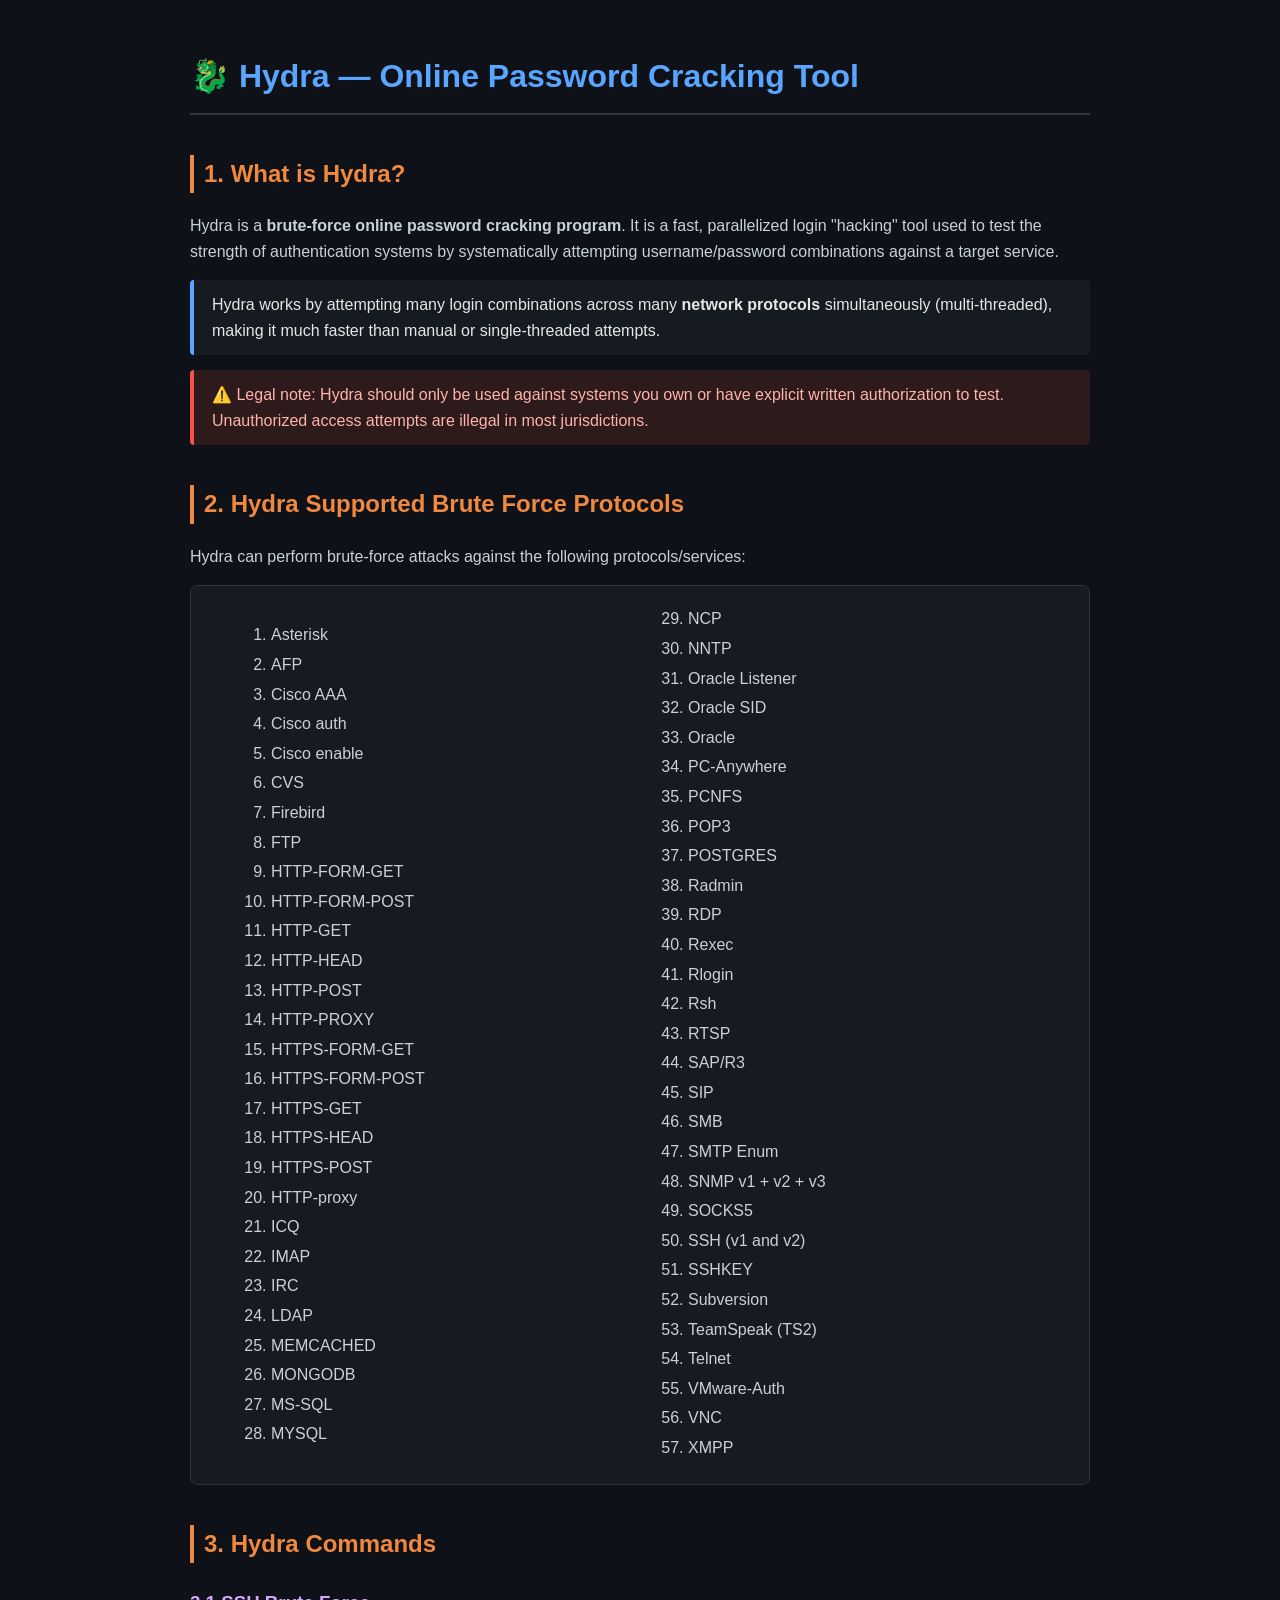
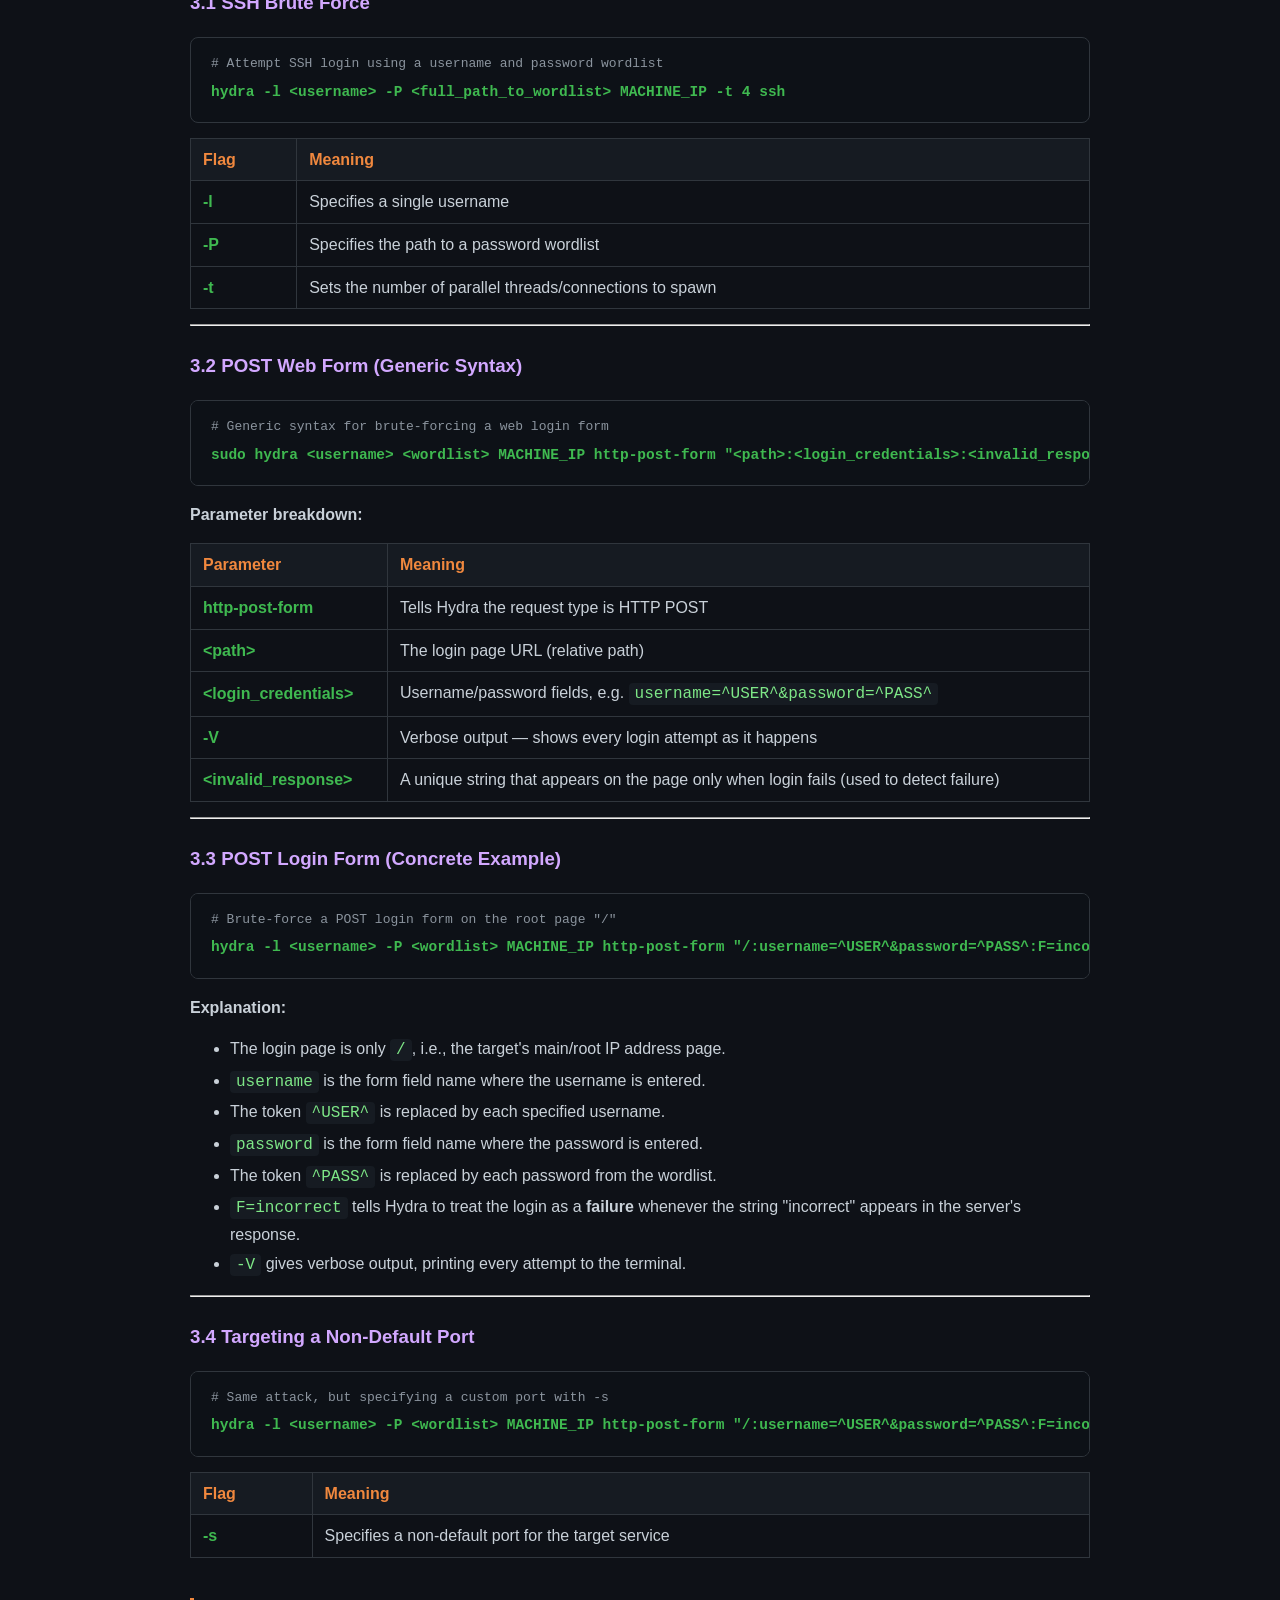
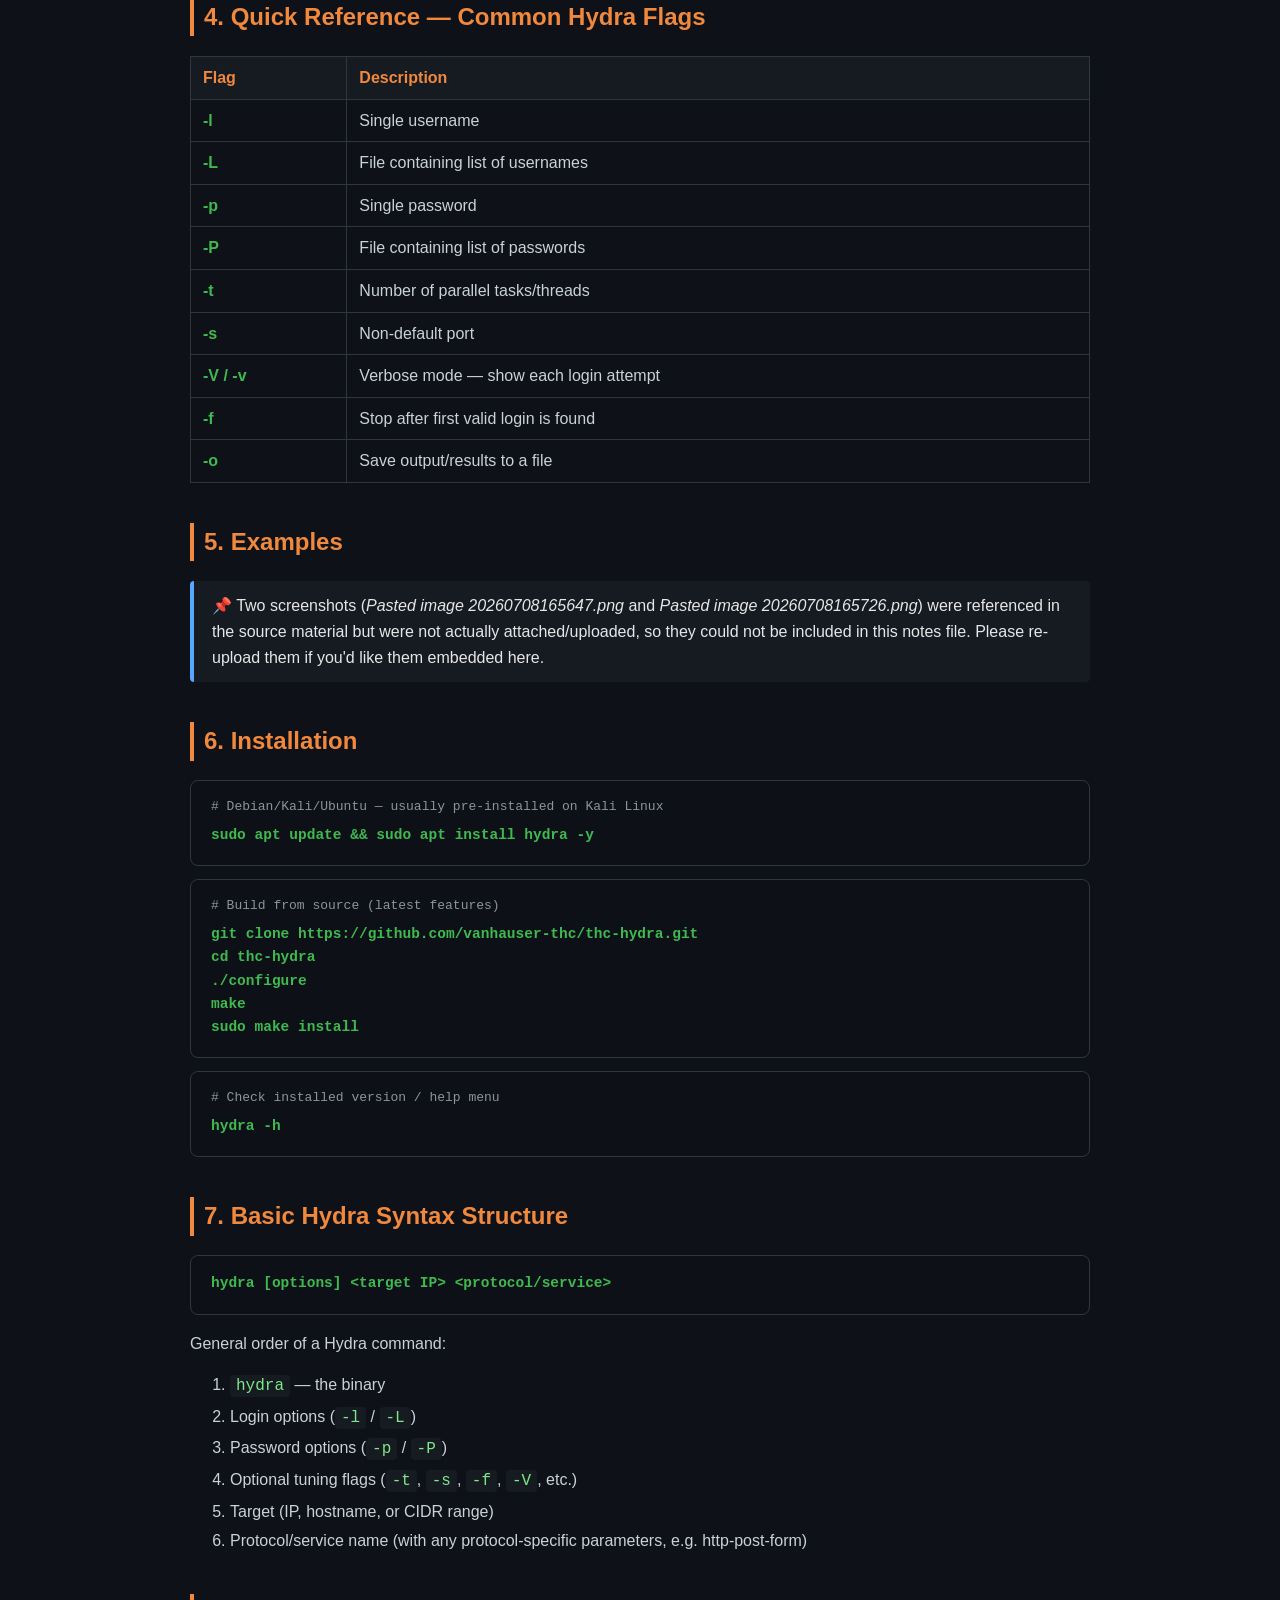
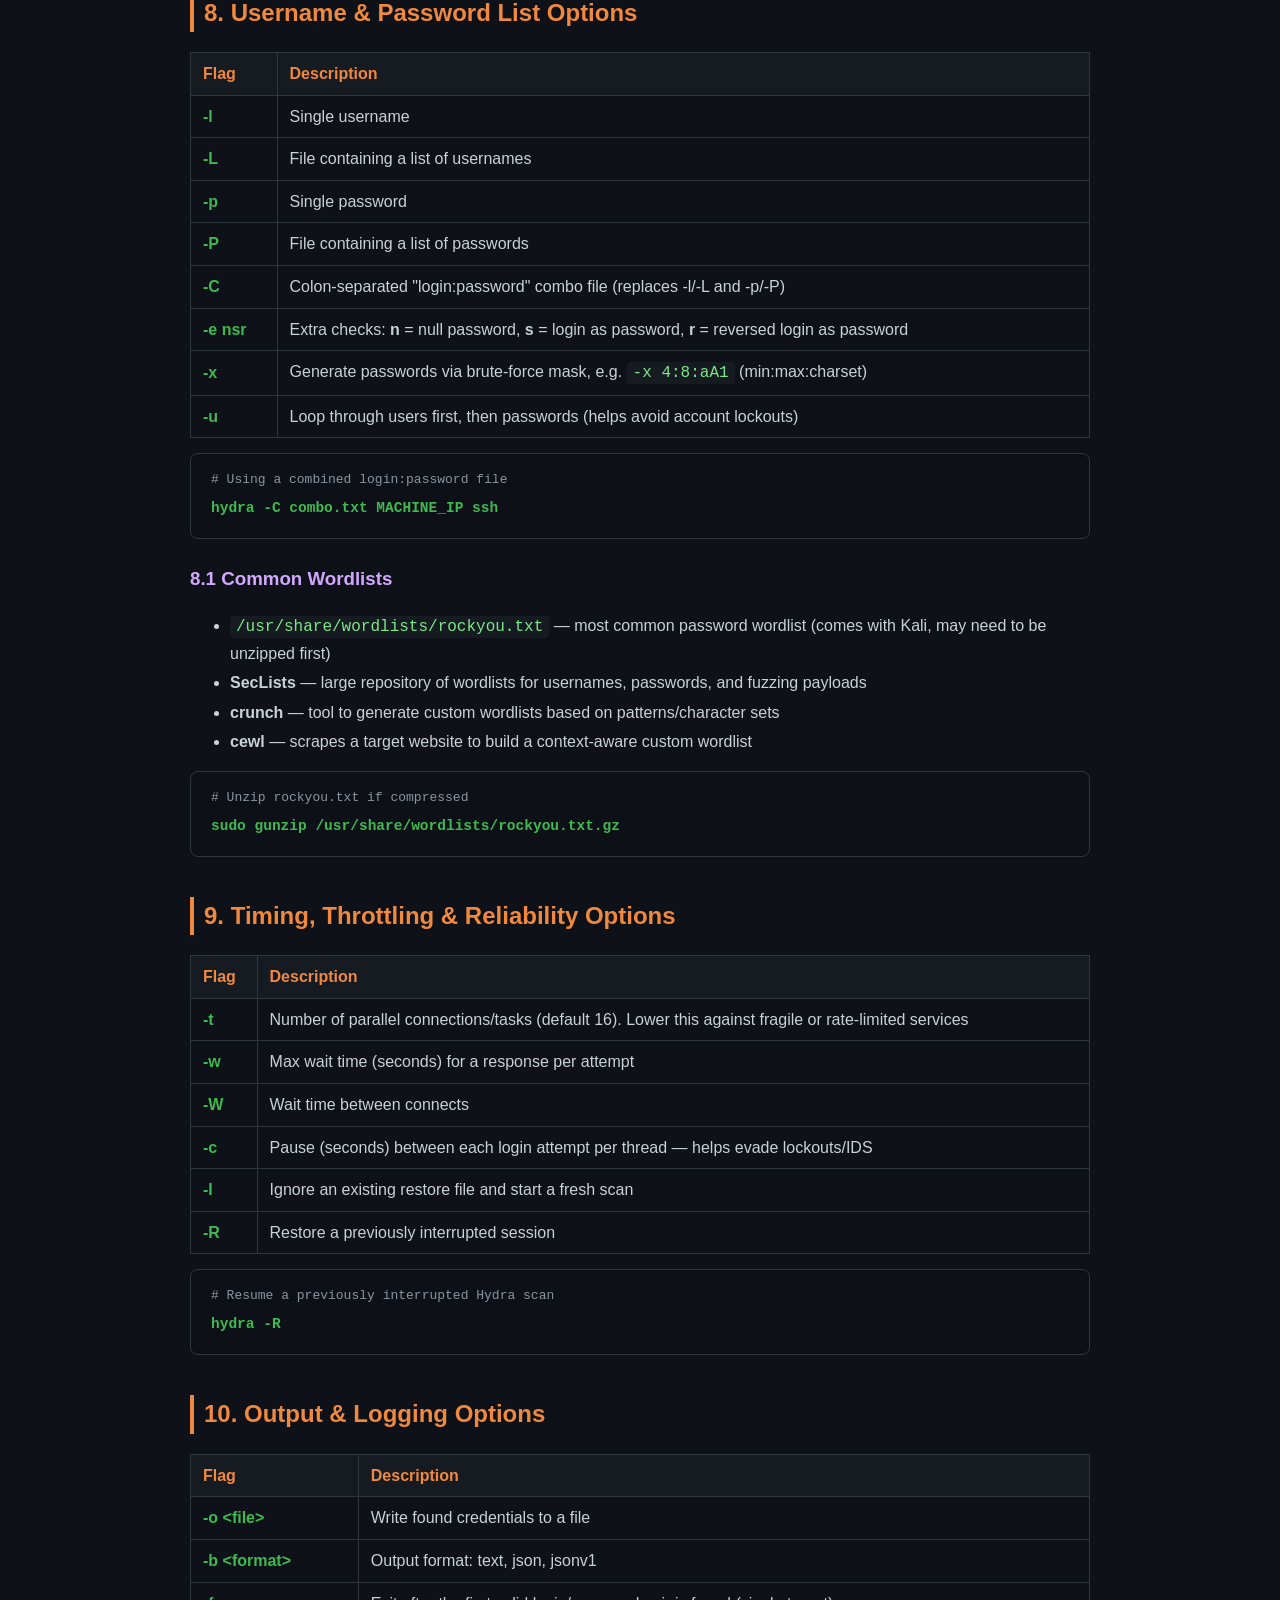
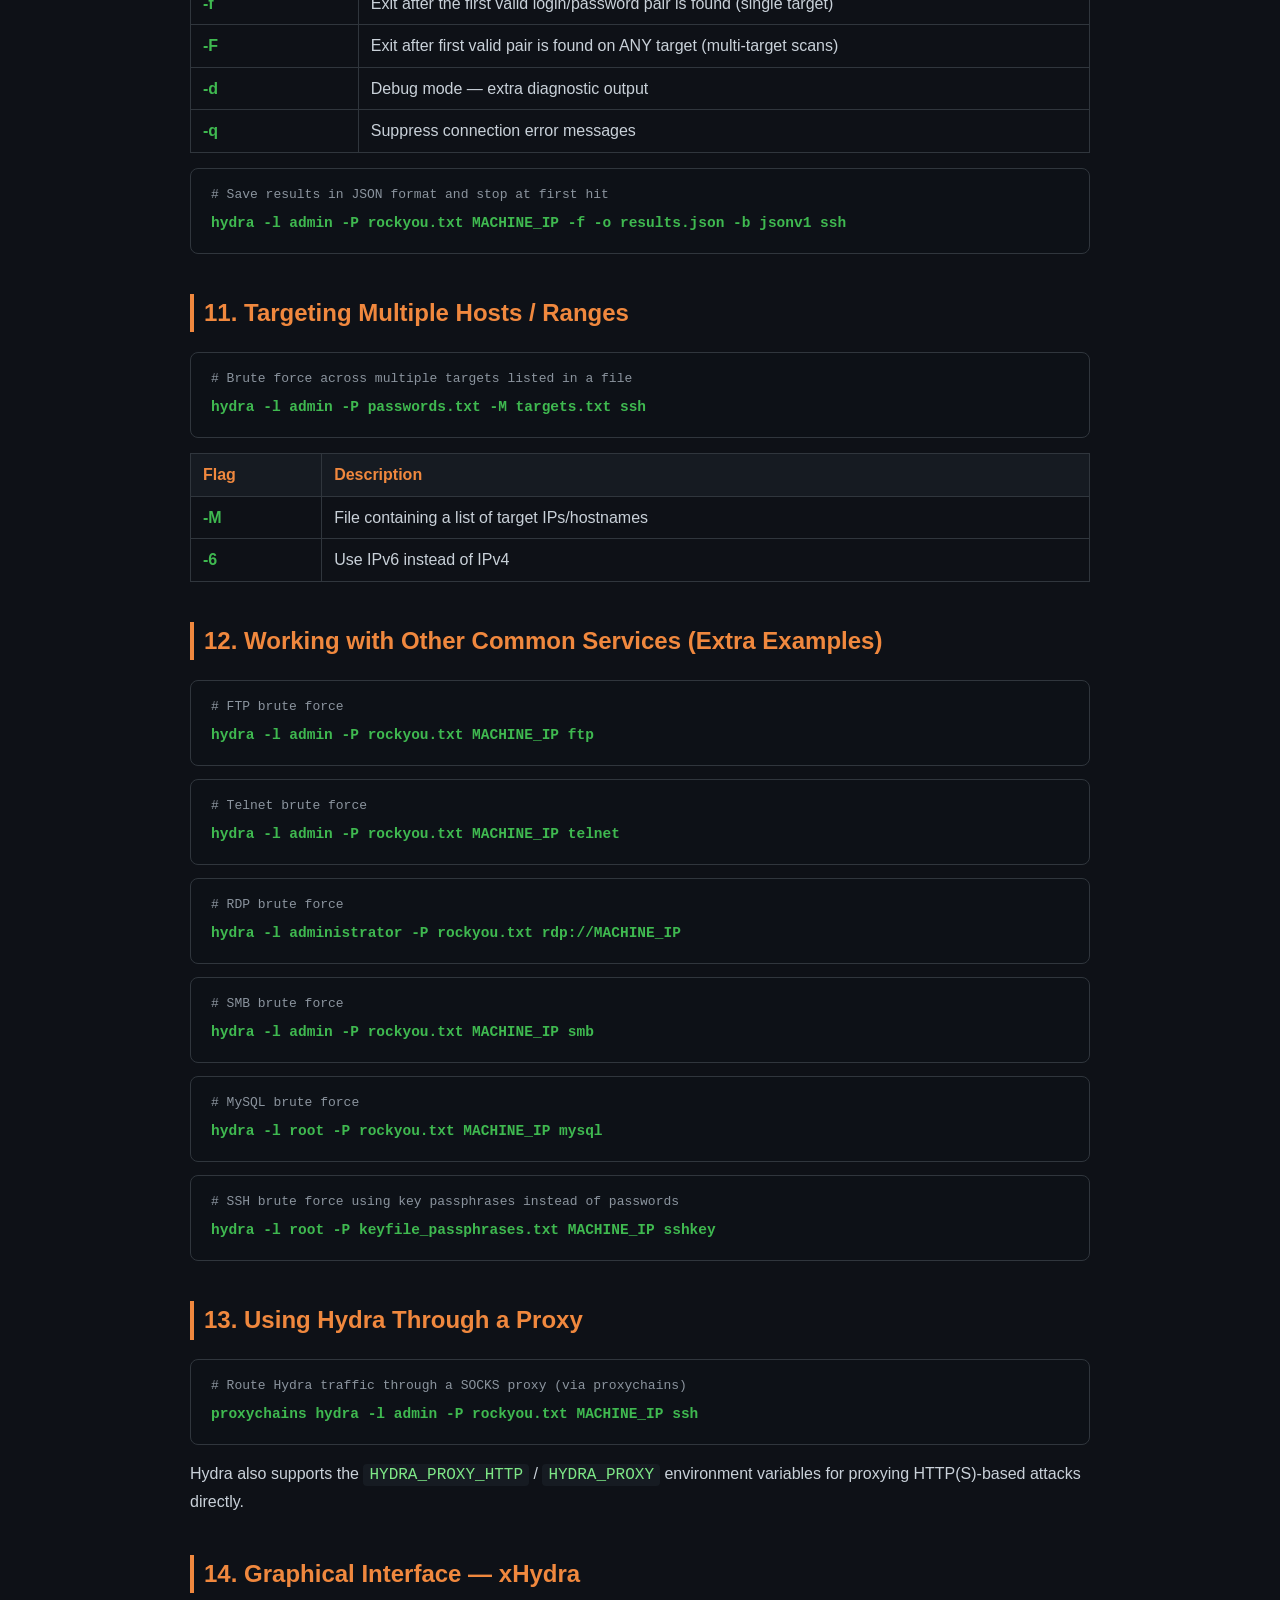
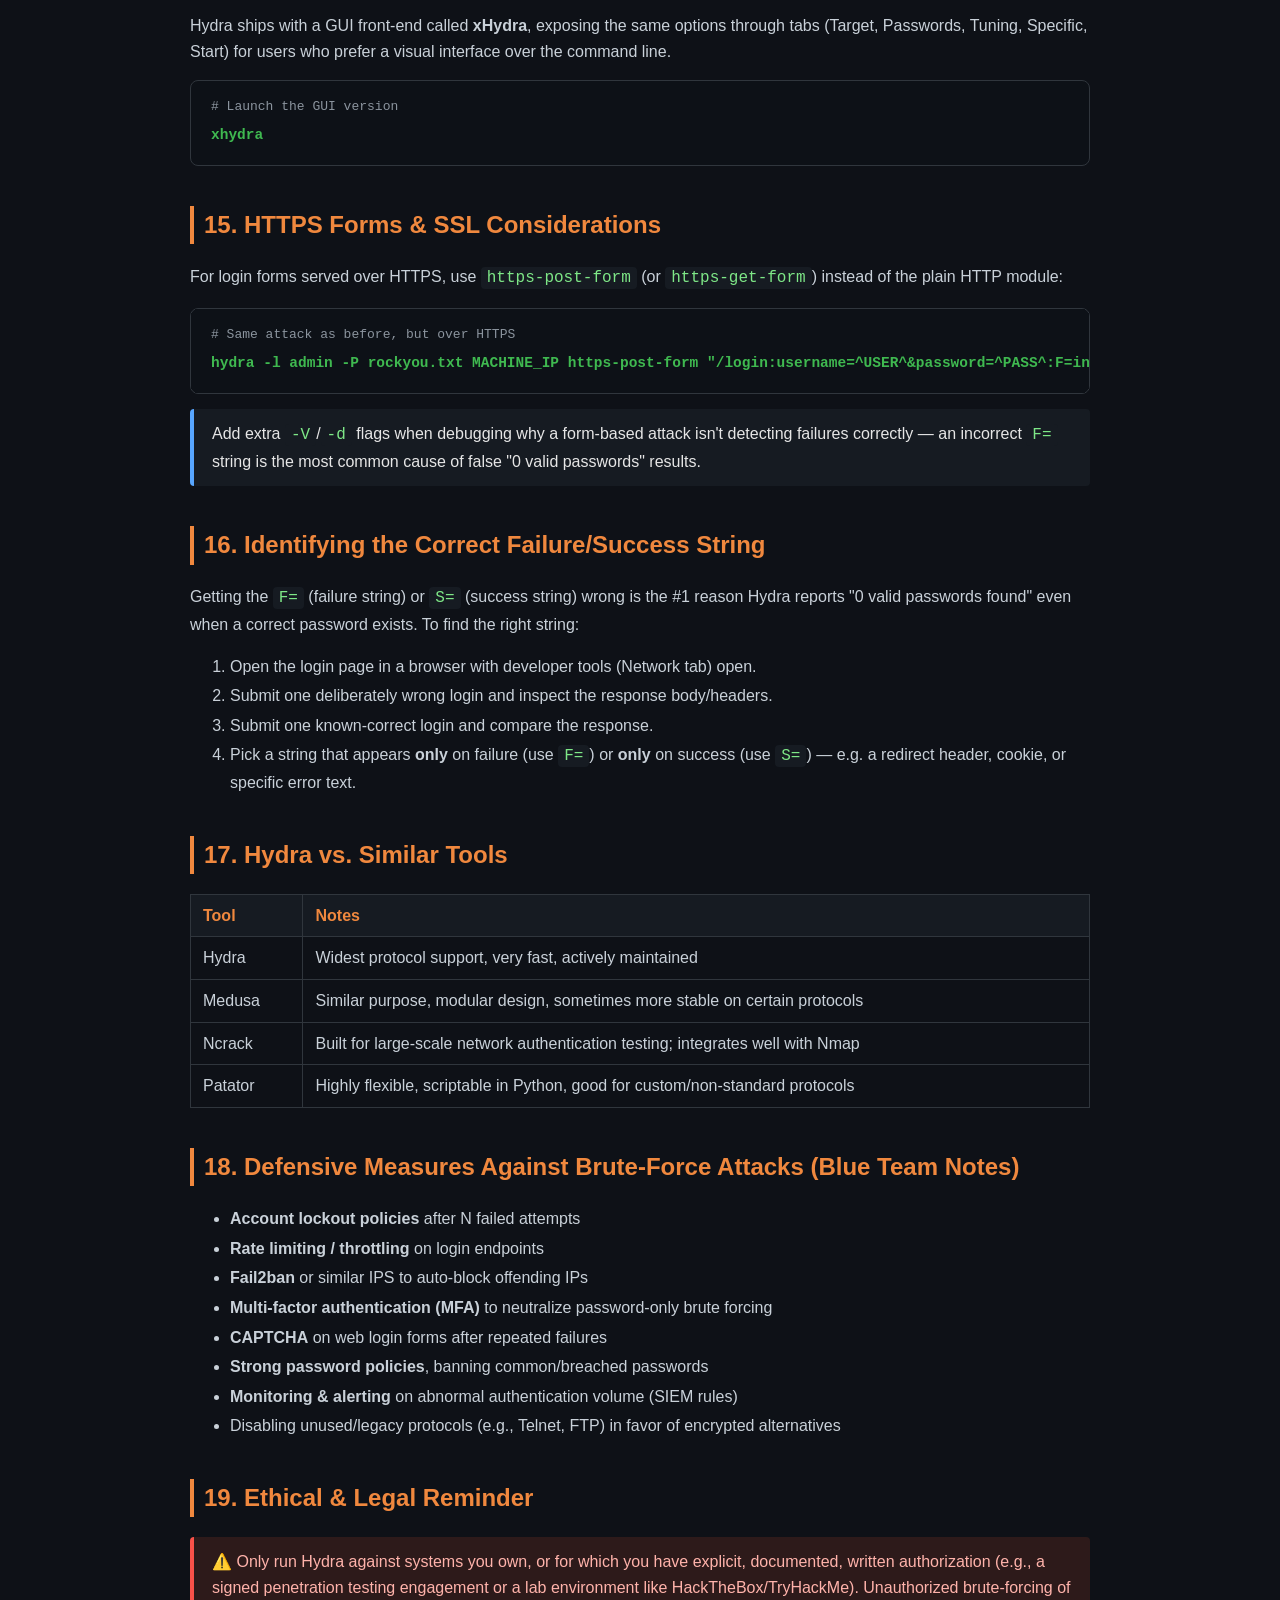
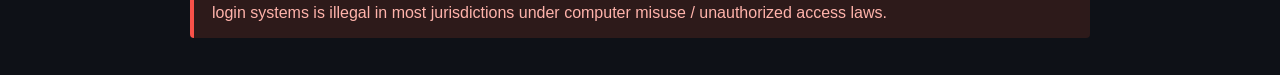
==== hydra_notes2.html @ 1dda0f96 "Add files via upload" ====
<!DOCTYPE html>
<html lang="en">
<head>
<meta charset="UTF-8">
<title>Hydra - Online Password Cracking Tool | Full Notes</title>
<style>
  body {
    font-family: "Segoe UI", Arial, sans-serif;
    max-width: 900px;
    margin: 0 auto;
    padding: 30px 40px 60px;
    background: #0e1117;
    color: #e6e6e6;
    line-height: 1.6;
  }
  h1 {
    color: #58a6ff;
    border-bottom: 2px solid #30363d;
    padding-bottom: 10px;
  }
  h2 {
    color: #f0883e;
    margin-top: 40px;
    border-left: 4px solid #f0883e;
    padding-left: 10px;
  }
  h3 {
    color: #d2a8ff;
    margin-top: 25px;
  }
  p { color: #c9d1d9; }
  ul, ol { color: #c9d1d9; }
  li { margin-bottom: 4px; }
  .protocol-list {
    columns: 2;
    -webkit-columns: 2;
    -moz-columns: 2;
    background: #161b22;
    padding: 20px 40px;
    border-radius: 8px;
    border: 1px solid #30363d;
  }
  code.inline {
    background: #161b22;
    color: #7ee787;
    padding: 2px 6px;
    border-radius: 4px;
    font-family: "Consolas", monospace;
  }
  pre {
    background: #0d1117;
    border: 1px solid #30363d;
    border-radius: 8px;
    padding: 16px 20px;
    overflow-x: auto;
    position: relative;
  }
  pre .cmd {
    color: #3fb950; /* GREEN command line */
    font-family: "Consolas", "Courier New", monospace;
    font-weight: bold;
    font-size: 14.5px;
    display: block;
    margin-bottom: 2px;
  }
  pre .label {
    color: #8b949e;
    font-family: "Consolas", monospace;
    font-size: 13px;
    display: block;
    margin-bottom: 6px;
  }
  .note-box {
    background: #161b22;
    border-left: 4px solid #58a6ff;
    padding: 12px 18px;
    border-radius: 4px;
    margin: 15px 0;
  }
  table {
    border-collapse: collapse;
    width: 100%;
    margin: 15px 0;
  }
  th, td {
    border: 1px solid #30363d;
    padding: 8px 12px;
    text-align: left;
  }
  th {
    background: #161b22;
    color: #f0883e;
  }
  td {
    color: #c9d1d9;
  }
  .flag {
    color: #3fb950;
    font-weight: bold;
  }
  .warn {
    background: #2d1a1a;
    border-left: 4px solid #f85149;
    padding: 12px 18px;
    border-radius: 4px;
    margin: 15px 0;
    color: #ffb3ab;
  }
</style>
</head>
<body>

<h1>🐉 Hydra — Online Password Cracking Tool</h1>

<h2>1. What is Hydra?</h2>
<p>
Hydra is a <strong>brute-force online password cracking program</strong>. It is a fast, parallelized 
login "hacking" tool used to test the strength of authentication systems by systematically 
attempting username/password combinations against a target service.
</p>

<div class="note-box">
Hydra works by attempting many login combinations across many <strong>network protocols</strong> 
simultaneously (multi-threaded), making it much faster than manual or single-threaded attempts.
</div>

<div class="warn">
⚠️ Legal note: Hydra should only be used against systems you own or have explicit written 
authorization to test. Unauthorized access attempts are illegal in most jurisdictions.
</div>

<h2>2. Hydra Supported Brute Force Protocols</h2>
<p>Hydra can perform brute-force attacks against the following protocols/services:</p>

<div class="protocol-list">
<ol>
<li>Asterisk</li>
<li>AFP</li>
<li>Cisco AAA</li>
<li>Cisco auth</li>
<li>Cisco enable</li>
<li>CVS</li>
<li>Firebird</li>
<li>FTP</li>
<li>HTTP-FORM-GET</li>
<li>HTTP-FORM-POST</li>
<li>HTTP-GET</li>
<li>HTTP-HEAD</li>
<li>HTTP-POST</li>
<li>HTTP-PROXY</li>
<li>HTTPS-FORM-GET</li>
<li>HTTPS-FORM-POST</li>
<li>HTTPS-GET</li>
<li>HTTPS-HEAD</li>
<li>HTTPS-POST</li>
<li>HTTP-proxy</li>
<li>ICQ</li>
<li>IMAP</li>
<li>IRC</li>
<li>LDAP</li>
<li>MEMCACHED</li>
<li>MONGODB</li>
<li>MS-SQL</li>
<li>MYSQL</li>
<li>NCP</li>
<li>NNTP</li>
<li>Oracle Listener</li>
<li>Oracle SID</li>
<li>Oracle</li>
<li>PC-Anywhere</li>
<li>PCNFS</li>
<li>POP3</li>
<li>POSTGRES</li>
<li>Radmin</li>
<li>RDP</li>
<li>Rexec</li>
<li>Rlogin</li>
<li>Rsh</li>
<li>RTSP</li>
<li>SAP/R3</li>
<li>SIP</li>
<li>SMB</li>
<li>SMTP Enum</li>
<li>SNMP v1 + v2 + v3</li>
<li>SOCKS5</li>
<li>SSH (v1 and v2)</li>
<li>SSHKEY</li>
<li>Subversion</li>
<li>TeamSpeak (TS2)</li>
<li>Telnet</li>
<li>VMware-Auth</li>
<li>VNC</li>
<li>XMPP</li>
</ol>
</div>

<h2>3. Hydra Commands</h2>

<h3>3.1 SSH Brute Force</h3>
<pre><span class="label"># Attempt SSH login using a username and password wordlist</span><span class="cmd">hydra -l &lt;username&gt; -P &lt;full_path_to_wordlist&gt; MACHINE_IP -t 4 ssh</span></pre>

<table>
<tr><th>Flag</th><th>Meaning</th></tr>
<tr><td class="flag">-l</td><td>Specifies a single username</td></tr>
<tr><td class="flag">-P</td><td>Specifies the path to a password wordlist</td></tr>
<tr><td class="flag">-t</td><td>Sets the number of parallel threads/connections to spawn</td></tr>
</table>

<hr>

<h3>3.2 POST Web Form (Generic Syntax)</h3>
<pre><span class="label"># Generic syntax for brute-forcing a web login form</span><span class="cmd">sudo hydra &lt;username&gt; &lt;wordlist&gt; MACHINE_IP http-post-form "&lt;path&gt;:&lt;login_credentials&gt;:&lt;invalid_response&gt;"</span></pre>

<p><strong>Parameter breakdown:</strong></p>
<table>
<tr><th>Parameter</th><th>Meaning</th></tr>
<tr><td class="flag">http-post-form</td><td>Tells Hydra the request type is HTTP POST</td></tr>
<tr><td class="flag">&lt;path&gt;</td><td>The login page URL (relative path)</td></tr>
<tr><td class="flag">&lt;login_credentials&gt;</td><td>Username/password fields, e.g. <code class="inline">username=^USER^&password=^PASS^</code></td></tr>
<tr><td class="flag">-V</td><td>Verbose output — shows every login attempt as it happens</td></tr>
<tr><td class="flag">&lt;invalid_response&gt;</td><td>A unique string that appears on the page only when login fails (used to detect failure)</td></tr>
</table>

<hr>

<h3>3.3 POST Login Form (Concrete Example)</h3>
<pre><span class="label"># Brute-force a POST login form on the root page "/"</span><span class="cmd">hydra -l &lt;username&gt; -P &lt;wordlist&gt; MACHINE_IP http-post-form "/:username=^USER^&password=^PASS^:F=incorrect" -V</span></pre>

<p><strong>Explanation:</strong></p>
<ul>
<li>The login page is only <code class="inline">/</code>, i.e., the target's main/root IP address page.</li>
<li><code class="inline">username</code> is the form field name where the username is entered.</li>
<li>The token <code class="inline">^USER^</code> is replaced by each specified username.</li>
<li><code class="inline">password</code> is the form field name where the password is entered.</li>
<li>The token <code class="inline">^PASS^</code> is replaced by each password from the wordlist.</li>
<li><code class="inline">F=incorrect</code> tells Hydra to treat the login as a <strong>failure</strong> whenever the string "incorrect" appears in the server's response.</li>
<li><code class="inline">-V</code> gives verbose output, printing every attempt to the terminal.</li>
</ul>

<hr>

<h3>3.4 Targeting a Non-Default Port</h3>
<pre><span class="label"># Same attack, but specifying a custom port with -s</span><span class="cmd">hydra -l &lt;username&gt; -P &lt;wordlist&gt; MACHINE_IP http-post-form "/:username=^USER^&password=^PASS^:F=incorrect" -s &lt;port&gt; -V</span></pre>

<table>
<tr><th>Flag</th><th>Meaning</th></tr>
<tr><td class="flag">-s</td><td>Specifies a non-default port for the target service</td></tr>
</table>

<h2>4. Quick Reference — Common Hydra Flags</h2>
<table>
<tr><th>Flag</th><th>Description</th></tr>
<tr><td class="flag">-l</td><td>Single username</td></tr>
<tr><td class="flag">-L</td><td>File containing list of usernames</td></tr>
<tr><td class="flag">-p</td><td>Single password</td></tr>
<tr><td class="flag">-P</td><td>File containing list of passwords</td></tr>
<tr><td class="flag">-t</td><td>Number of parallel tasks/threads</td></tr>
<tr><td class="flag">-s</td><td>Non-default port</td></tr>
<tr><td class="flag">-V / -v</td><td>Verbose mode — show each login attempt</td></tr>
<tr><td class="flag">-f</td><td>Stop after first valid login is found</td></tr>
<tr><td class="flag">-o</td><td>Save output/results to a file</td></tr>
</table>

<h2>5. Examples</h2>
<div class="note-box">
📌 Two screenshots (<em>Pasted image 20260708165647.png</em> and <em>Pasted image 20260708165726.png</em>) 
were referenced in the source material but were not actually attached/uploaded, so they could not 
be included in this notes file. Please re-upload them if you'd like them embedded here.
</div>

<h2>6. Installation</h2>
<pre><span class="label"># Debian/Kali/Ubuntu — usually pre-installed on Kali Linux</span><span class="cmd">sudo apt update && sudo apt install hydra -y</span></pre>
<pre><span class="label"># Build from source (latest features)</span><span class="cmd">git clone https://github.com/vanhauser-thc/thc-hydra.git
cd thc-hydra
./configure
make
sudo make install</span></pre>
<pre><span class="label"># Check installed version / help menu</span><span class="cmd">hydra -h</span></pre>

<h2>7. Basic Hydra Syntax Structure</h2>
<pre><span class="cmd">hydra [options] &lt;target IP&gt; &lt;protocol/service&gt;</span></pre>
<p>General order of a Hydra command:</p>
<ol>
<li><code class="inline">hydra</code> — the binary</li>
<li>Login options (<code class="inline">-l</code> / <code class="inline">-L</code>)</li>
<li>Password options (<code class="inline">-p</code> / <code class="inline">-P</code>)</li>
<li>Optional tuning flags (<code class="inline">-t</code>, <code class="inline">-s</code>, <code class="inline">-f</code>, <code class="inline">-V</code>, etc.)</li>
<li>Target (IP, hostname, or CIDR range)</li>
<li>Protocol/service name (with any protocol-specific parameters, e.g. http-post-form)</li>
</ol>

<h2>8. Username &amp; Password List Options</h2>
<table>
<tr><th>Flag</th><th>Description</th></tr>
<tr><td class="flag">-l</td><td>Single username</td></tr>
<tr><td class="flag">-L</td><td>File containing a list of usernames</td></tr>
<tr><td class="flag">-p</td><td>Single password</td></tr>
<tr><td class="flag">-P</td><td>File containing a list of passwords</td></tr>
<tr><td class="flag">-C</td><td>Colon-separated "login:password" combo file (replaces -l/-L and -p/-P)</td></tr>
<tr><td class="flag">-e nsr</td><td>Extra checks: <strong>n</strong> = null password, <strong>s</strong> = login as password, <strong>r</strong> = reversed login as password</td></tr>
<tr><td class="flag">-x</td><td>Generate passwords via brute-force mask, e.g. <code class="inline">-x 4:8:aA1</code> (min:max:charset)</td></tr>
<tr><td class="flag">-u</td><td>Loop through users first, then passwords (helps avoid account lockouts)</td></tr>
</table>
<pre><span class="label"># Using a combined login:password file</span><span class="cmd">hydra -C combo.txt MACHINE_IP ssh</span></pre>

<h3>8.1 Common Wordlists</h3>
<ul>
<li><code class="inline">/usr/share/wordlists/rockyou.txt</code> — most common password wordlist (comes with Kali, may need to be unzipped first)</li>
<li><strong>SecLists</strong> — large repository of wordlists for usernames, passwords, and fuzzing payloads</li>
<li><strong>crunch</strong> — tool to generate custom wordlists based on patterns/character sets</li>
<li><strong>cewl</strong> — scrapes a target website to build a context-aware custom wordlist</li>
</ul>
<pre><span class="label"># Unzip rockyou.txt if compressed</span><span class="cmd">sudo gunzip /usr/share/wordlists/rockyou.txt.gz</span></pre>

<h2>9. Timing, Throttling &amp; Reliability Options</h2>
<table>
<tr><th>Flag</th><th>Description</th></tr>
<tr><td class="flag">-t</td><td>Number of parallel connections/tasks (default 16). Lower this against fragile or rate-limited services</td></tr>
<tr><td class="flag">-w</td><td>Max wait time (seconds) for a response per attempt</td></tr>
<tr><td class="flag">-W</td><td>Wait time between connects</td></tr>
<tr><td class="flag">-c</td><td>Pause (seconds) between each login attempt per thread — helps evade lockouts/IDS</td></tr>
<tr><td class="flag">-I</td><td>Ignore an existing restore file and start a fresh scan</td></tr>
<tr><td class="flag">-R</td><td>Restore a previously interrupted session</td></tr>
</table>
<pre><span class="label"># Resume a previously interrupted Hydra scan</span><span class="cmd">hydra -R</span></pre>

<h2>10. Output &amp; Logging Options</h2>
<table>
<tr><th>Flag</th><th>Description</th></tr>
<tr><td class="flag">-o &lt;file&gt;</td><td>Write found credentials to a file</td></tr>
<tr><td class="flag">-b &lt;format&gt;</td><td>Output format: text, json, jsonv1</td></tr>
<tr><td class="flag">-f</td><td>Exit after the first valid login/password pair is found (single target)</td></tr>
<tr><td class="flag">-F</td><td>Exit after first valid pair is found on ANY target (multi-target scans)</td></tr>
<tr><td class="flag">-d</td><td>Debug mode — extra diagnostic output</td></tr>
<tr><td class="flag">-q</td><td>Suppress connection error messages</td></tr>
</table>
<pre><span class="label"># Save results in JSON format and stop at first hit</span><span class="cmd">hydra -l admin -P rockyou.txt MACHINE_IP -f -o results.json -b jsonv1 ssh</span></pre>

<h2>11. Targeting Multiple Hosts / Ranges</h2>
<pre><span class="label"># Brute force across multiple targets listed in a file</span><span class="cmd">hydra -l admin -P passwords.txt -M targets.txt ssh</span></pre>
<table>
<tr><th>Flag</th><th>Description</th></tr>
<tr><td class="flag">-M</td><td>File containing a list of target IPs/hostnames</td></tr>
<tr><td class="flag">-6</td><td>Use IPv6 instead of IPv4</td></tr>
</table>

<h2>12. Working with Other Common Services (Extra Examples)</h2>
<pre><span class="label"># FTP brute force</span><span class="cmd">hydra -l admin -P rockyou.txt MACHINE_IP ftp</span></pre>
<pre><span class="label"># Telnet brute force</span><span class="cmd">hydra -l admin -P rockyou.txt MACHINE_IP telnet</span></pre>
<pre><span class="label"># RDP brute force</span><span class="cmd">hydra -l administrator -P rockyou.txt rdp://MACHINE_IP</span></pre>
<pre><span class="label"># SMB brute force</span><span class="cmd">hydra -l admin -P rockyou.txt MACHINE_IP smb</span></pre>
<pre><span class="label"># MySQL brute force</span><span class="cmd">hydra -l root -P rockyou.txt MACHINE_IP mysql</span></pre>
<pre><span class="label"># SSH brute force using key passphrases instead of passwords</span><span class="cmd">hydra -l root -P keyfile_passphrases.txt MACHINE_IP sshkey</span></pre>

<h2>13. Using Hydra Through a Proxy</h2>
<pre><span class="label"># Route Hydra traffic through a SOCKS proxy (via proxychains)</span><span class="cmd">proxychains hydra -l admin -P rockyou.txt MACHINE_IP ssh</span></pre>
<p>Hydra also supports the <code class="inline">HYDRA_PROXY_HTTP</code> / <code class="inline">HYDRA_PROXY</code> environment variables for proxying HTTP(S)-based attacks directly.</p>

<h2>14. Graphical Interface — xHydra</h2>
<p>
Hydra ships with a GUI front-end called <strong>xHydra</strong>, exposing the same options through 
tabs (Target, Passwords, Tuning, Specific, Start) for users who prefer a visual interface over the 
command line.
</p>
<pre><span class="label"># Launch the GUI version</span><span class="cmd">xhydra</span></pre>

<h2>15. HTTPS Forms &amp; SSL Considerations</h2>
<p>For login forms served over HTTPS, use <code class="inline">https-post-form</code> (or <code class="inline">https-get-form</code>) instead of the plain HTTP module:</p>
<pre><span class="label"># Same attack as before, but over HTTPS</span><span class="cmd">hydra -l admin -P rockyou.txt MACHINE_IP https-post-form "/login:username=^USER^&password=^PASS^:F=incorrect"</span></pre>
<div class="note-box">
Add extra <code class="inline">-V</code>/<code class="inline">-d</code> flags when debugging why a form-based attack isn't detecting failures correctly — an incorrect <code class="inline">F=</code> string is the most common cause of false "0 valid passwords" results.
</div>

<h2>16. Identifying the Correct Failure/Success String</h2>
<p>Getting the <code class="inline">F=</code> (failure string) or <code class="inline">S=</code> (success string) wrong is the #1 reason Hydra reports "0 valid passwords found" even when a correct password exists. To find the right string:</p>
<ol>
<li>Open the login page in a browser with developer tools (Network tab) open.</li>
<li>Submit one deliberately wrong login and inspect the response body/headers.</li>
<li>Submit one known-correct login and compare the response.</li>
<li>Pick a string that appears <strong>only</strong> on failure (use <code class="inline">F=</code>) or <strong>only</strong> on success (use <code class="inline">S=</code>) — e.g. a redirect header, cookie, or specific error text.</li>
</ol>

<h2>17. Hydra vs. Similar Tools</h2>
<table>
<tr><th>Tool</th><th>Notes</th></tr>
<tr><td>Hydra</td><td>Widest protocol support, very fast, actively maintained</td></tr>
<tr><td>Medusa</td><td>Similar purpose, modular design, sometimes more stable on certain protocols</td></tr>
<tr><td>Ncrack</td><td>Built for large-scale network authentication testing; integrates well with Nmap</td></tr>
<tr><td>Patator</td><td>Highly flexible, scriptable in Python, good for custom/non-standard protocols</td></tr>
</table>

<h2>18. Defensive Measures Against Brute-Force Attacks (Blue Team Notes)</h2>
<ul>
<li><strong>Account lockout policies</strong> after N failed attempts</li>
<li><strong>Rate limiting / throttling</strong> on login endpoints</li>
<li><strong>Fail2ban</strong> or similar IPS to auto-block offending IPs</li>
<li><strong>Multi-factor authentication (MFA)</strong> to neutralize password-only brute forcing</li>
<li><strong>CAPTCHA</strong> on web login forms after repeated failures</li>
<li><strong>Strong password policies</strong>, banning common/breached passwords</li>
<li><strong>Monitoring &amp; alerting</strong> on abnormal authentication volume (SIEM rules)</li>
<li>Disabling unused/legacy protocols (e.g., Telnet, FTP) in favor of encrypted alternatives</li>
</ul>

<h2>19. Ethical &amp; Legal Reminder</h2>
<div class="warn">
⚠️ Only run Hydra against systems you own, or for which you have explicit, documented, written 
authorization (e.g., a signed penetration testing engagement or a lab environment like 
HackTheBox/TryHackMe). Unauthorized brute-forcing of login systems is illegal in most jurisdictions 
under computer misuse / unauthorized access laws.
</div>

</body>
</html>
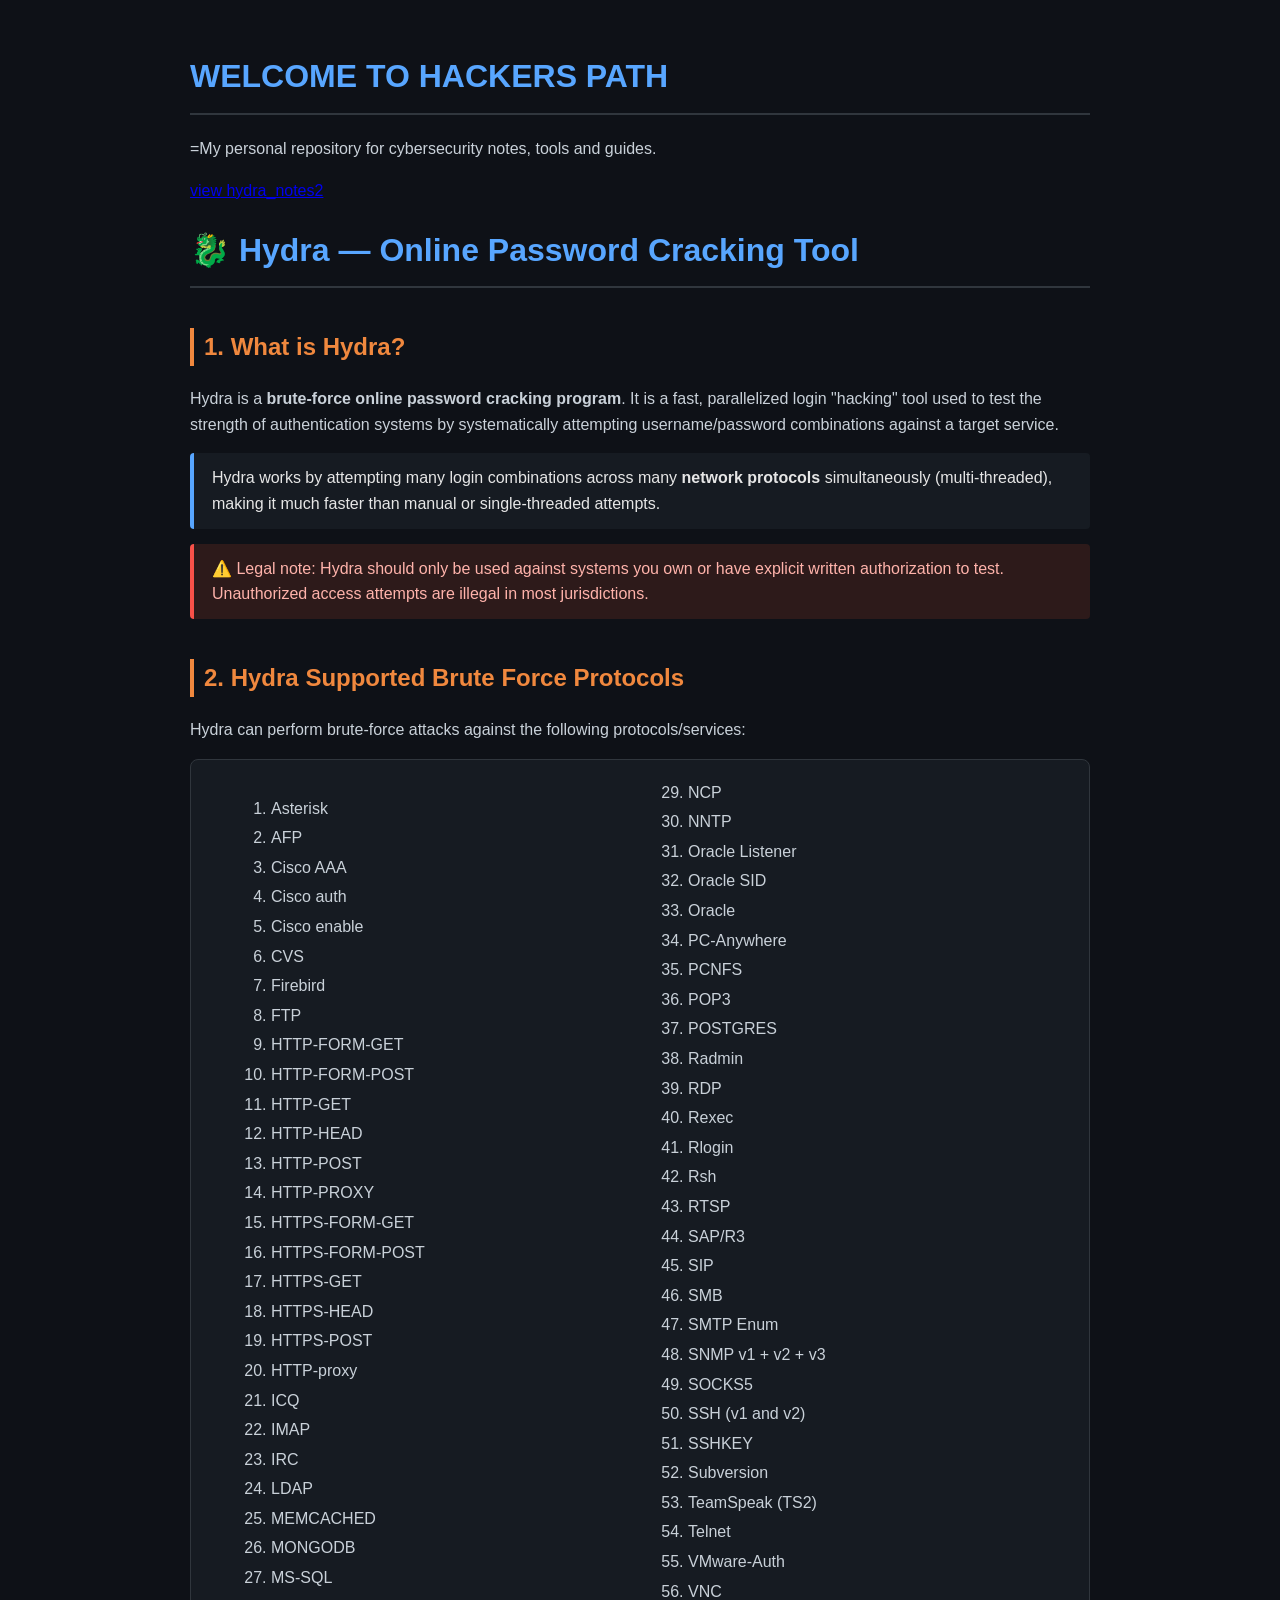
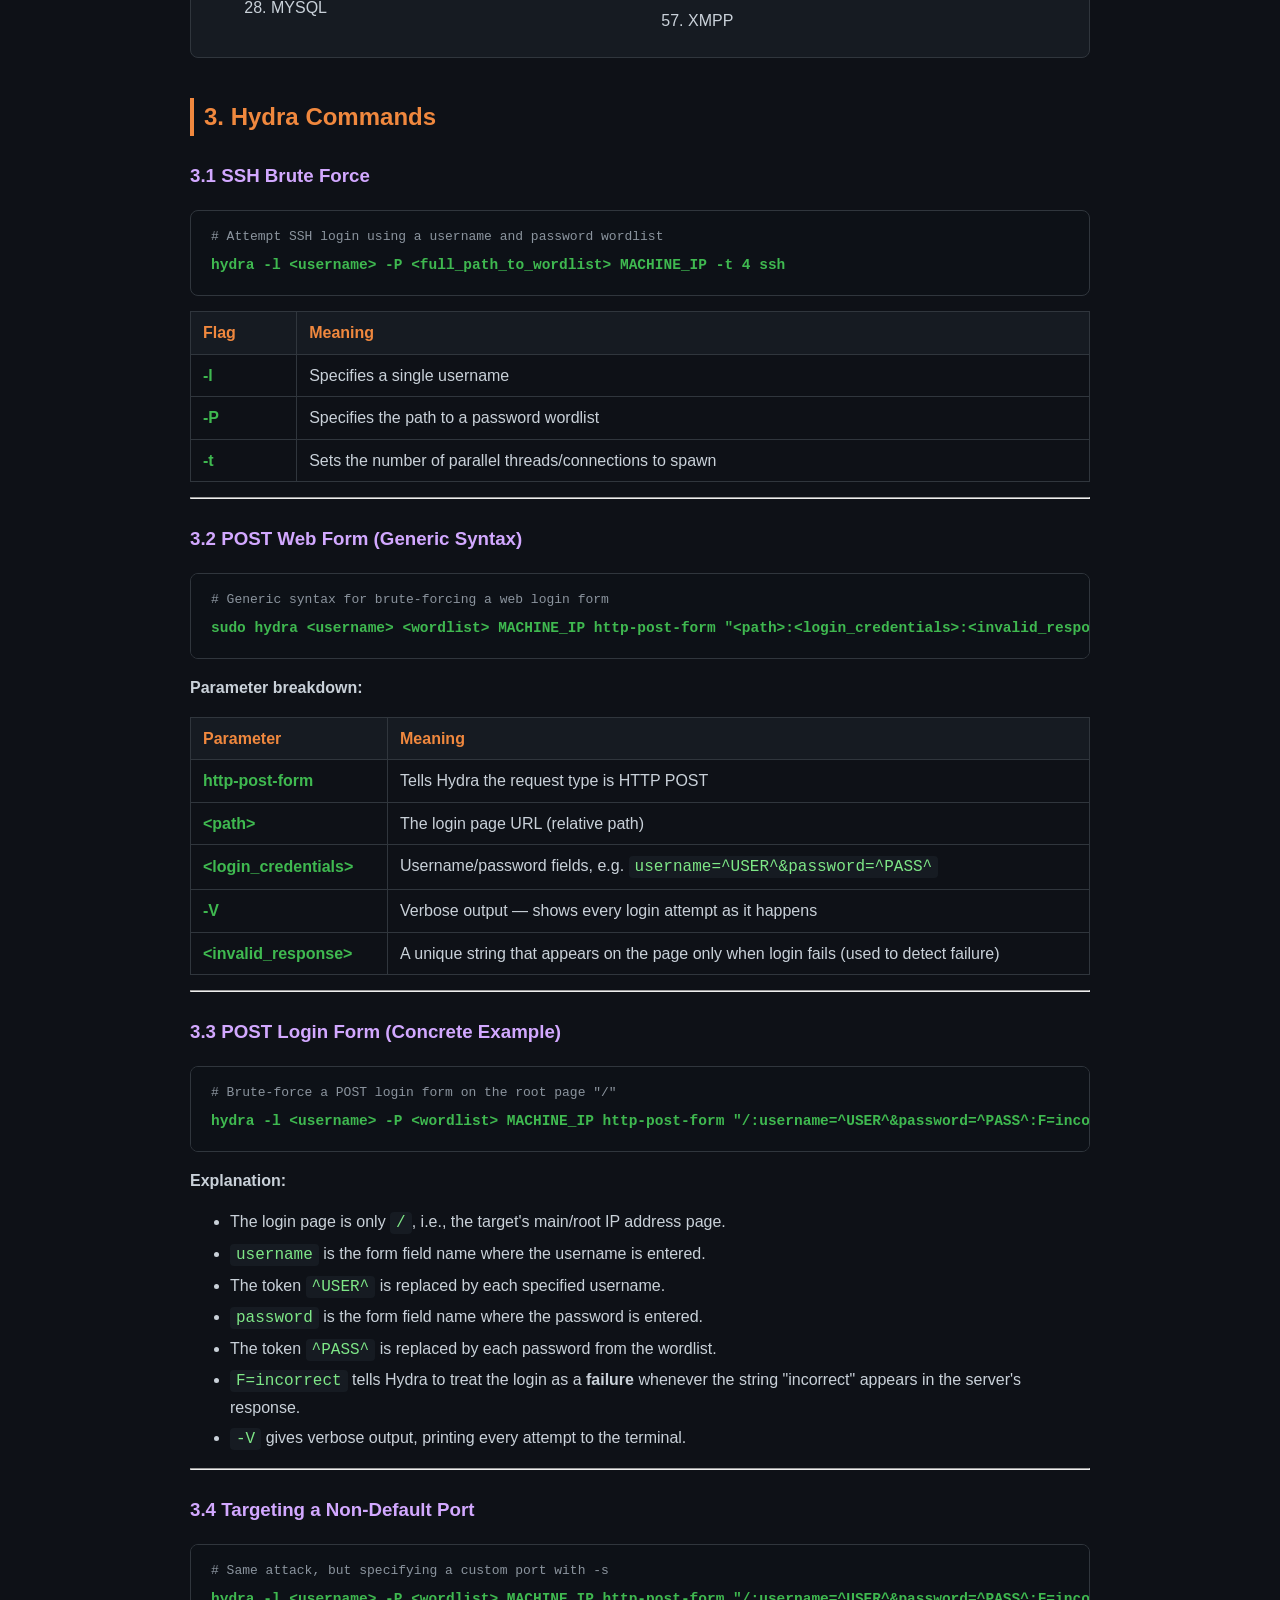
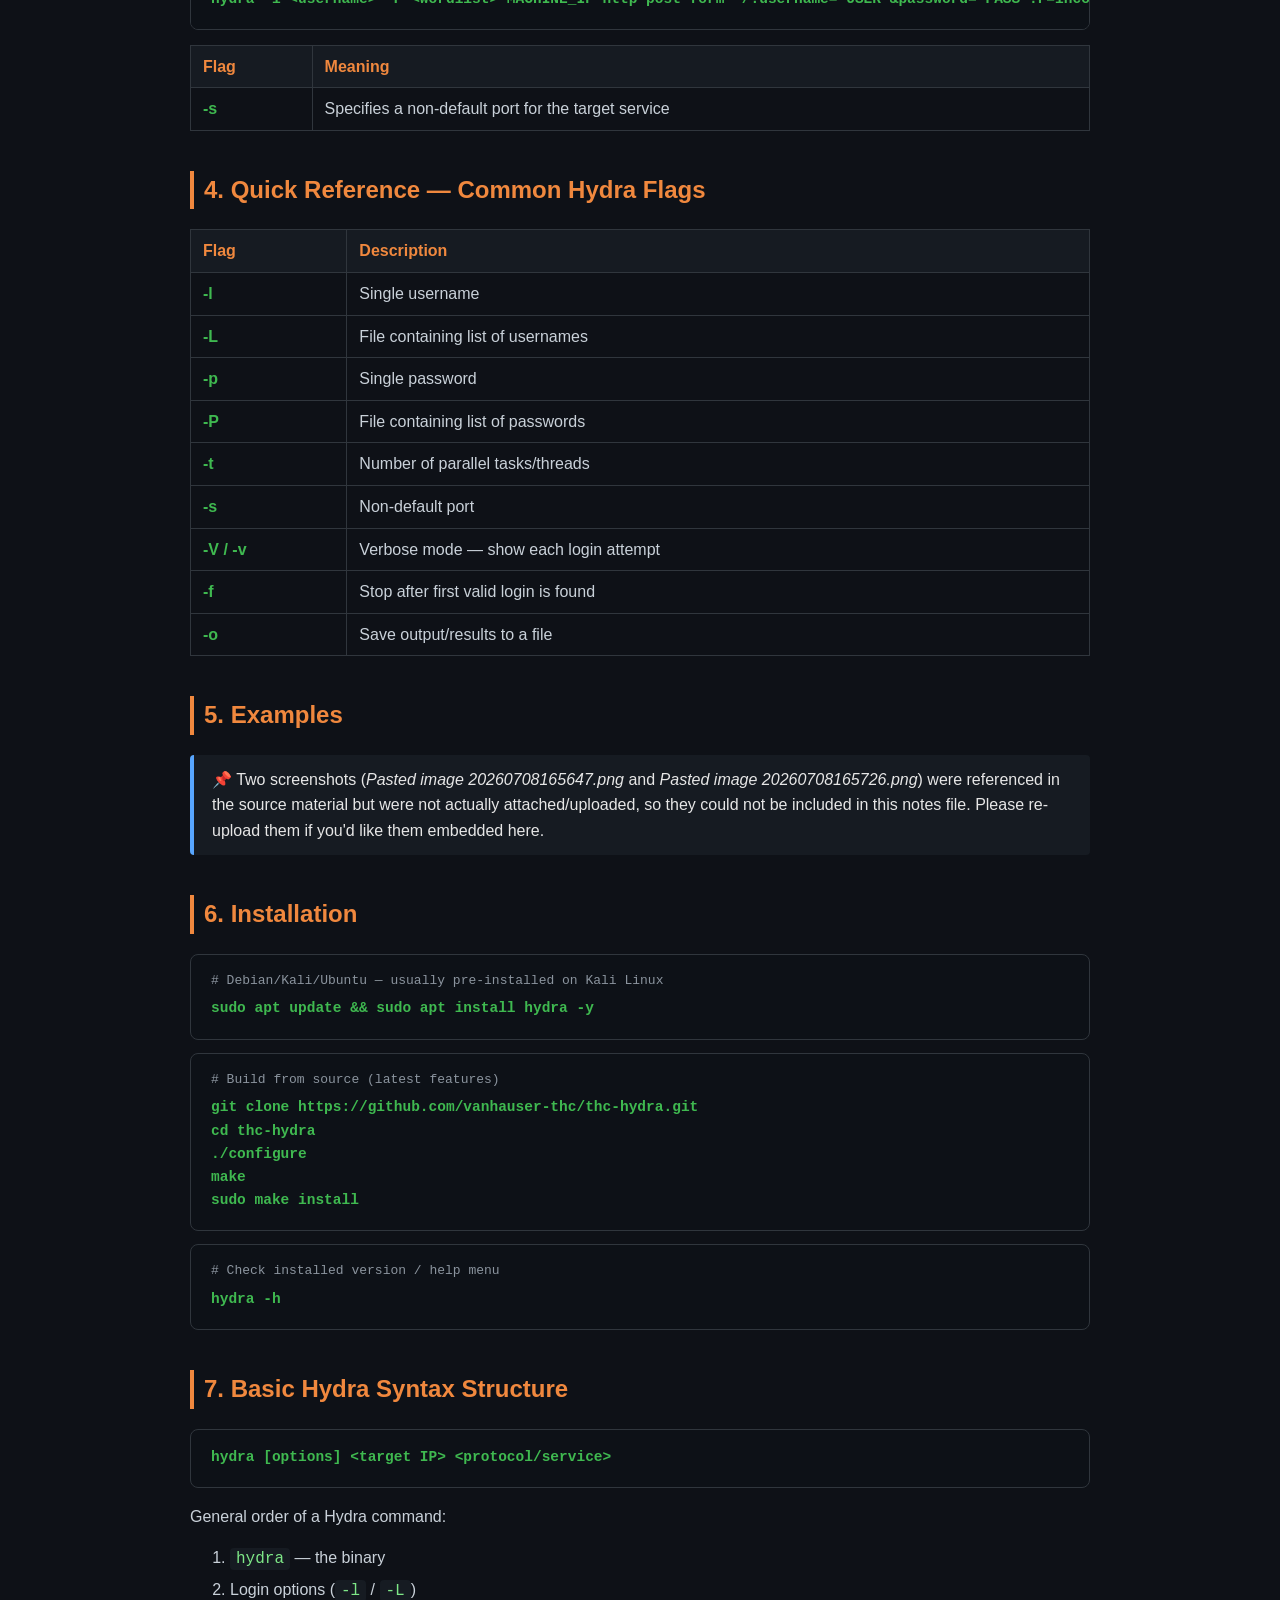
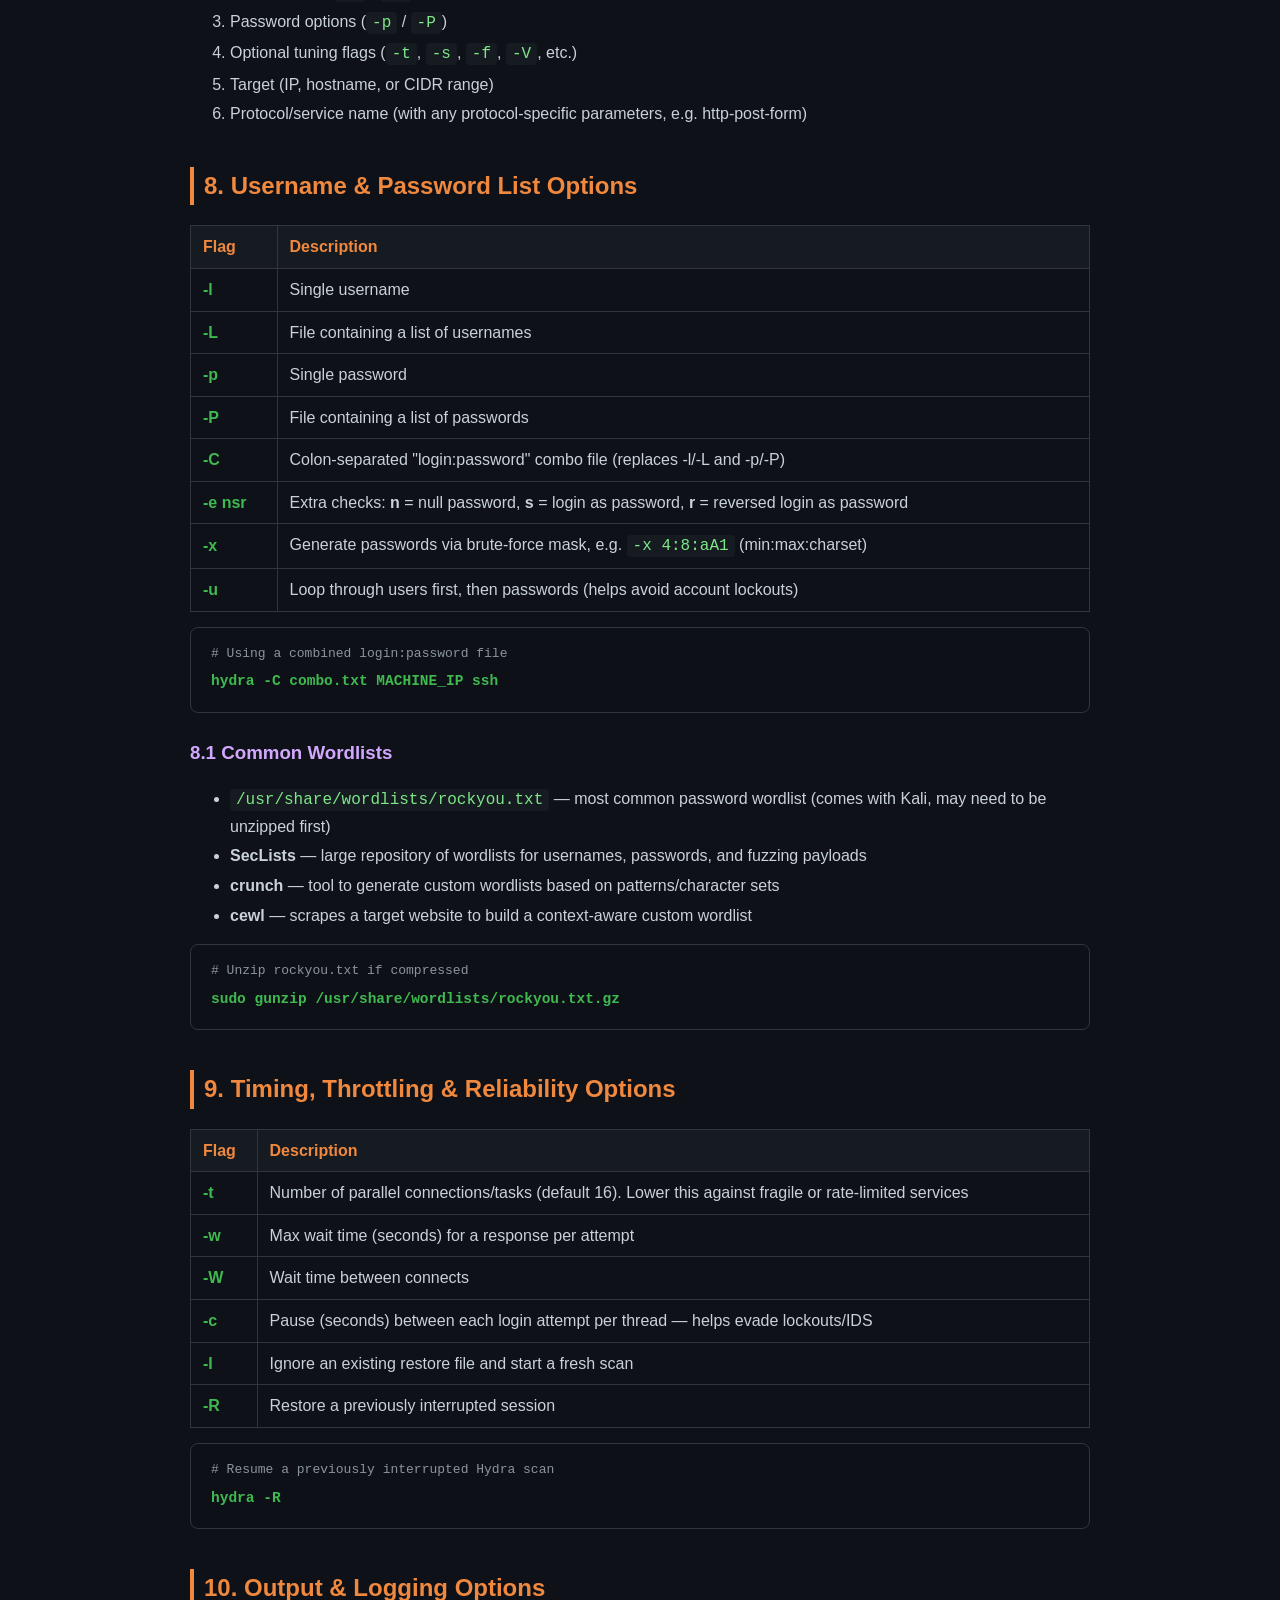
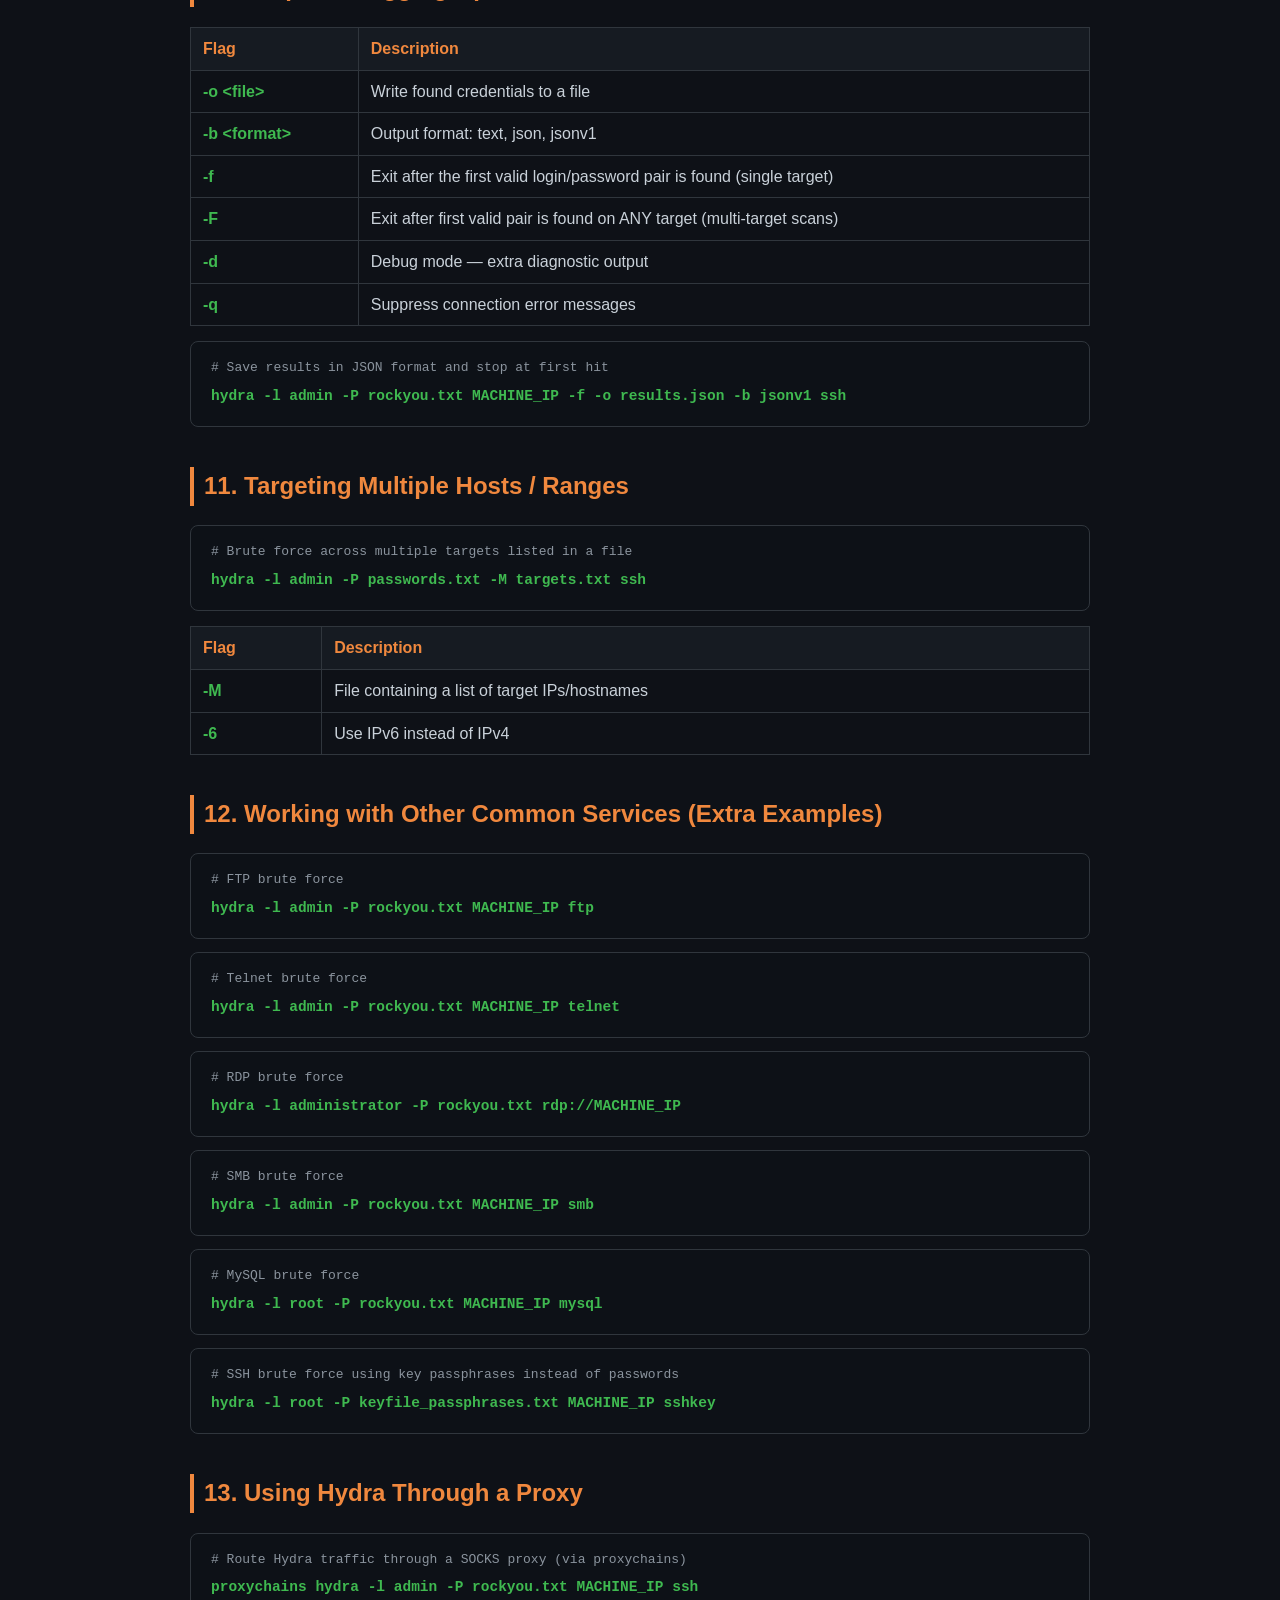
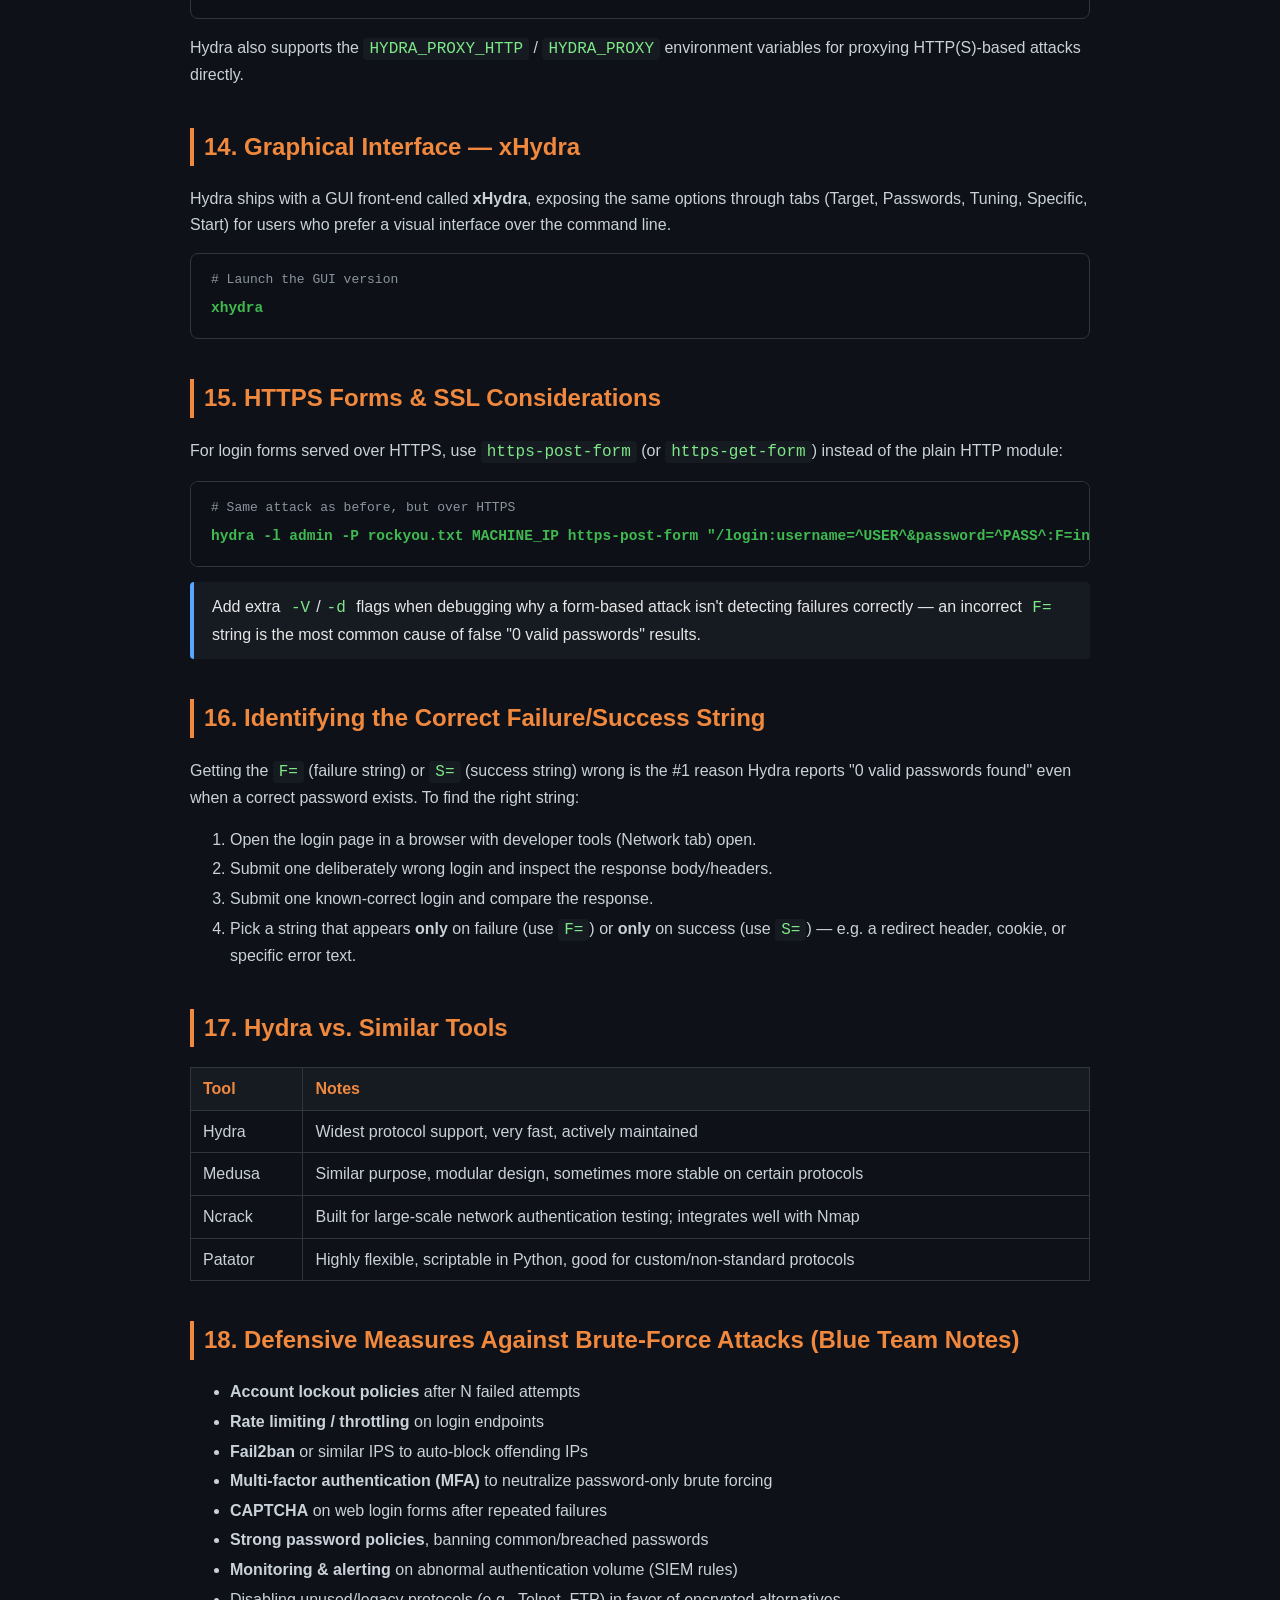
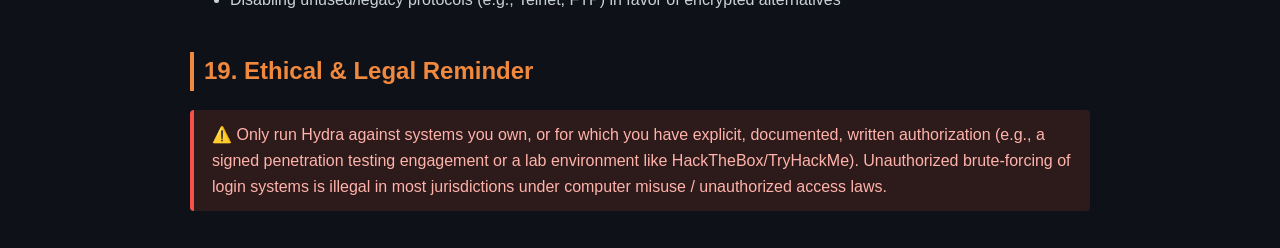
==== commit 87144b71: "deleted old site, started fresh with hydra" ====
--- a/hydra_notes2.html
+++ b/hydra_notes2.html
@@ -109,6 +109,10 @@
 </style>
 </head>
 <body>
+  <h1>WELCOME TO HACKERS PATH</h1>
+  <P> =My personal repository for cybersecurity notes, tools and guides.</P>
+
+  <a href="hydra_notes2.html" class="tool-link"> view hydra_notes2</a>
 
 <h1>🐉 Hydra — Online Password Cracking Tool</h1>
 
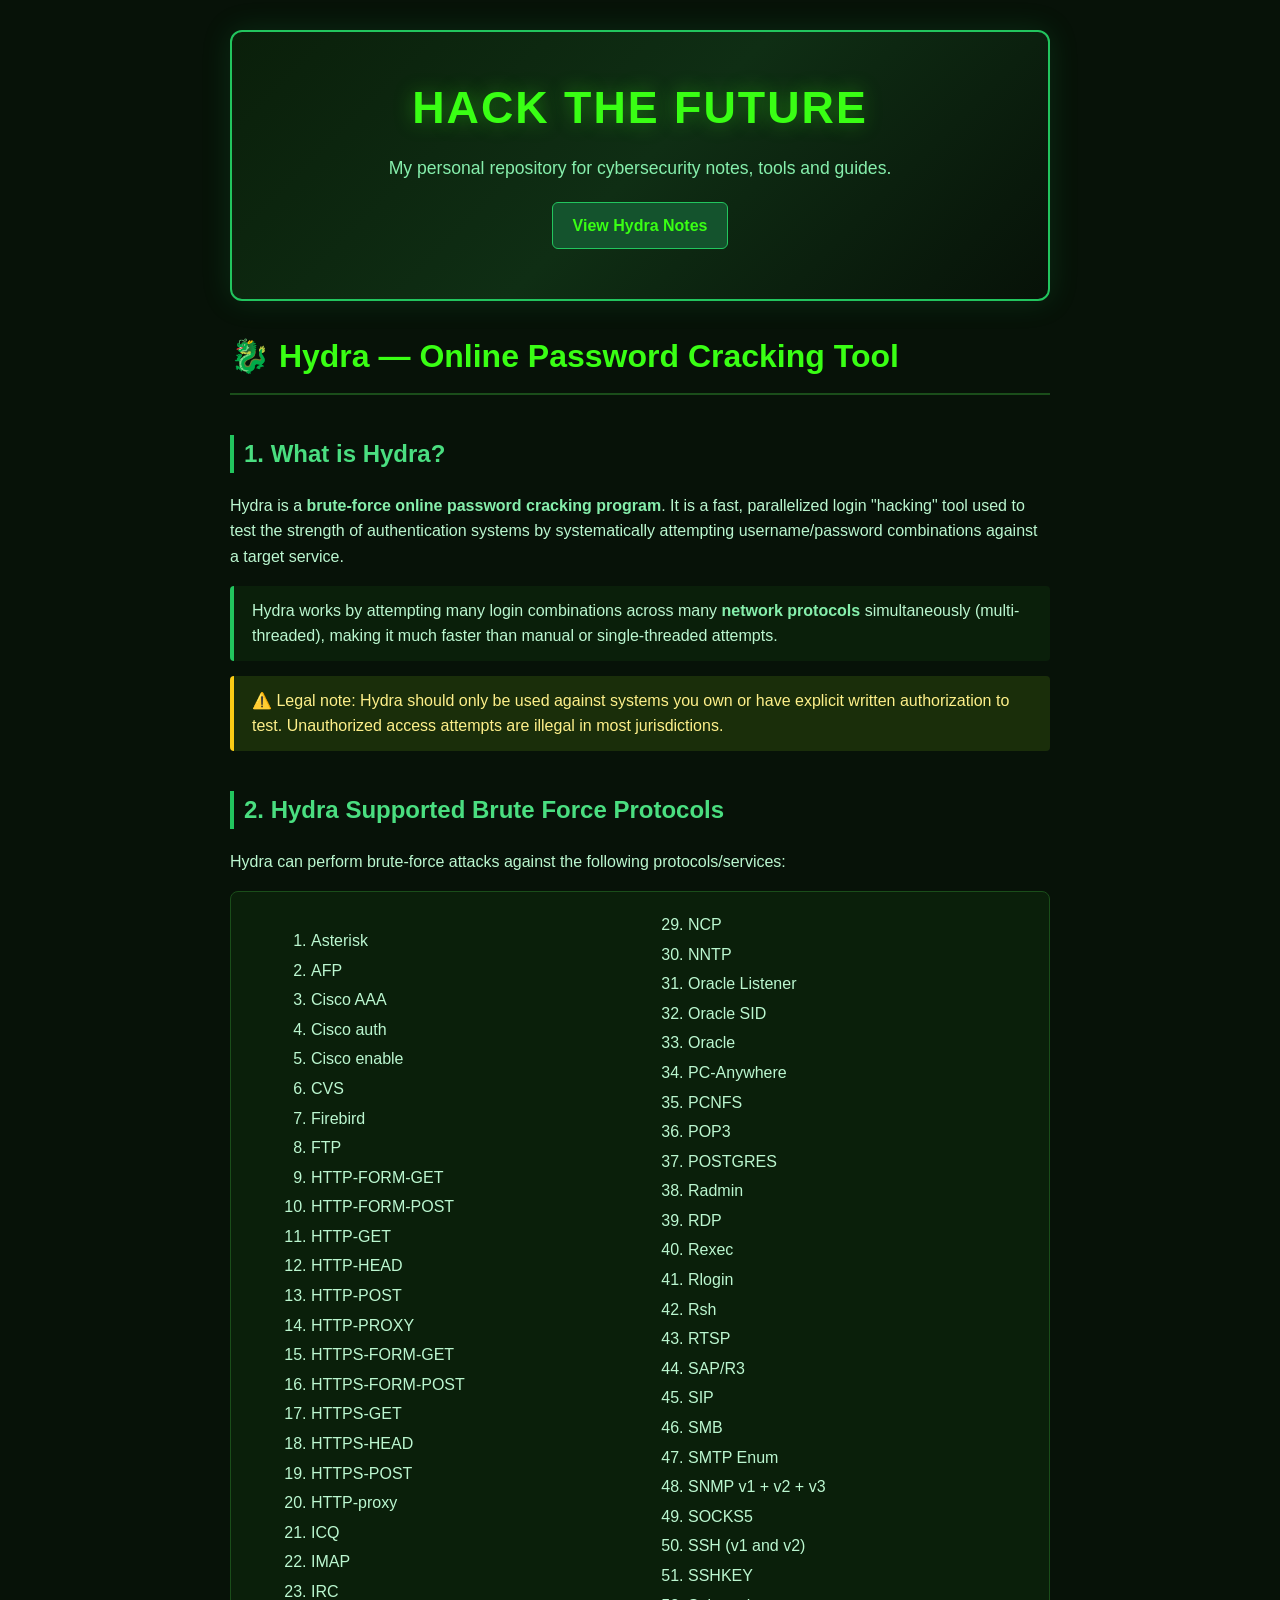
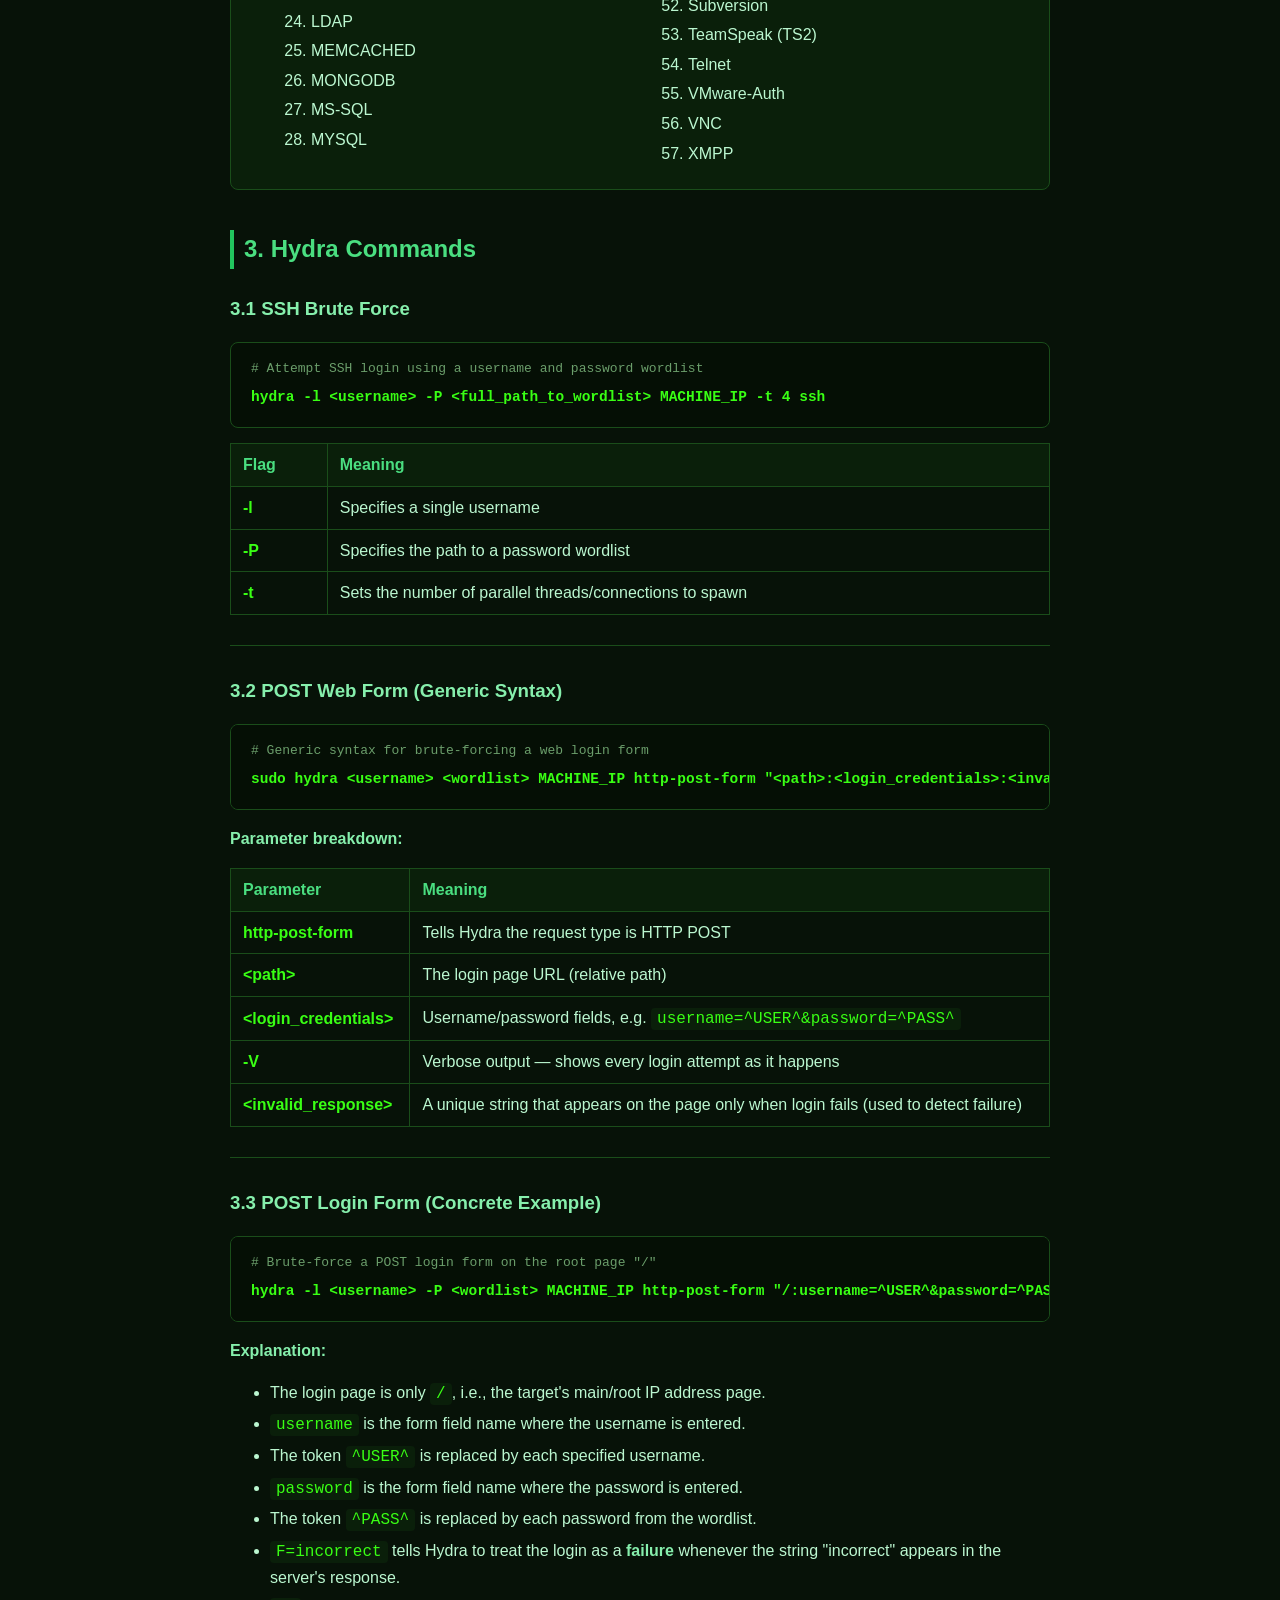
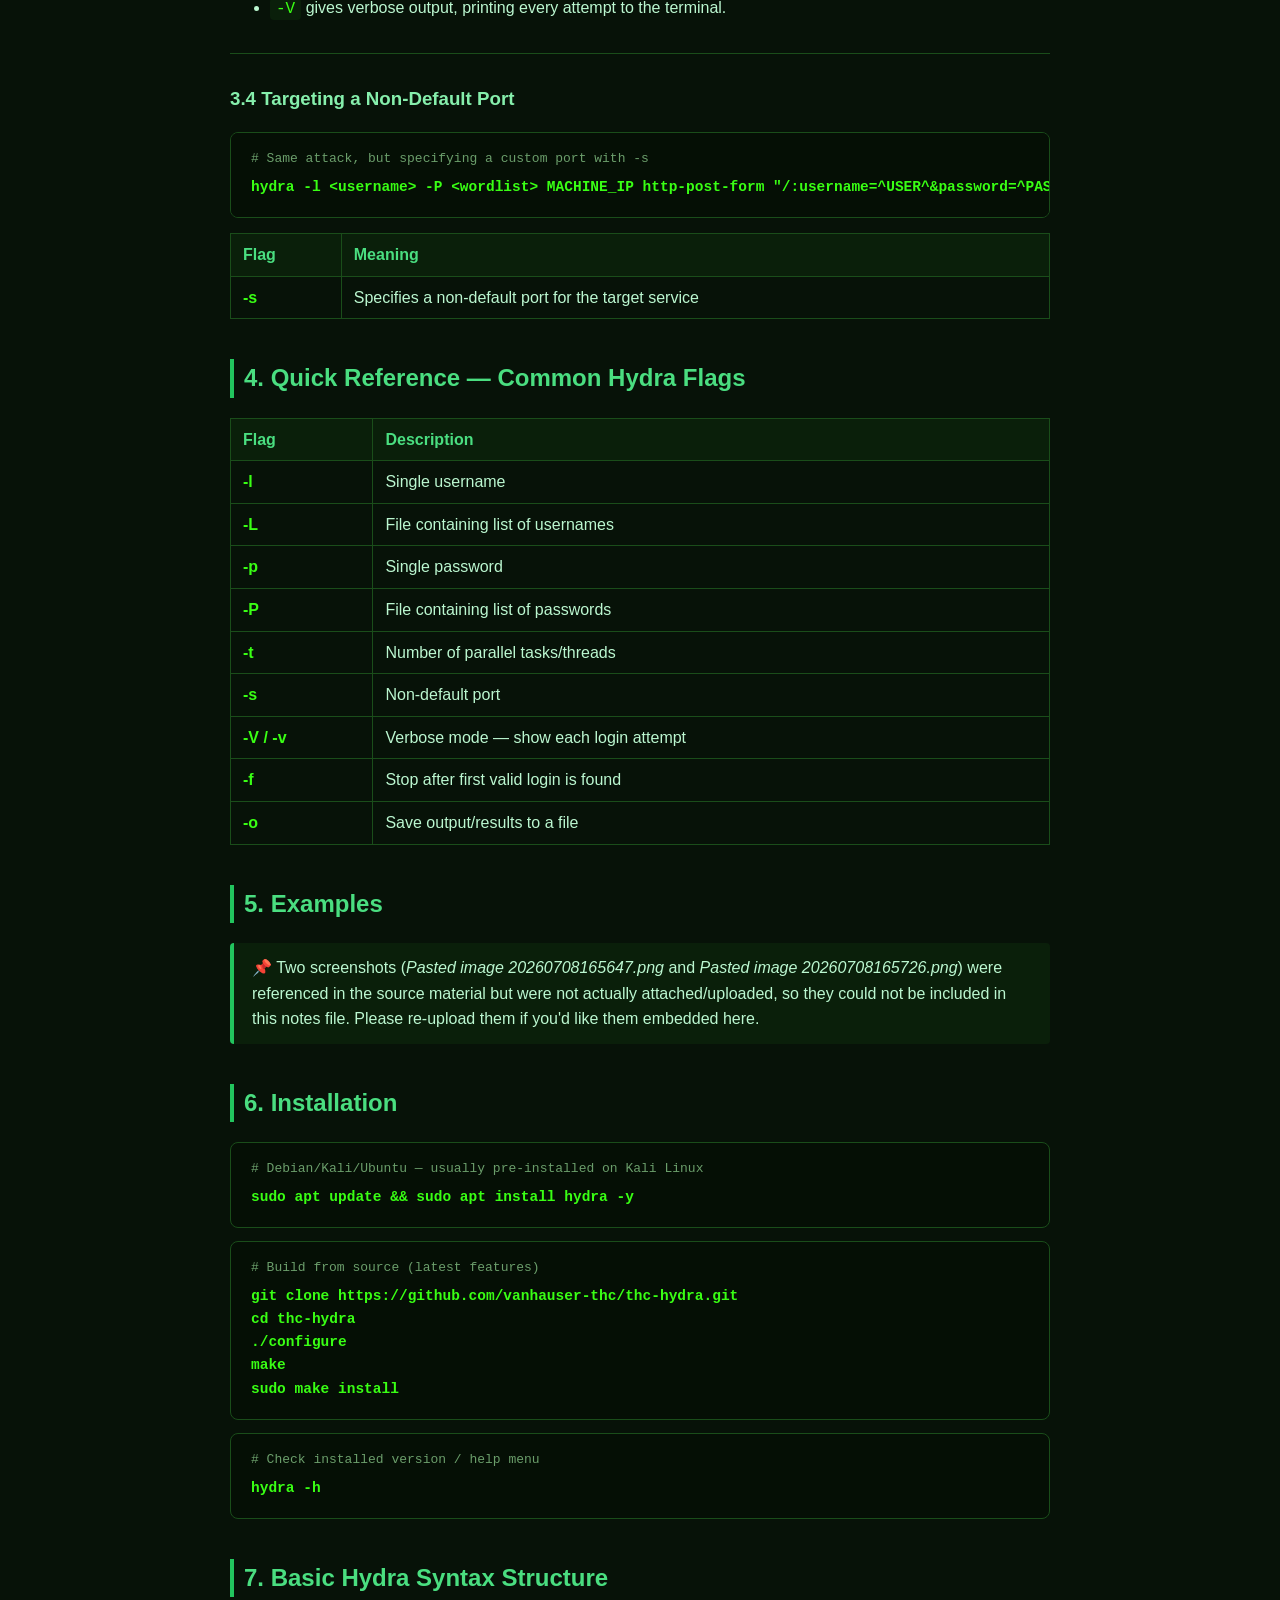
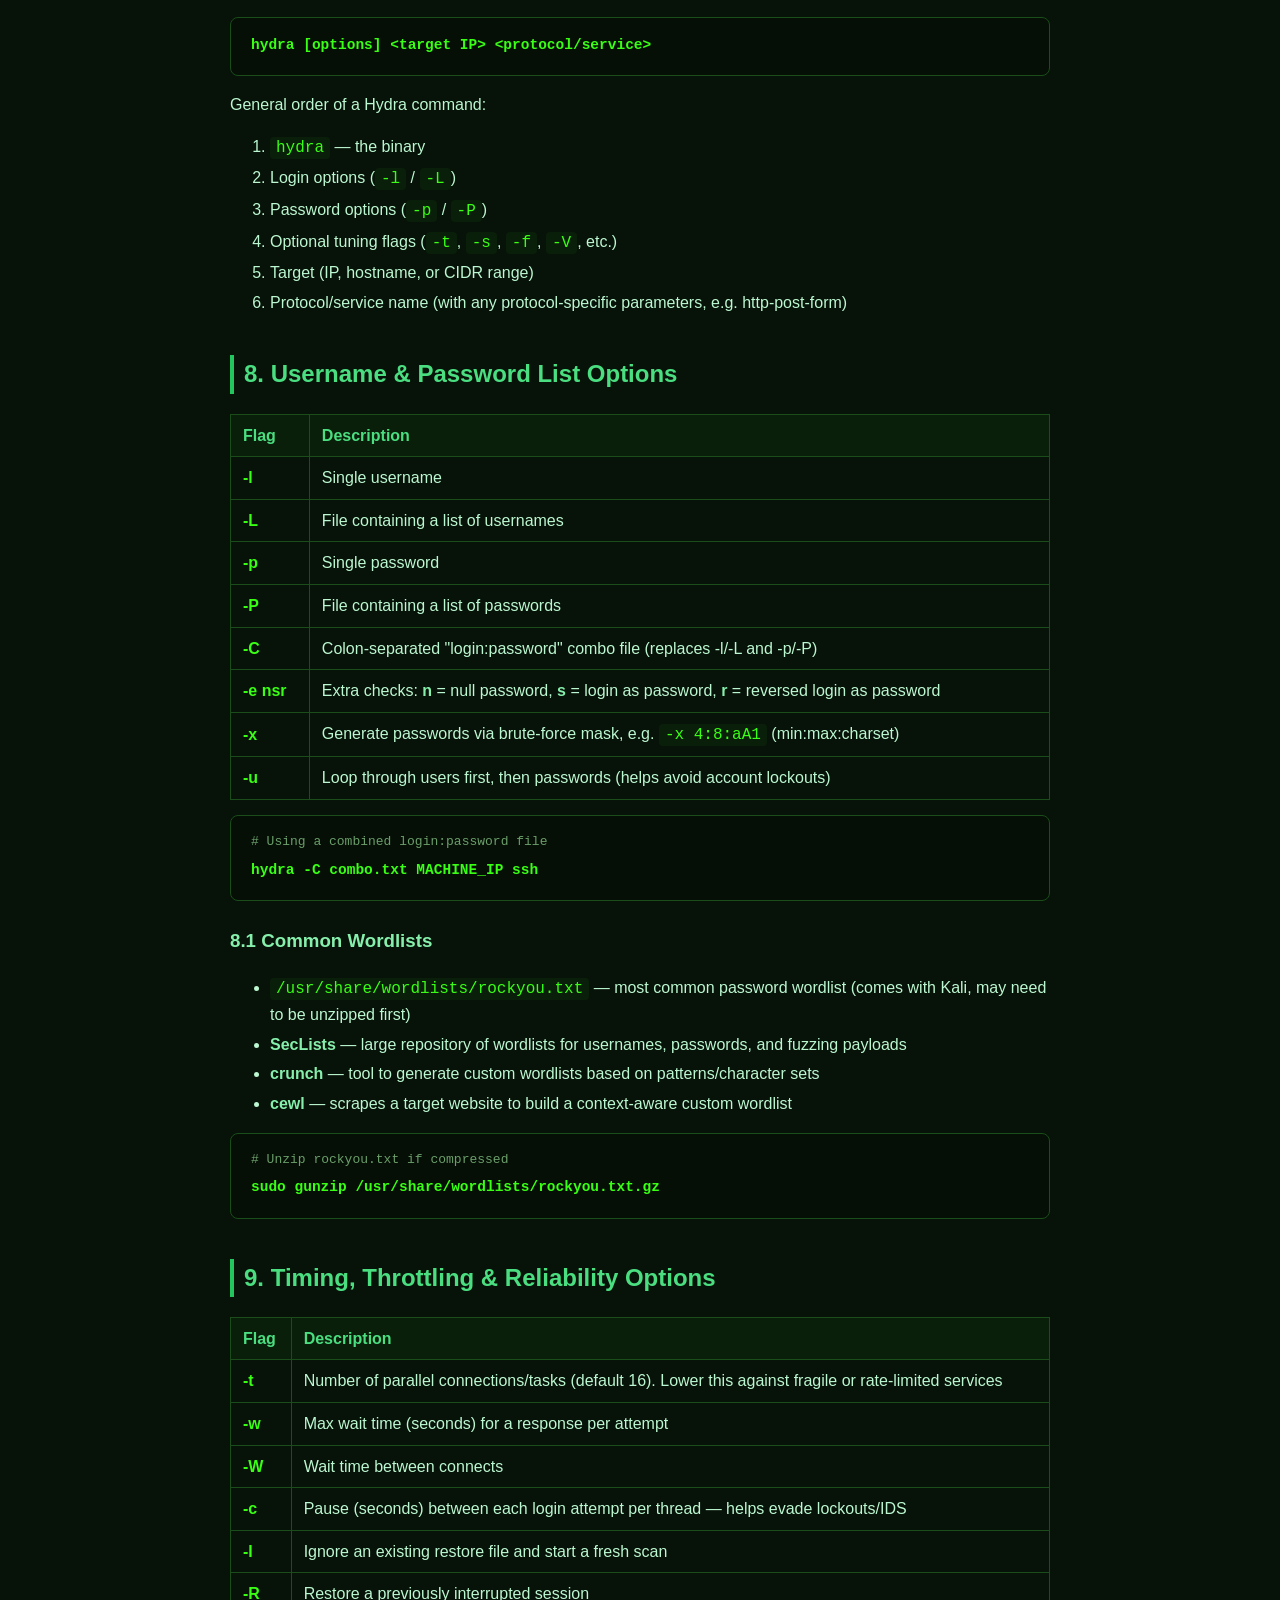
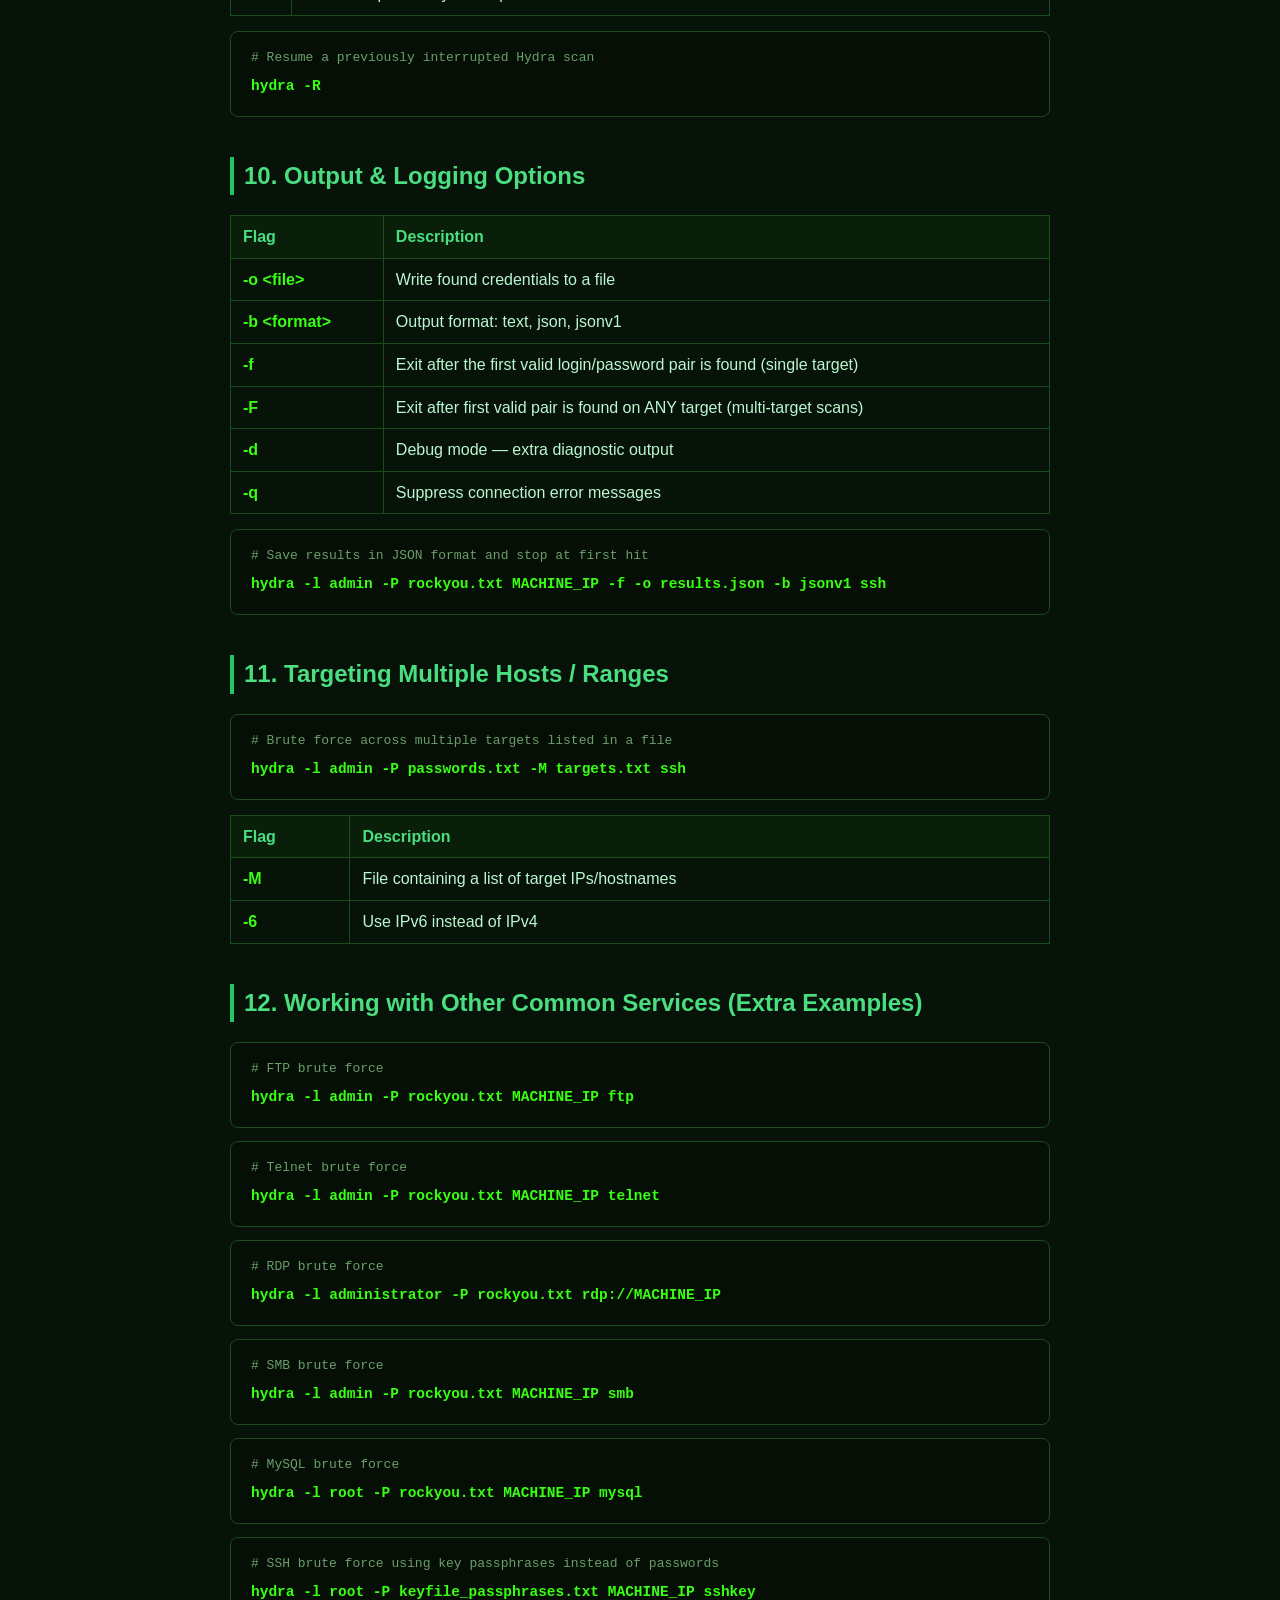
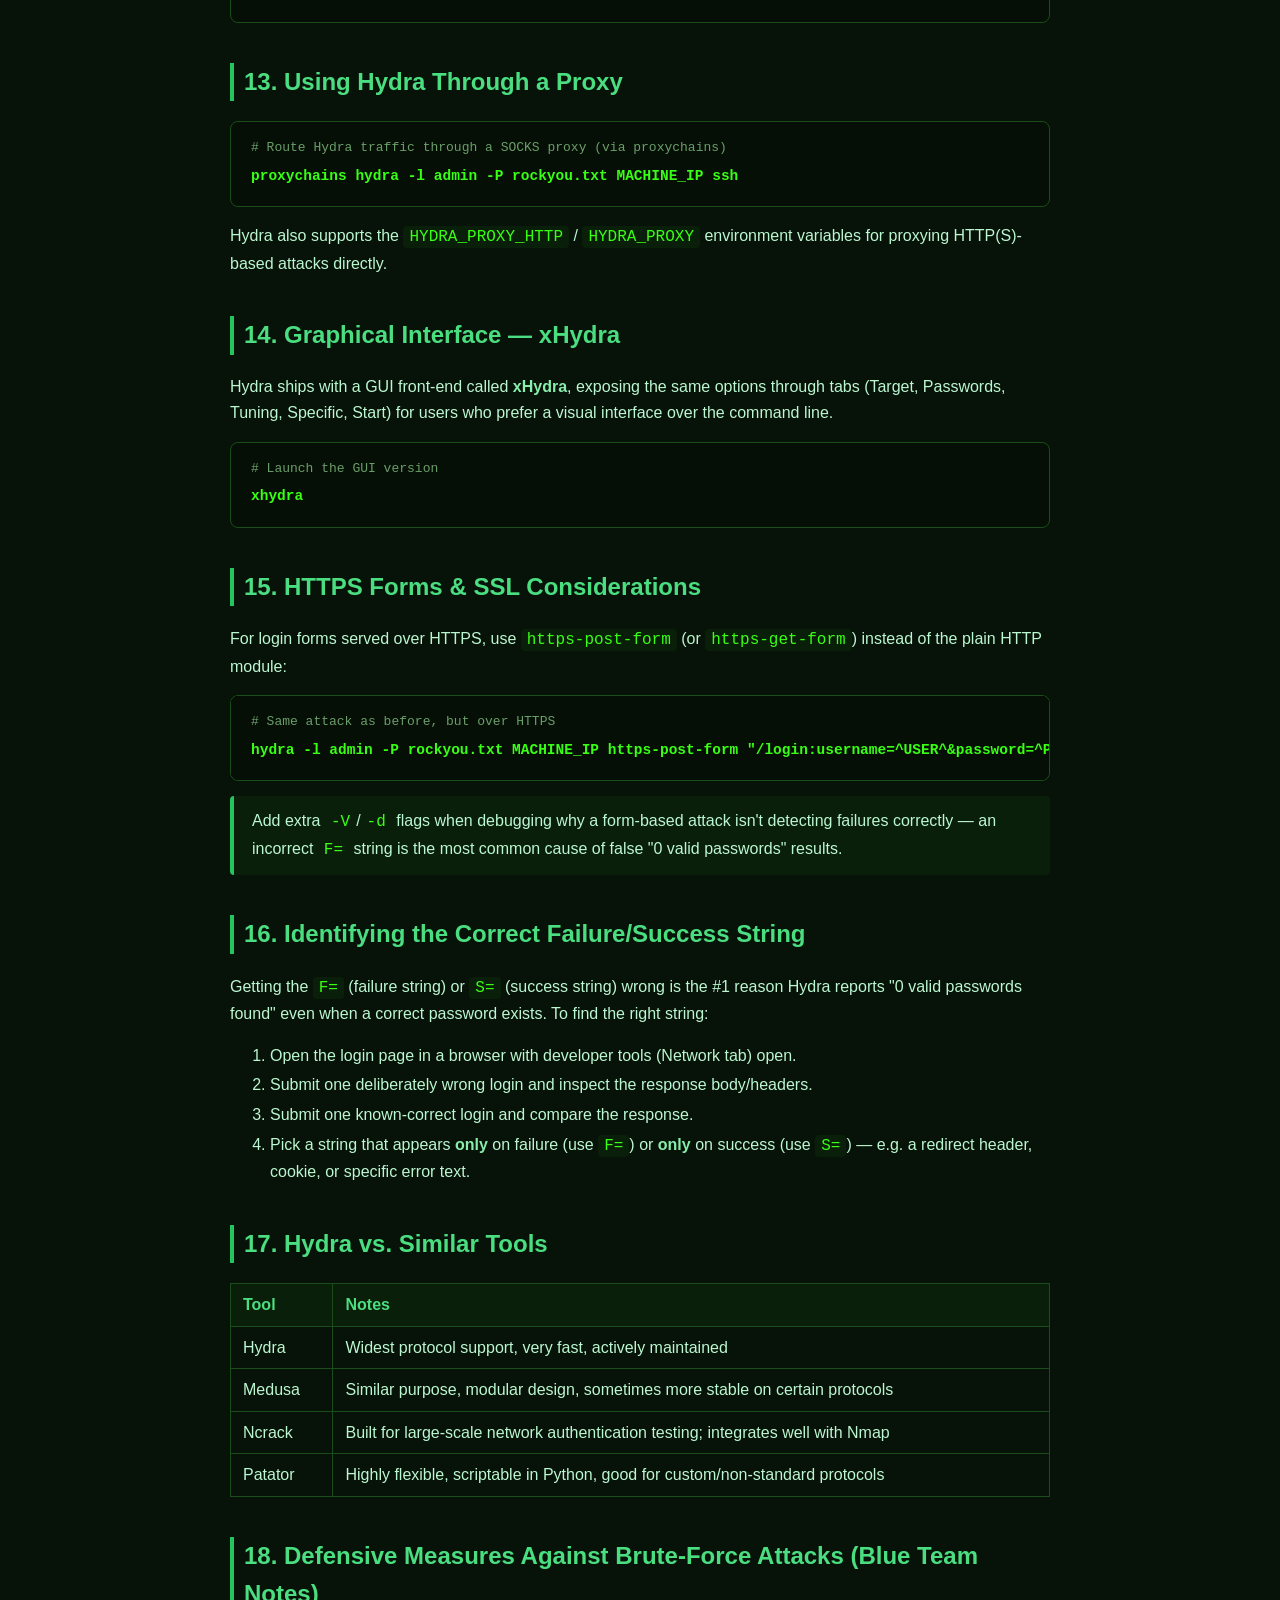
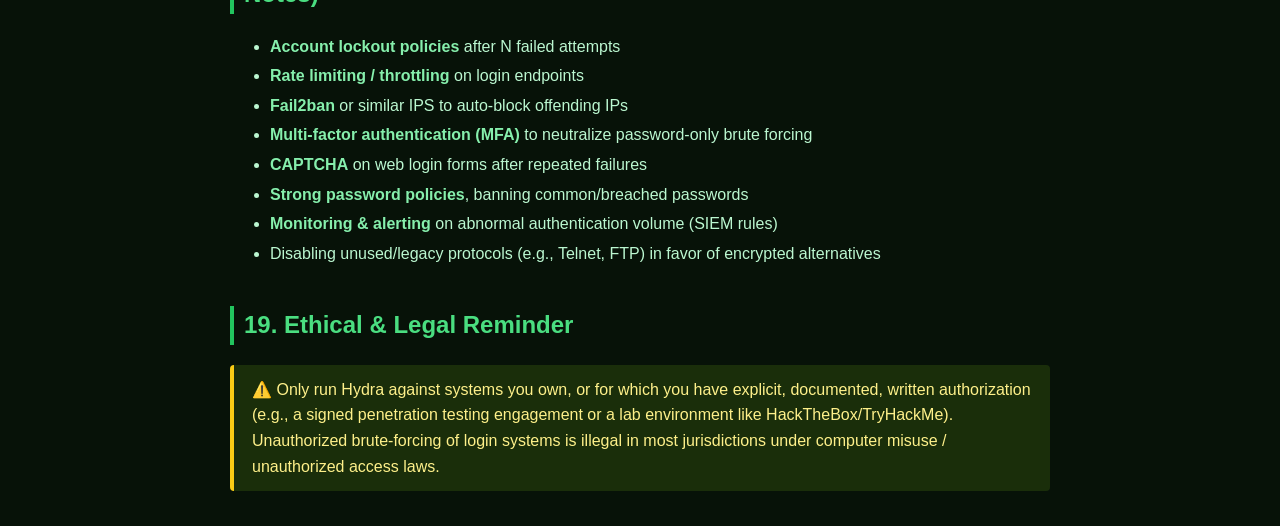
==== commit 556e11bf: "refresh" ====
--- a/hydra_notes2.html
+++ b/hydra_notes2.html
@@ -2,61 +2,104 @@
 <html lang="en">
 <head>
 <meta charset="UTF-8">
-<title>Hydra - Online Password Cracking Tool | Full Notes</title>
+<meta name="viewport" content="width=device-width, initial-scale=1.0">
+<title>Hack The Future | Cybersecurity Notes & Tools</title>
 <style>
+  * {
+    box-sizing: border-box;
+  }
   body {
     font-family: "Segoe UI", Arial, sans-serif;
     max-width: 900px;
     margin: 0 auto;
     padding: 30px 40px 60px;
-    background: #0e1117;
-    color: #e6e6e6;
+    background: #071208;
+    color: #d4f5d4;
     line-height: 1.6;
   }
+  .hero {
+    text-align: center;
+    padding: 40px 20px 30px;
+    margin-bottom: 30px;
+    background: linear-gradient(135deg, #0a1f0a 0%, #0f2e14 50%, #071208 100%);
+    border: 2px solid #22c55e;
+    border-radius: 12px;
+    box-shadow: 0 0 30px rgba(34, 197, 94, 0.15);
+  }
+  .hero h1 {
+    color: #39ff14;
+    font-size: 2.8em;
+    margin: 0 0 10px;
+    text-shadow: 0 0 20px rgba(57, 255, 20, 0.4);
+    letter-spacing: 2px;
+    border: none;
+    padding: 0;
+  }
+  .hero p {
+    color: #86efac;
+    font-size: 1.1em;
+    margin: 0;
+  }
+  .tool-link {
+    display: inline-block;
+    background: #14532d;
+    color: #39ff14;
+    text-decoration: none;
+    padding: 10px 20px;
+    border-radius: 6px;
+    border: 1px solid #22c55e;
+    margin: 20px 0;
+    font-weight: bold;
+    transition: background 0.2s, box-shadow 0.2s;
+  }
+  .tool-link:hover {
+    background: #166534;
+    box-shadow: 0 0 15px rgba(34, 197, 94, 0.3);
+  }
   h1 {
-    color: #58a6ff;
-    border-bottom: 2px solid #30363d;
+    color: #39ff14;
+    border-bottom: 2px solid #1a4d1a;
     padding-bottom: 10px;
   }
   h2 {
-    color: #f0883e;
+    color: #4ade80;
     margin-top: 40px;
-    border-left: 4px solid #f0883e;
+    border-left: 4px solid #22c55e;
     padding-left: 10px;
   }
   h3 {
-    color: #d2a8ff;
+    color: #86efac;
     margin-top: 25px;
   }
-  p { color: #c9d1d9; }
-  ul, ol { color: #c9d1d9; }
+  p { color: #bbf7d0; }
+  ul, ol { color: #bbf7d0; }
   li { margin-bottom: 4px; }
   .protocol-list {
     columns: 2;
     -webkit-columns: 2;
     -moz-columns: 2;
-    background: #161b22;
+    background: #0a1f0a;
     padding: 20px 40px;
     border-radius: 8px;
-    border: 1px solid #30363d;
+    border: 1px solid #1a4d1a;
   }
   code.inline {
-    background: #161b22;
-    color: #7ee787;
+    background: #0a1f0a;
+    color: #39ff14;
     padding: 2px 6px;
     border-radius: 4px;
     font-family: "Consolas", monospace;
   }
   pre {
-    background: #0d1117;
-    border: 1px solid #30363d;
+    background: #050f05;
+    border: 1px solid #1a4d1a;
     border-radius: 8px;
     padding: 16px 20px;
     overflow-x: auto;
     position: relative;
   }
   pre .cmd {
-    color: #3fb950; /* GREEN command line */
+    color: #39ff14;
     font-family: "Consolas", "Courier New", monospace;
     font-weight: bold;
     font-size: 14.5px;
@@ -64,18 +107,19 @@
     margin-bottom: 2px;
   }
   pre .label {
-    color: #8b949e;
+    color: #6b9e6b;
     font-family: "Consolas", monospace;
     font-size: 13px;
     display: block;
     margin-bottom: 6px;
   }
   .note-box {
-    background: #161b22;
-    border-left: 4px solid #58a6ff;
+    background: #0a1f0a;
+    border-left: 4px solid #22c55e;
     padding: 12px 18px;
     border-radius: 4px;
     margin: 15px 0;
+    color: #bbf7d0;
   }
   table {
     border-collapse: collapse;
@@ -83,335 +127,308 @@
     margin: 15px 0;
   }
   th, td {
-    border: 1px solid #30363d;
+    border: 1px solid #1a4d1a;
     padding: 8px 12px;
     text-align: left;
   }
   th {
-    background: #161b22;
-    color: #f0883e;
+    background: #0a1f0a;
+    color: #4ade80;
   }
   td {
-    color: #c9d1d9;
+    color: #bbf7d0;
   }
   .flag {
-    color: #3fb950;
+    color: #39ff14;
     font-weight: bold;
   }
   .warn {
-    background: #2d1a1a;
-    border-left: 4px solid #f85149;
+    background: #1a2e0a;
+    border-left: 4px solid #facc15;
     padding: 12px 18px;
     border-radius: 4px;
     margin: 15px 0;
-    color: #ffb3ab;
+    color: #fef08a;
+  }
+  hr {
+    border: none;
+    border-top: 1px solid #1a4d1a;
+    margin: 30px 0;
+  }
+  strong {
+    color: #86efac;
   }
 </style>
 </head>
 <body>
-  <h1>WELCOME TO HACKERS PATH</h1>
-  <P> =My personal repository for cybersecurity notes, tools and guides.</P>
-
-  <a href="hydra_notes2.html" class="tool-link"> view hydra_notes2</a>
-
-<h1>🐉 Hydra — Online Password Cracking Tool</h1>
-
-<h2>1. What is Hydra?</h2>
-<p>
-Hydra is a <strong>brute-force online password cracking program</strong>. It is a fast, parallelized 
-login "hacking" tool used to test the strength of authentication systems by systematically 
-attempting username/password combinations against a target service.
-</p>
-
-<div class="note-box">
-Hydra works by attempting many login combinations across many <strong>network protocols</strong> 
-simultaneously (multi-threaded), making it much faster than manual or single-threaded attempts.
-</div>
-
-<div class="warn">
-⚠️ Legal note: Hydra should only be used against systems you own or have explicit written 
-authorization to test. Unauthorized access attempts are illegal in most jurisdictions.
-</div>
-
-<h2>2. Hydra Supported Brute Force Protocols</h2>
-<p>Hydra can perform brute-force attacks against the following protocols/services:</p>
-
-<div class="protocol-list">
-<ol>
-<li>Asterisk</li>
-<li>AFP</li>
-<li>Cisco AAA</li>
-<li>Cisco auth</li>
-<li>Cisco enable</li>
-<li>CVS</li>
-<li>Firebird</li>
-<li>FTP</li>
-<li>HTTP-FORM-GET</li>
-<li>HTTP-FORM-POST</li>
-<li>HTTP-GET</li>
-<li>HTTP-HEAD</li>
-<li>HTTP-POST</li>
-<li>HTTP-PROXY</li>
-<li>HTTPS-FORM-GET</li>
-<li>HTTPS-FORM-POST</li>
-<li>HTTPS-GET</li>
-<li>HTTPS-HEAD</li>
-<li>HTTPS-POST</li>
-<li>HTTP-proxy</li>
-<li>ICQ</li>
-<li>IMAP</li>
-<li>IRC</li>
-<li>LDAP</li>
-<li>MEMCACHED</li>
-<li>MONGODB</li>
-<li>MS-SQL</li>
-<li>MYSQL</li>
-<li>NCP</li>
-<li>NNTP</li>
-<li>Oracle Listener</li>
-<li>Oracle SID</li>
-<li>Oracle</li>
-<li>PC-Anywhere</li>
-<li>PCNFS</li>
-<li>POP3</li>
-<li>POSTGRES</li>
-<li>Radmin</li>
-<li>RDP</li>
-<li>Rexec</li>
-<li>Rlogin</li>
-<li>Rsh</li>
-<li>RTSP</li>
-<li>SAP/R3</li>
-<li>SIP</li>
-<li>SMB</li>
-<li>SMTP Enum</li>
-<li>SNMP v1 + v2 + v3</li>
-<li>SOCKS5</li>
-<li>SSH (v1 and v2)</li>
-<li>SSHKEY</li>
-<li>Subversion</li>
-<li>TeamSpeak (TS2)</li>
-<li>Telnet</li>
-<li>VMware-Auth</li>
-<li>VNC</li>
-<li>XMPP</li>
-</ol>
-</div>
-
-<h2>3. Hydra Commands</h2>
-
-<h3>3.1 SSH Brute Force</h3>
-<pre><span class="label"># Attempt SSH login using a username and password wordlist</span><span class="cmd">hydra -l &lt;username&gt; -P &lt;full_path_to_wordlist&gt; MACHINE_IP -t 4 ssh</span></pre>
-
-<table>
-<tr><th>Flag</th><th>Meaning</th></tr>
-<tr><td class="flag">-l</td><td>Specifies a single username</td></tr>
-<tr><td class="flag">-P</td><td>Specifies the path to a password wordlist</td></tr>
-<tr><td class="flag">-t</td><td>Sets the number of parallel threads/connections to spawn</td></tr>
-</table>
-
-<hr>
-
-<h3>3.2 POST Web Form (Generic Syntax)</h3>
-<pre><span class="label"># Generic syntax for brute-forcing a web login form</span><span class="cmd">sudo hydra &lt;username&gt; &lt;wordlist&gt; MACHINE_IP http-post-form "&lt;path&gt;:&lt;login_credentials&gt;:&lt;invalid_response&gt;"</span></pre>
-
-<p><strong>Parameter breakdown:</strong></p>
-<table>
-<tr><th>Parameter</th><th>Meaning</th></tr>
-<tr><td class="flag">http-post-form</td><td>Tells Hydra the request type is HTTP POST</td></tr>
-<tr><td class="flag">&lt;path&gt;</td><td>The login page URL (relative path)</td></tr>
-<tr><td class="flag">&lt;login_credentials&gt;</td><td>Username/password fields, e.g. <code class="inline">username=^USER^&password=^PASS^</code></td></tr>
-<tr><td class="flag">-V</td><td>Verbose output — shows every login attempt as it happens</td></tr>
-<tr><td class="flag">&lt;invalid_response&gt;</td><td>A unique string that appears on the page only when login fails (used to detect failure)</td></tr>
-</table>
-
-<hr>
-
-<h3>3.3 POST Login Form (Concrete Example)</h3>
-<pre><span class="label"># Brute-force a POST login form on the root page "/"</span><span class="cmd">hydra -l &lt;username&gt; -P &lt;wordlist&gt; MACHINE_IP http-post-form "/:username=^USER^&password=^PASS^:F=incorrect" -V</span></pre>
-
-<p><strong>Explanation:</strong></p>
-<ul>
-<li>The login page is only <code class="inline">/</code>, i.e., the target's main/root IP address page.</li>
-<li><code class="inline">username</code> is the form field name where the username is entered.</li>
-<li>The token <code class="inline">^USER^</code> is replaced by each specified username.</li>
-<li><code class="inline">password</code> is the form field name where the password is entered.</li>
-<li>The token <code class="inline">^PASS^</code> is replaced by each password from the wordlist.</li>
-<li><code class="inline">F=incorrect</code> tells Hydra to treat the login as a <strong>failure</strong> whenever the string "incorrect" appears in the server's response.</li>
-<li><code class="inline">-V</code> gives verbose output, printing every attempt to the terminal.</li>
-</ul>
-
-<hr>
-
-<h3>3.4 Targeting a Non-Default Port</h3>
-<pre><span class="label"># Same attack, but specifying a custom port with -s</span><span class="cmd">hydra -l &lt;username&gt; -P &lt;wordlist&gt; MACHINE_IP http-post-form "/:username=^USER^&password=^PASS^:F=incorrect" -s &lt;port&gt; -V</span></pre>
-
-<table>
-<tr><th>Flag</th><th>Meaning</th></tr>
-<tr><td class="flag">-s</td><td>Specifies a non-default port for the target service</td></tr>
-</table>
-
-<h2>4. Quick Reference — Common Hydra Flags</h2>
-<table>
-<tr><th>Flag</th><th>Description</th></tr>
-<tr><td class="flag">-l</td><td>Single username</td></tr>
-<tr><td class="flag">-L</td><td>File containing list of usernames</td></tr>
-<tr><td class="flag">-p</td><td>Single password</td></tr>
-<tr><td class="flag">-P</td><td>File containing list of passwords</td></tr>
-<tr><td class="flag">-t</td><td>Number of parallel tasks/threads</td></tr>
-<tr><td class="flag">-s</td><td>Non-default port</td></tr>
-<tr><td class="flag">-V / -v</td><td>Verbose mode — show each login attempt</td></tr>
-<tr><td class="flag">-f</td><td>Stop after first valid login is found</td></tr>
-<tr><td class="flag">-o</td><td>Save output/results to a file</td></tr>
-</table>
-
-<h2>5. Examples</h2>
-<div class="note-box">
-📌 Two screenshots (<em>Pasted image 20260708165647.png</em> and <em>Pasted image 20260708165726.png</em>) 
-were referenced in the source material but were not actually attached/uploaded, so they could not 
-be included in this notes file. Please re-upload them if you'd like them embedded here.
-</div>
-
-<h2>6. Installation</h2>
-<pre><span class="label"># Debian/Kali/Ubuntu — usually pre-installed on Kali Linux</span><span class="cmd">sudo apt update && sudo apt install hydra -y</span></pre>
-<pre><span class="label"># Build from source (latest features)</span><span class="cmd">git clone https://github.com/vanhauser-thc/thc-hydra.git
+  <div class="hero">
+    <h1>HACK THE FUTURE</h1>
+    <p>My personal repository for cybersecurity notes, tools and guides.</p>
+    <a href="hydra_notes2.html" class="tool-link">View Hydra Notes</a>
+  </div>
+  <h1>🐉 Hydra — Online Password Cracking Tool</h1>
+  <h2>1. What is Hydra?</h2>
+  <p>
+    Hydra is a <strong>brute-force online password cracking program</strong>. It is a fast, parallelized
+    login "hacking" tool used to test the strength of authentication systems by systematically
+    attempting username/password combinations against a target service.
+  </p>
+  <div class="note-box">
+    Hydra works by attempting many login combinations across many <strong>network protocols</strong>
+    simultaneously (multi-threaded), making it much faster than manual or single-threaded attempts.
+  </div>
+  <div class="warn">
+    ⚠️ Legal note: Hydra should only be used against systems you own or have explicit written
+    authorization to test. Unauthorized access attempts are illegal in most jurisdictions.
+  </div>
+  <h2>2. Hydra Supported Brute Force Protocols</h2>
+  <p>Hydra can perform brute-force attacks against the following protocols/services:</p>
+  <div class="protocol-list">
+    <ol>
+      <li>Asterisk</li>
+      <li>AFP</li>
+      <li>Cisco AAA</li>
+      <li>Cisco auth</li>
+      <li>Cisco enable</li>
+      <li>CVS</li>
+      <li>Firebird</li>
+      <li>FTP</li>
+      <li>HTTP-FORM-GET</li>
+      <li>HTTP-FORM-POST</li>
+      <li>HTTP-GET</li>
+      <li>HTTP-HEAD</li>
+      <li>HTTP-POST</li>
+      <li>HTTP-PROXY</li>
+      <li>HTTPS-FORM-GET</li>
+      <li>HTTPS-FORM-POST</li>
+      <li>HTTPS-GET</li>
+      <li>HTTPS-HEAD</li>
+      <li>HTTPS-POST</li>
+      <li>HTTP-proxy</li>
+      <li>ICQ</li>
+      <li>IMAP</li>
+      <li>IRC</li>
+      <li>LDAP</li>
+      <li>MEMCACHED</li>
+      <li>MONGODB</li>
+      <li>MS-SQL</li>
+      <li>MYSQL</li>
+      <li>NCP</li>
+      <li>NNTP</li>
+      <li>Oracle Listener</li>
+      <li>Oracle SID</li>
+      <li>Oracle</li>
+      <li>PC-Anywhere</li>
+      <li>PCNFS</li>
+      <li>POP3</li>
+      <li>POSTGRES</li>
+      <li>Radmin</li>
+      <li>RDP</li>
+      <li>Rexec</li>
+      <li>Rlogin</li>
+      <li>Rsh</li>
+      <li>RTSP</li>
+      <li>SAP/R3</li>
+      <li>SIP</li>
+      <li>SMB</li>
+      <li>SMTP Enum</li>
+      <li>SNMP v1 + v2 + v3</li>
+      <li>SOCKS5</li>
+      <li>SSH (v1 and v2)</li>
+      <li>SSHKEY</li>
+      <li>Subversion</li>
+      <li>TeamSpeak (TS2)</li>
+      <li>Telnet</li>
+      <li>VMware-Auth</li>
+      <li>VNC</li>
+      <li>XMPP</li>
+    </ol>
+  </div>
+  <h2>3. Hydra Commands</h2>
+  <h3>3.1 SSH Brute Force</h3>
+  <pre><span class="label"># Attempt SSH login using a username and password wordlist</span><span class="cmd">hydra -l &lt;username&gt; -P &lt;full_path_to_wordlist&gt; MACHINE_IP -t 4 ssh</span></pre>
+  <table>
+    <tr><th>Flag</th><th>Meaning</th></tr>
+    <tr><td class="flag">-l</td><td>Specifies a single username</td></tr>
+    <tr><td class="flag">-P</td><td>Specifies the path to a password wordlist</td></tr>
+    <tr><td class="flag">-t</td><td>Sets the number of parallel threads/connections to spawn</td></tr>
+  </table>
+  <hr>
+  <h3>3.2 POST Web Form (Generic Syntax)</h3>
+  <pre><span class="label"># Generic syntax for brute-forcing a web login form</span><span class="cmd">sudo hydra &lt;username&gt; &lt;wordlist&gt; MACHINE_IP http-post-form "&lt;path&gt;:&lt;login_credentials&gt;:&lt;invalid_response&gt;"</span></pre>
+  <p><strong>Parameter breakdown:</strong></p>
+  <table>
+    <tr><th>Parameter</th><th>Meaning</th></tr>
+    <tr><td class="flag">http-post-form</td><td>Tells Hydra the request type is HTTP POST</td></tr>
+    <tr><td class="flag">&lt;path&gt;</td><td>The login page URL (relative path)</td></tr>
+    <tr><td class="flag">&lt;login_credentials&gt;</td><td>Username/password fields, e.g. <code class="inline">username=^USER^&password=^PASS^</code></td></tr>
+    <tr><td class="flag">-V</td><td>Verbose output — shows every login attempt as it happens</td></tr>
+    <tr><td class="flag">&lt;invalid_response&gt;</td><td>A unique string that appears on the page only when login fails (used to detect failure)</td></tr>
+  </table>
+  <hr>
+  <h3>3.3 POST Login Form (Concrete Example)</h3>
+  <pre><span class="label"># Brute-force a POST login form on the root page "/"</span><span class="cmd">hydra -l &lt;username&gt; -P &lt;wordlist&gt; MACHINE_IP http-post-form "/:username=^USER^&password=^PASS^:F=incorrect" -V</span></pre>
+  <p><strong>Explanation:</strong></p>
+  <ul>
+    <li>The login page is only <code class="inline">/</code>, i.e., the target's main/root IP address page.</li>
+    <li><code class="inline">username</code> is the form field name where the username is entered.</li>
+    <li>The token <code class="inline">^USER^</code> is replaced by each specified username.</li>
+    <li><code class="inline">password</code> is the form field name where the password is entered.</li>
+    <li>The token <code class="inline">^PASS^</code> is replaced by each password from the wordlist.</li>
+    <li><code class="inline">F=incorrect</code> tells Hydra to treat the login as a <strong>failure</strong> whenever the string "incorrect" appears in the server's response.</li>
+    <li><code class="inline">-V</code> gives verbose output, printing every attempt to the terminal.</li>
+  </ul>
+  <hr>
+  <h3>3.4 Targeting a Non-Default Port</h3>
+  <pre><span class="label"># Same attack, but specifying a custom port with -s</span><span class="cmd">hydra -l &lt;username&gt; -P &lt;wordlist&gt; MACHINE_IP http-post-form "/:username=^USER^&password=^PASS^:F=incorrect" -s &lt;port&gt; -V</span></pre>
+  <table>
+    <tr><th>Flag</th><th>Meaning</th></tr>
+    <tr><td class="flag">-s</td><td>Specifies a non-default port for the target service</td></tr>
+  </table>
+  <h2>4. Quick Reference — Common Hydra Flags</h2>
+  <table>
+    <tr><th>Flag</th><th>Description</th></tr>
+    <tr><td class="flag">-l</td><td>Single username</td></tr>
+    <tr><td class="flag">-L</td><td>File containing list of usernames</td></tr>
+    <tr><td class="flag">-p</td><td>Single password</td></tr>
+    <tr><td class="flag">-P</td><td>File containing list of passwords</td></tr>
+    <tr><td class="flag">-t</td><td>Number of parallel tasks/threads</td></tr>
+    <tr><td class="flag">-s</td><td>Non-default port</td></tr>
+    <tr><td class="flag">-V / -v</td><td>Verbose mode — show each login attempt</td></tr>
+    <tr><td class="flag">-f</td><td>Stop after first valid login is found</td></tr>
+    <tr><td class="flag">-o</td><td>Save output/results to a file</td></tr>
+  </table>
+  <h2>5. Examples</h2>
+  <div class="note-box">
+    📌 Two screenshots (<em>Pasted image 20260708165647.png</em> and <em>Pasted image 20260708165726.png</em>)
+    were referenced in the source material but were not actually attached/uploaded, so they could not
+    be included in this notes file. Please re-upload them if you'd like them embedded here.
+  </div>
+  <h2>6. Installation</h2>
+  <pre><span class="label"># Debian/Kali/Ubuntu — usually pre-installed on Kali Linux</span><span class="cmd">sudo apt update && sudo apt install hydra -y</span></pre>
+  <pre><span class="label"># Build from source (latest features)</span><span class="cmd">git clone https://github.com/vanhauser-thc/thc-hydra.git
 cd thc-hydra
 ./configure
 make
 sudo make install</span></pre>
-<pre><span class="label"># Check installed version / help menu</span><span class="cmd">hydra -h</span></pre>
-
-<h2>7. Basic Hydra Syntax Structure</h2>
-<pre><span class="cmd">hydra [options] &lt;target IP&gt; &lt;protocol/service&gt;</span></pre>
-<p>General order of a Hydra command:</p>
-<ol>
-<li><code class="inline">hydra</code> — the binary</li>
-<li>Login options (<code class="inline">-l</code> / <code class="inline">-L</code>)</li>
-<li>Password options (<code class="inline">-p</code> / <code class="inline">-P</code>)</li>
-<li>Optional tuning flags (<code class="inline">-t</code>, <code class="inline">-s</code>, <code class="inline">-f</code>, <code class="inline">-V</code>, etc.)</li>
-<li>Target (IP, hostname, or CIDR range)</li>
-<li>Protocol/service name (with any protocol-specific parameters, e.g. http-post-form)</li>
-</ol>
-
-<h2>8. Username &amp; Password List Options</h2>
-<table>
-<tr><th>Flag</th><th>Description</th></tr>
-<tr><td class="flag">-l</td><td>Single username</td></tr>
-<tr><td class="flag">-L</td><td>File containing a list of usernames</td></tr>
-<tr><td class="flag">-p</td><td>Single password</td></tr>
-<tr><td class="flag">-P</td><td>File containing a list of passwords</td></tr>
-<tr><td class="flag">-C</td><td>Colon-separated "login:password" combo file (replaces -l/-L and -p/-P)</td></tr>
-<tr><td class="flag">-e nsr</td><td>Extra checks: <strong>n</strong> = null password, <strong>s</strong> = login as password, <strong>r</strong> = reversed login as password</td></tr>
-<tr><td class="flag">-x</td><td>Generate passwords via brute-force mask, e.g. <code class="inline">-x 4:8:aA1</code> (min:max:charset)</td></tr>
-<tr><td class="flag">-u</td><td>Loop through users first, then passwords (helps avoid account lockouts)</td></tr>
-</table>
-<pre><span class="label"># Using a combined login:password file</span><span class="cmd">hydra -C combo.txt MACHINE_IP ssh</span></pre>
-
-<h3>8.1 Common Wordlists</h3>
-<ul>
-<li><code class="inline">/usr/share/wordlists/rockyou.txt</code> — most common password wordlist (comes with Kali, may need to be unzipped first)</li>
-<li><strong>SecLists</strong> — large repository of wordlists for usernames, passwords, and fuzzing payloads</li>
-<li><strong>crunch</strong> — tool to generate custom wordlists based on patterns/character sets</li>
-<li><strong>cewl</strong> — scrapes a target website to build a context-aware custom wordlist</li>
-</ul>
-<pre><span class="label"># Unzip rockyou.txt if compressed</span><span class="cmd">sudo gunzip /usr/share/wordlists/rockyou.txt.gz</span></pre>
-
-<h2>9. Timing, Throttling &amp; Reliability Options</h2>
-<table>
-<tr><th>Flag</th><th>Description</th></tr>
-<tr><td class="flag">-t</td><td>Number of parallel connections/tasks (default 16). Lower this against fragile or rate-limited services</td></tr>
-<tr><td class="flag">-w</td><td>Max wait time (seconds) for a response per attempt</td></tr>
-<tr><td class="flag">-W</td><td>Wait time between connects</td></tr>
-<tr><td class="flag">-c</td><td>Pause (seconds) between each login attempt per thread — helps evade lockouts/IDS</td></tr>
-<tr><td class="flag">-I</td><td>Ignore an existing restore file and start a fresh scan</td></tr>
-<tr><td class="flag">-R</td><td>Restore a previously interrupted session</td></tr>
-</table>
-<pre><span class="label"># Resume a previously interrupted Hydra scan</span><span class="cmd">hydra -R</span></pre>
-
-<h2>10. Output &amp; Logging Options</h2>
-<table>
-<tr><th>Flag</th><th>Description</th></tr>
-<tr><td class="flag">-o &lt;file&gt;</td><td>Write found credentials to a file</td></tr>
-<tr><td class="flag">-b &lt;format&gt;</td><td>Output format: text, json, jsonv1</td></tr>
-<tr><td class="flag">-f</td><td>Exit after the first valid login/password pair is found (single target)</td></tr>
-<tr><td class="flag">-F</td><td>Exit after first valid pair is found on ANY target (multi-target scans)</td></tr>
-<tr><td class="flag">-d</td><td>Debug mode — extra diagnostic output</td></tr>
-<tr><td class="flag">-q</td><td>Suppress connection error messages</td></tr>
-</table>
-<pre><span class="label"># Save results in JSON format and stop at first hit</span><span class="cmd">hydra -l admin -P rockyou.txt MACHINE_IP -f -o results.json -b jsonv1 ssh</span></pre>
-
-<h2>11. Targeting Multiple Hosts / Ranges</h2>
-<pre><span class="label"># Brute force across multiple targets listed in a file</span><span class="cmd">hydra -l admin -P passwords.txt -M targets.txt ssh</span></pre>
-<table>
-<tr><th>Flag</th><th>Description</th></tr>
-<tr><td class="flag">-M</td><td>File containing a list of target IPs/hostnames</td></tr>
-<tr><td class="flag">-6</td><td>Use IPv6 instead of IPv4</td></tr>
-</table>
-
-<h2>12. Working with Other Common Services (Extra Examples)</h2>
-<pre><span class="label"># FTP brute force</span><span class="cmd">hydra -l admin -P rockyou.txt MACHINE_IP ftp</span></pre>
-<pre><span class="label"># Telnet brute force</span><span class="cmd">hydra -l admin -P rockyou.txt MACHINE_IP telnet</span></pre>
-<pre><span class="label"># RDP brute force</span><span class="cmd">hydra -l administrator -P rockyou.txt rdp://MACHINE_IP</span></pre>
-<pre><span class="label"># SMB brute force</span><span class="cmd">hydra -l admin -P rockyou.txt MACHINE_IP smb</span></pre>
-<pre><span class="label"># MySQL brute force</span><span class="cmd">hydra -l root -P rockyou.txt MACHINE_IP mysql</span></pre>
-<pre><span class="label"># SSH brute force using key passphrases instead of passwords</span><span class="cmd">hydra -l root -P keyfile_passphrases.txt MACHINE_IP sshkey</span></pre>
-
-<h2>13. Using Hydra Through a Proxy</h2>
-<pre><span class="label"># Route Hydra traffic through a SOCKS proxy (via proxychains)</span><span class="cmd">proxychains hydra -l admin -P rockyou.txt MACHINE_IP ssh</span></pre>
-<p>Hydra also supports the <code class="inline">HYDRA_PROXY_HTTP</code> / <code class="inline">HYDRA_PROXY</code> environment variables for proxying HTTP(S)-based attacks directly.</p>
-
-<h2>14. Graphical Interface — xHydra</h2>
-<p>
-Hydra ships with a GUI front-end called <strong>xHydra</strong>, exposing the same options through 
-tabs (Target, Passwords, Tuning, Specific, Start) for users who prefer a visual interface over the 
-command line.
-</p>
-<pre><span class="label"># Launch the GUI version</span><span class="cmd">xhydra</span></pre>
-
-<h2>15. HTTPS Forms &amp; SSL Considerations</h2>
-<p>For login forms served over HTTPS, use <code class="inline">https-post-form</code> (or <code class="inline">https-get-form</code>) instead of the plain HTTP module:</p>
-<pre><span class="label"># Same attack as before, but over HTTPS</span><span class="cmd">hydra -l admin -P rockyou.txt MACHINE_IP https-post-form "/login:username=^USER^&password=^PASS^:F=incorrect"</span></pre>
-<div class="note-box">
-Add extra <code class="inline">-V</code>/<code class="inline">-d</code> flags when debugging why a form-based attack isn't detecting failures correctly — an incorrect <code class="inline">F=</code> string is the most common cause of false "0 valid passwords" results.
-</div>
-
-<h2>16. Identifying the Correct Failure/Success String</h2>
-<p>Getting the <code class="inline">F=</code> (failure string) or <code class="inline">S=</code> (success string) wrong is the #1 reason Hydra reports "0 valid passwords found" even when a correct password exists. To find the right string:</p>
-<ol>
-<li>Open the login page in a browser with developer tools (Network tab) open.</li>
-<li>Submit one deliberately wrong login and inspect the response body/headers.</li>
-<li>Submit one known-correct login and compare the response.</li>
-<li>Pick a string that appears <strong>only</strong> on failure (use <code class="inline">F=</code>) or <strong>only</strong> on success (use <code class="inline">S=</code>) — e.g. a redirect header, cookie, or specific error text.</li>
-</ol>
-
-<h2>17. Hydra vs. Similar Tools</h2>
-<table>
-<tr><th>Tool</th><th>Notes</th></tr>
-<tr><td>Hydra</td><td>Widest protocol support, very fast, actively maintained</td></tr>
-<tr><td>Medusa</td><td>Similar purpose, modular design, sometimes more stable on certain protocols</td></tr>
-<tr><td>Ncrack</td><td>Built for large-scale network authentication testing; integrates well with Nmap</td></tr>
-<tr><td>Patator</td><td>Highly flexible, scriptable in Python, good for custom/non-standard protocols</td></tr>
-</table>
-
-<h2>18. Defensive Measures Against Brute-Force Attacks (Blue Team Notes)</h2>
-<ul>
-<li><strong>Account lockout policies</strong> after N failed attempts</li>
-<li><strong>Rate limiting / throttling</strong> on login endpoints</li>
-<li><strong>Fail2ban</strong> or similar IPS to auto-block offending IPs</li>
-<li><strong>Multi-factor authentication (MFA)</strong> to neutralize password-only brute forcing</li>
-<li><strong>CAPTCHA</strong> on web login forms after repeated failures</li>
-<li><strong>Strong password policies</strong>, banning common/breached passwords</li>
-<li><strong>Monitoring &amp; alerting</strong> on abnormal authentication volume (SIEM rules)</li>
-<li>Disabling unused/legacy protocols (e.g., Telnet, FTP) in favor of encrypted alternatives</li>
-</ul>
-
-<h2>19. Ethical &amp; Legal Reminder</h2>
-<div class="warn">
-⚠️ Only run Hydra against systems you own, or for which you have explicit, documented, written 
-authorization (e.g., a signed penetration testing engagement or a lab environment like 
-HackTheBox/TryHackMe). Unauthorized brute-forcing of login systems is illegal in most jurisdictions 
-under computer misuse / unauthorized access laws.
-</div>
-
+  <pre><span class="label"># Check installed version / help menu</span><span class="cmd">hydra -h</span></pre>
+  <h2>7. Basic Hydra Syntax Structure</h2>
+  <pre><span class="cmd">hydra [options] &lt;target IP&gt; &lt;protocol/service&gt;</span></pre>
+  <p>General order of a Hydra command:</p>
+  <ol>
+    <li><code class="inline">hydra</code> — the binary</li>
+    <li>Login options (<code class="inline">-l</code> / <code class="inline">-L</code>)</li>
+    <li>Password options (<code class="inline">-p</code> / <code class="inline">-P</code>)</li>
+    <li>Optional tuning flags (<code class="inline">-t</code>, <code class="inline">-s</code>, <code class="inline">-f</code>, <code class="inline">-V</code>, etc.)</li>
+    <li>Target (IP, hostname, or CIDR range)</li>
+    <li>Protocol/service name (with any protocol-specific parameters, e.g. http-post-form)</li>
+  </ol>
+  <h2>8. Username &amp; Password List Options</h2>
+  <table>
+    <tr><th>Flag</th><th>Description</th></tr>
+    <tr><td class="flag">-l</td><td>Single username</td></tr>
+    <tr><td class="flag">-L</td><td>File containing a list of usernames</td></tr>
+    <tr><td class="flag">-p</td><td>Single password</td></tr>
+    <tr><td class="flag">-P</td><td>File containing a list of passwords</td></tr>
+    <tr><td class="flag">-C</td><td>Colon-separated "login:password" combo file (replaces -l/-L and -p/-P)</td></tr>
+    <tr><td class="flag">-e nsr</td><td>Extra checks: <strong>n</strong> = null password, <strong>s</strong> = login as password, <strong>r</strong> = reversed login as password</td></tr>
+    <tr><td class="flag">-x</td><td>Generate passwords via brute-force mask, e.g. <code class="inline">-x 4:8:aA1</code> (min:max:charset)</td></tr>
+    <tr><td class="flag">-u</td><td>Loop through users first, then passwords (helps avoid account lockouts)</td></tr>
+  </table>
+  <pre><span class="label"># Using a combined login:password file</span><span class="cmd">hydra -C combo.txt MACHINE_IP ssh</span></pre>
+  <h3>8.1 Common Wordlists</h3>
+  <ul>
+    <li><code class="inline">/usr/share/wordlists/rockyou.txt</code> — most common password wordlist (comes with Kali, may need to be unzipped first)</li>
+    <li><strong>SecLists</strong> — large repository of wordlists for usernames, passwords, and fuzzing payloads</li>
+    <li><strong>crunch</strong> — tool to generate custom wordlists based on patterns/character sets</li>
+    <li><strong>cewl</strong> — scrapes a target website to build a context-aware custom wordlist</li>
+  </ul>
+  <pre><span class="label"># Unzip rockyou.txt if compressed</span><span class="cmd">sudo gunzip /usr/share/wordlists/rockyou.txt.gz</span></pre>
+  <h2>9. Timing, Throttling &amp; Reliability Options</h2>
+  <table>
+    <tr><th>Flag</th><th>Description</th></tr>
+    <tr><td class="flag">-t</td><td>Number of parallel connections/tasks (default 16). Lower this against fragile or rate-limited services</td></tr>
+    <tr><td class="flag">-w</td><td>Max wait time (seconds) for a response per attempt</td></tr>
+    <tr><td class="flag">-W</td><td>Wait time between connects</td></tr>
+    <tr><td class="flag">-c</td><td>Pause (seconds) between each login attempt per thread — helps evade lockouts/IDS</td></tr>
+    <tr><td class="flag">-I</td><td>Ignore an existing restore file and start a fresh scan</td></tr>
+    <tr><td class="flag">-R</td><td>Restore a previously interrupted session</td></tr>
+  </table>
+  <pre><span class="label"># Resume a previously interrupted Hydra scan</span><span class="cmd">hydra -R</span></pre>
+  <h2>10. Output &amp; Logging Options</h2>
+  <table>
+    <tr><th>Flag</th><th>Description</th></tr>
+    <tr><td class="flag">-o &lt;file&gt;</td><td>Write found credentials to a file</td></tr>
+    <tr><td class="flag">-b &lt;format&gt;</td><td>Output format: text, json, jsonv1</td></tr>
+    <tr><td class="flag">-f</td><td>Exit after the first valid login/password pair is found (single target)</td></tr>
+    <tr><td class="flag">-F</td><td>Exit after first valid pair is found on ANY target (multi-target scans)</td></tr>
+    <tr><td class="flag">-d</td><td>Debug mode — extra diagnostic output</td></tr>
+    <tr><td class="flag">-q</td><td>Suppress connection error messages</td></tr>
+  </table>
+  <pre><span class="label"># Save results in JSON format and stop at first hit</span><span class="cmd">hydra -l admin -P rockyou.txt MACHINE_IP -f -o results.json -b jsonv1 ssh</span></pre>
+  <h2>11. Targeting Multiple Hosts / Ranges</h2>
+  <pre><span class="label"># Brute force across multiple targets listed in a file</span><span class="cmd">hydra -l admin -P passwords.txt -M targets.txt ssh</span></pre>
+  <table>
+    <tr><th>Flag</th><th>Description</th></tr>
+    <tr><td class="flag">-M</td><td>File containing a list of target IPs/hostnames</td></tr>
+    <tr><td class="flag">-6</td><td>Use IPv6 instead of IPv4</td></tr>
+  </table>
+  <h2>12. Working with Other Common Services (Extra Examples)</h2>
+  <pre><span class="label"># FTP brute force</span><span class="cmd">hydra -l admin -P rockyou.txt MACHINE_IP ftp</span></pre>
+  <pre><span class="label"># Telnet brute force</span><span class="cmd">hydra -l admin -P rockyou.txt MACHINE_IP telnet</span></pre>
+  <pre><span class="label"># RDP brute force</span><span class="cmd">hydra -l administrator -P rockyou.txt rdp://MACHINE_IP</span></pre>
+  <pre><span class="label"># SMB brute force</span><span class="cmd">hydra -l admin -P rockyou.txt MACHINE_IP smb</span></pre>
+  <pre><span class="label"># MySQL brute force</span><span class="cmd">hydra -l root -P rockyou.txt MACHINE_IP mysql</span></pre>
+  <pre><span class="label"># SSH brute force using key passphrases instead of passwords</span><span class="cmd">hydra -l root -P keyfile_passphrases.txt MACHINE_IP sshkey</span></pre>
+  <h2>13. Using Hydra Through a Proxy</h2>
+  <pre><span class="label"># Route Hydra traffic through a SOCKS proxy (via proxychains)</span><span class="cmd">proxychains hydra -l admin -P rockyou.txt MACHINE_IP ssh</span></pre>
+  <p>Hydra also supports the <code class="inline">HYDRA_PROXY_HTTP</code> / <code class="inline">HYDRA_PROXY</code> environment variables for proxying HTTP(S)-based attacks directly.</p>
+  <h2>14. Graphical Interface — xHydra</h2>
+  <p>
+    Hydra ships with a GUI front-end called <strong>xHydra</strong>, exposing the same options through
+    tabs (Target, Passwords, Tuning, Specific, Start) for users who prefer a visual interface over the
+    command line.
+  </p>
+  <pre><span class="label"># Launch the GUI version</span><span class="cmd">xhydra</span></pre>
+  <h2>15. HTTPS Forms &amp; SSL Considerations</h2>
+  <p>For login forms served over HTTPS, use <code class="inline">https-post-form</code> (or <code class="inline">https-get-form</code>) instead of the plain HTTP module:</p>
+  <pre><span class="label"># Same attack as before, but over HTTPS</span><span class="cmd">hydra -l admin -P rockyou.txt MACHINE_IP https-post-form "/login:username=^USER^&password=^PASS^:F=incorrect"</span></pre>
+  <div class="note-box">
+    Add extra <code class="inline">-V</code>/<code class="inline">-d</code> flags when debugging why a form-based attack isn't detecting failures correctly — an incorrect <code class="inline">F=</code> string is the most common cause of false "0 valid passwords" results.
+  </div>
+  <h2>16. Identifying the Correct Failure/Success String</h2>
+  <p>Getting the <code class="inline">F=</code> (failure string) or <code class="inline">S=</code> (success string) wrong is the #1 reason Hydra reports "0 valid passwords found" even when a correct password exists. To find the right string:</p>
+  <ol>
+    <li>Open the login page in a browser with developer tools (Network tab) open.</li>
+    <li>Submit one deliberately wrong login and inspect the response body/headers.</li>
+    <li>Submit one known-correct login and compare the response.</li>
+    <li>Pick a string that appears <strong>only</strong> on failure (use <code class="inline">F=</code>) or <strong>only</strong> on success (use <code class="inline">S=</code>) — e.g. a redirect header, cookie, or specific error text.</li>
+  </ol>
+  <h2>17. Hydra vs. Similar Tools</h2>
+  <table>
+    <tr><th>Tool</th><th>Notes</th></tr>
+    <tr><td>Hydra</td><td>Widest protocol support, very fast, actively maintained</td></tr>
+    <tr><td>Medusa</td><td>Similar purpose, modular design, sometimes more stable on certain protocols</td></tr>
+    <tr><td>Ncrack</td><td>Built for large-scale network authentication testing; integrates well with Nmap</td></tr>
+    <tr><td>Patator</td><td>Highly flexible, scriptable in Python, good for custom/non-standard protocols</td></tr>
+  </table>
+  <h2>18. Defensive Measures Against Brute-Force Attacks (Blue Team Notes)</h2>
+  <ul>
+    <li><strong>Account lockout policies</strong> after N failed attempts</li>
+    <li><strong>Rate limiting / throttling</strong> on login endpoints</li>
+    <li><strong>Fail2ban</strong> or similar IPS to auto-block offending IPs</li>
+    <li><strong>Multi-factor authentication (MFA)</strong> to neutralize password-only brute forcing</li>
+    <li><strong>CAPTCHA</strong> on web login forms after repeated failures</li>
+    <li><strong>Strong password policies</strong>, banning common/breached passwords</li>
+    <li><strong>Monitoring &amp; alerting</strong> on abnormal authentication volume (SIEM rules)</li>
+    <li>Disabling unused/legacy protocols (e.g., Telnet, FTP) in favor of encrypted alternatives</li>
+  </ul>
+  <h2>19. Ethical &amp; Legal Reminder</h2>
+  <div class="warn">
+    ⚠️ Only run Hydra against systems you own, or for which you have explicit, documented, written
+    authorization (e.g., a signed penetration testing engagement or a lab environment like
+    HackTheBox/TryHackMe). Unauthorized brute-forcing of login systems is illegal in most jurisdictions
+    under computer misuse / unauthorized access laws.
+  </div>
 </body>
-</html>
+</html>
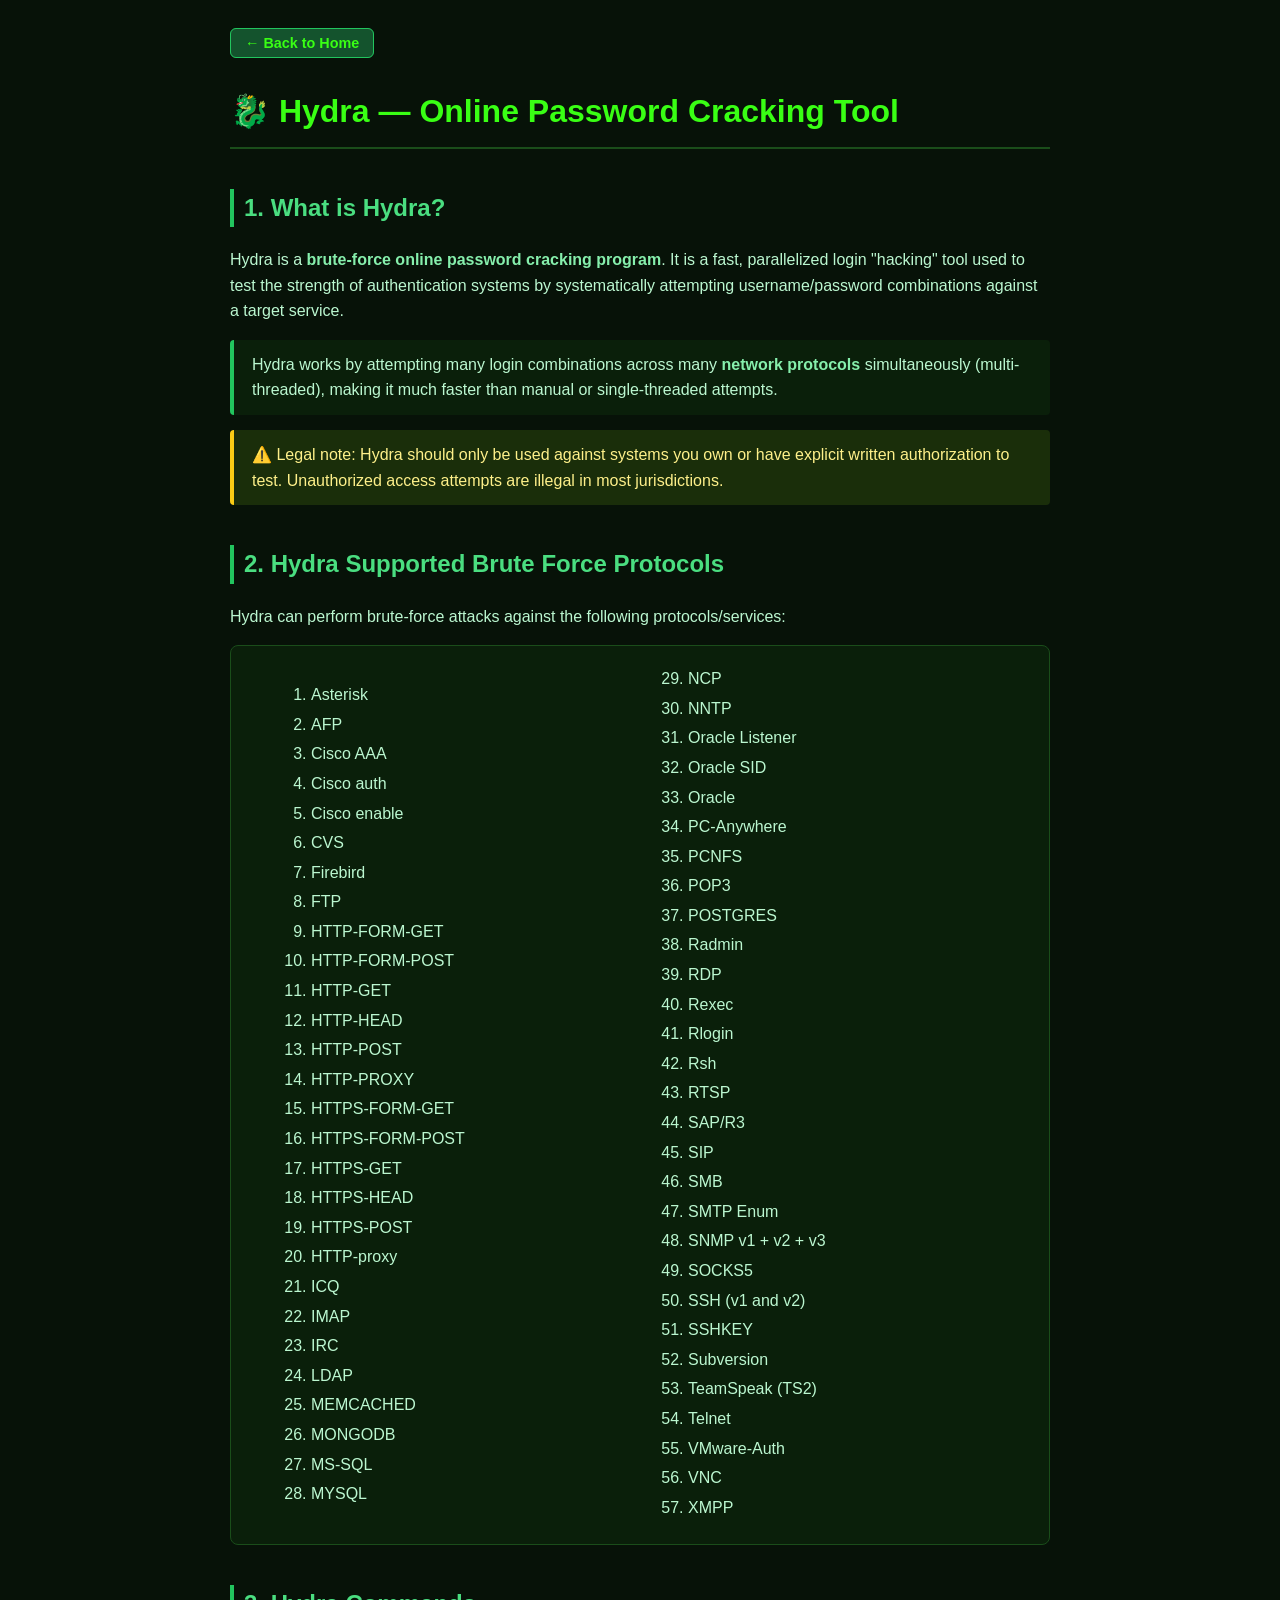
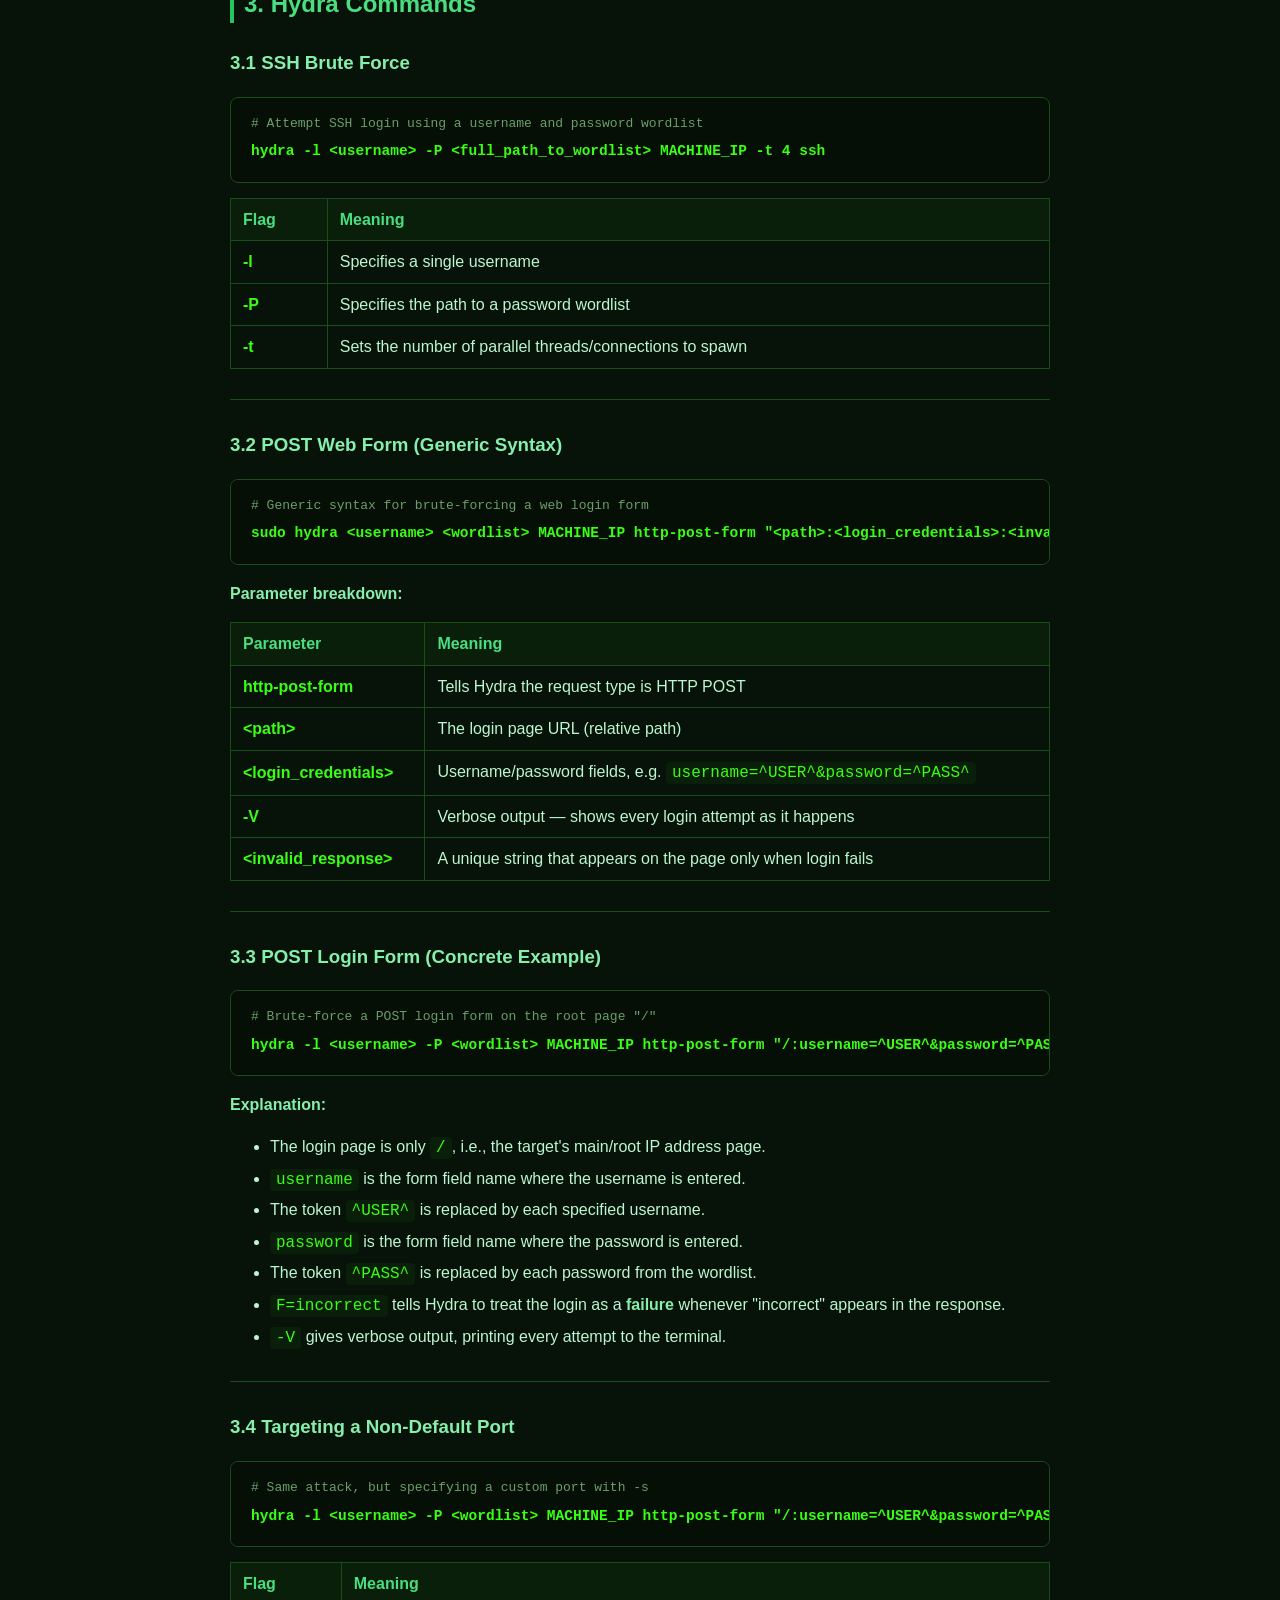
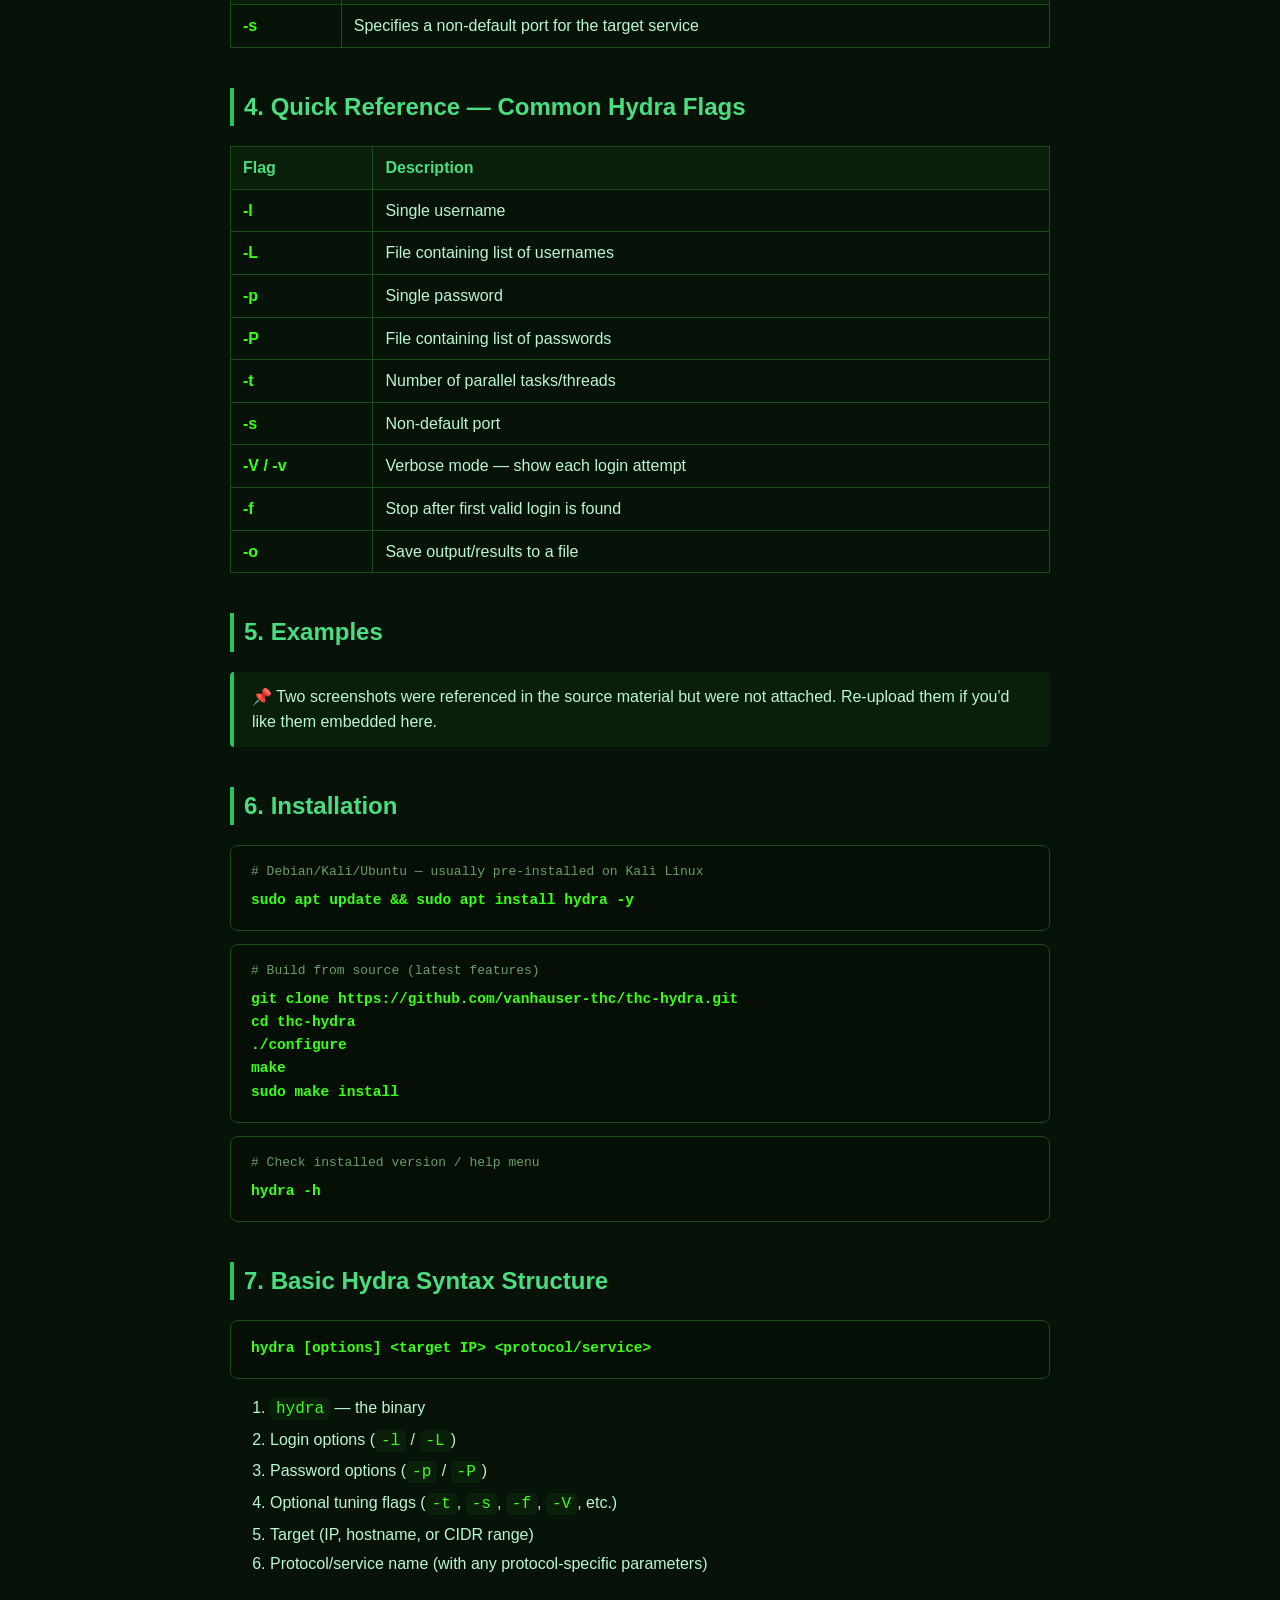
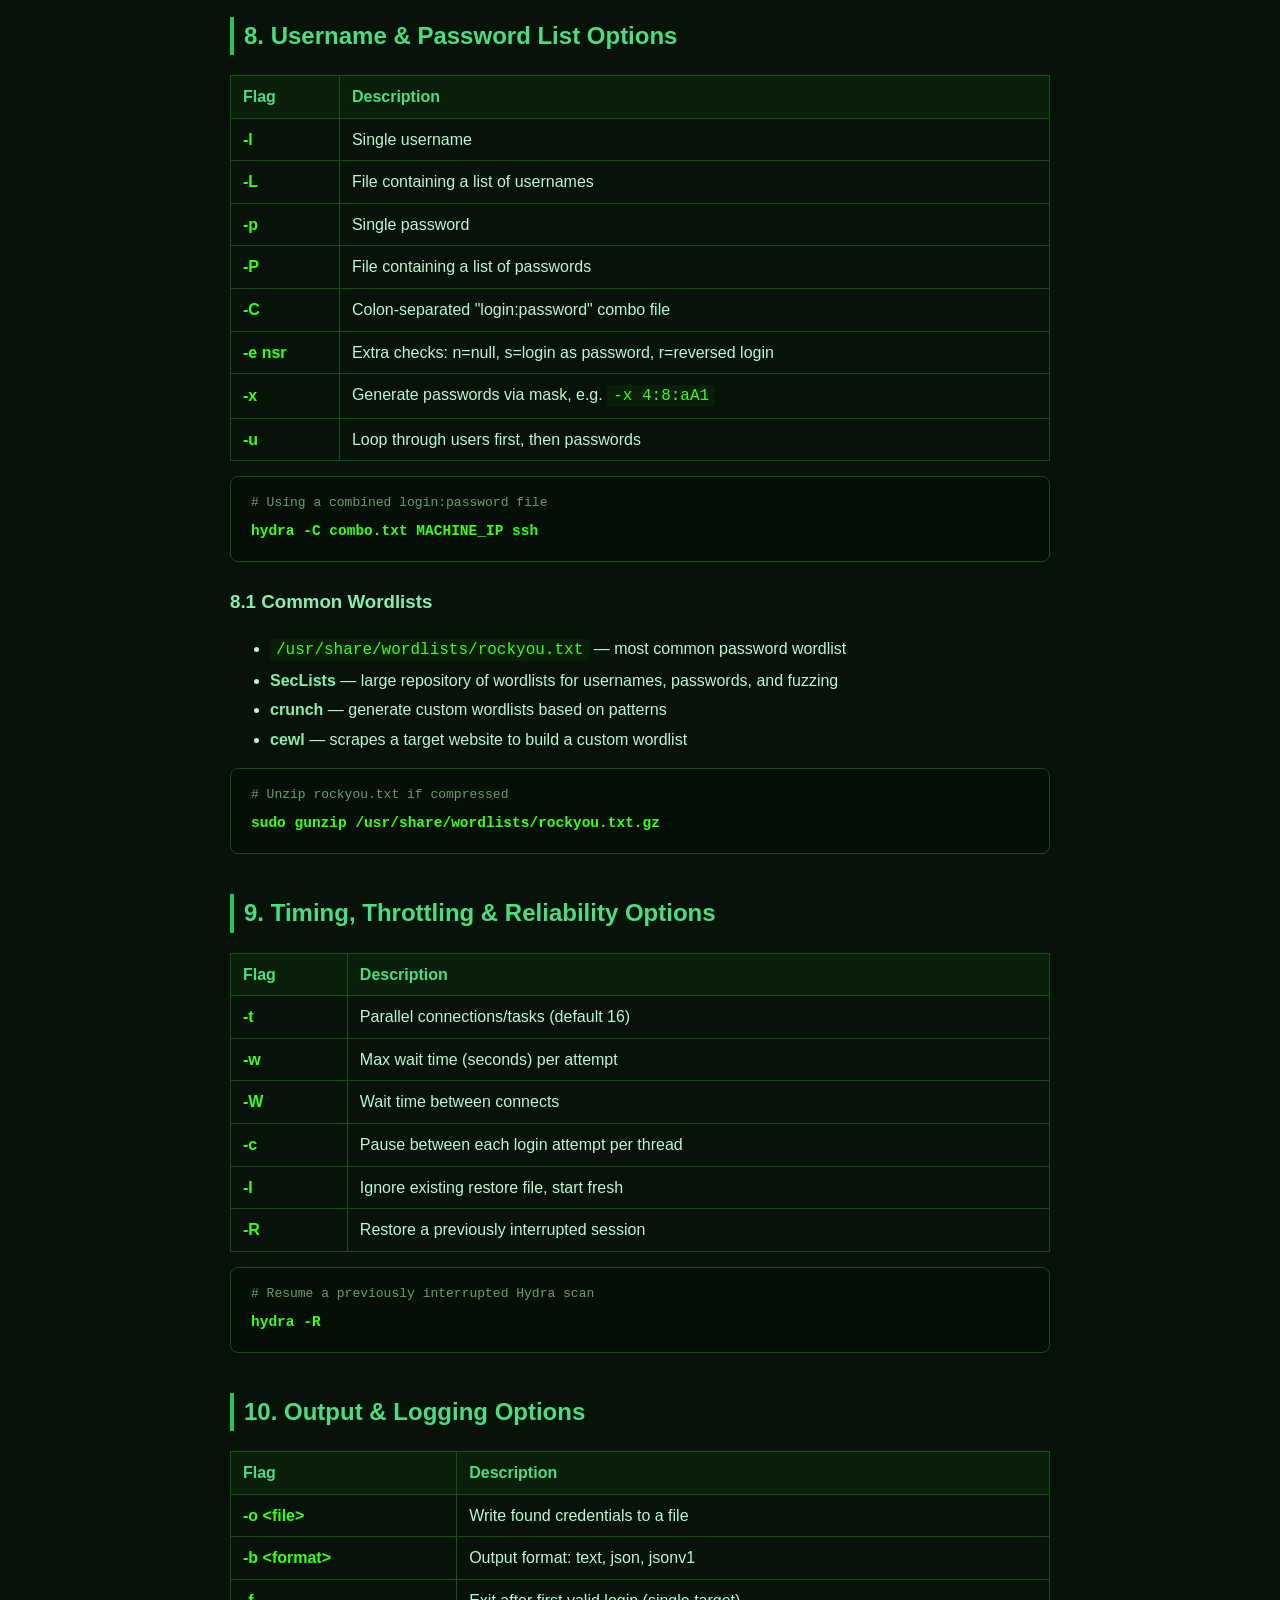
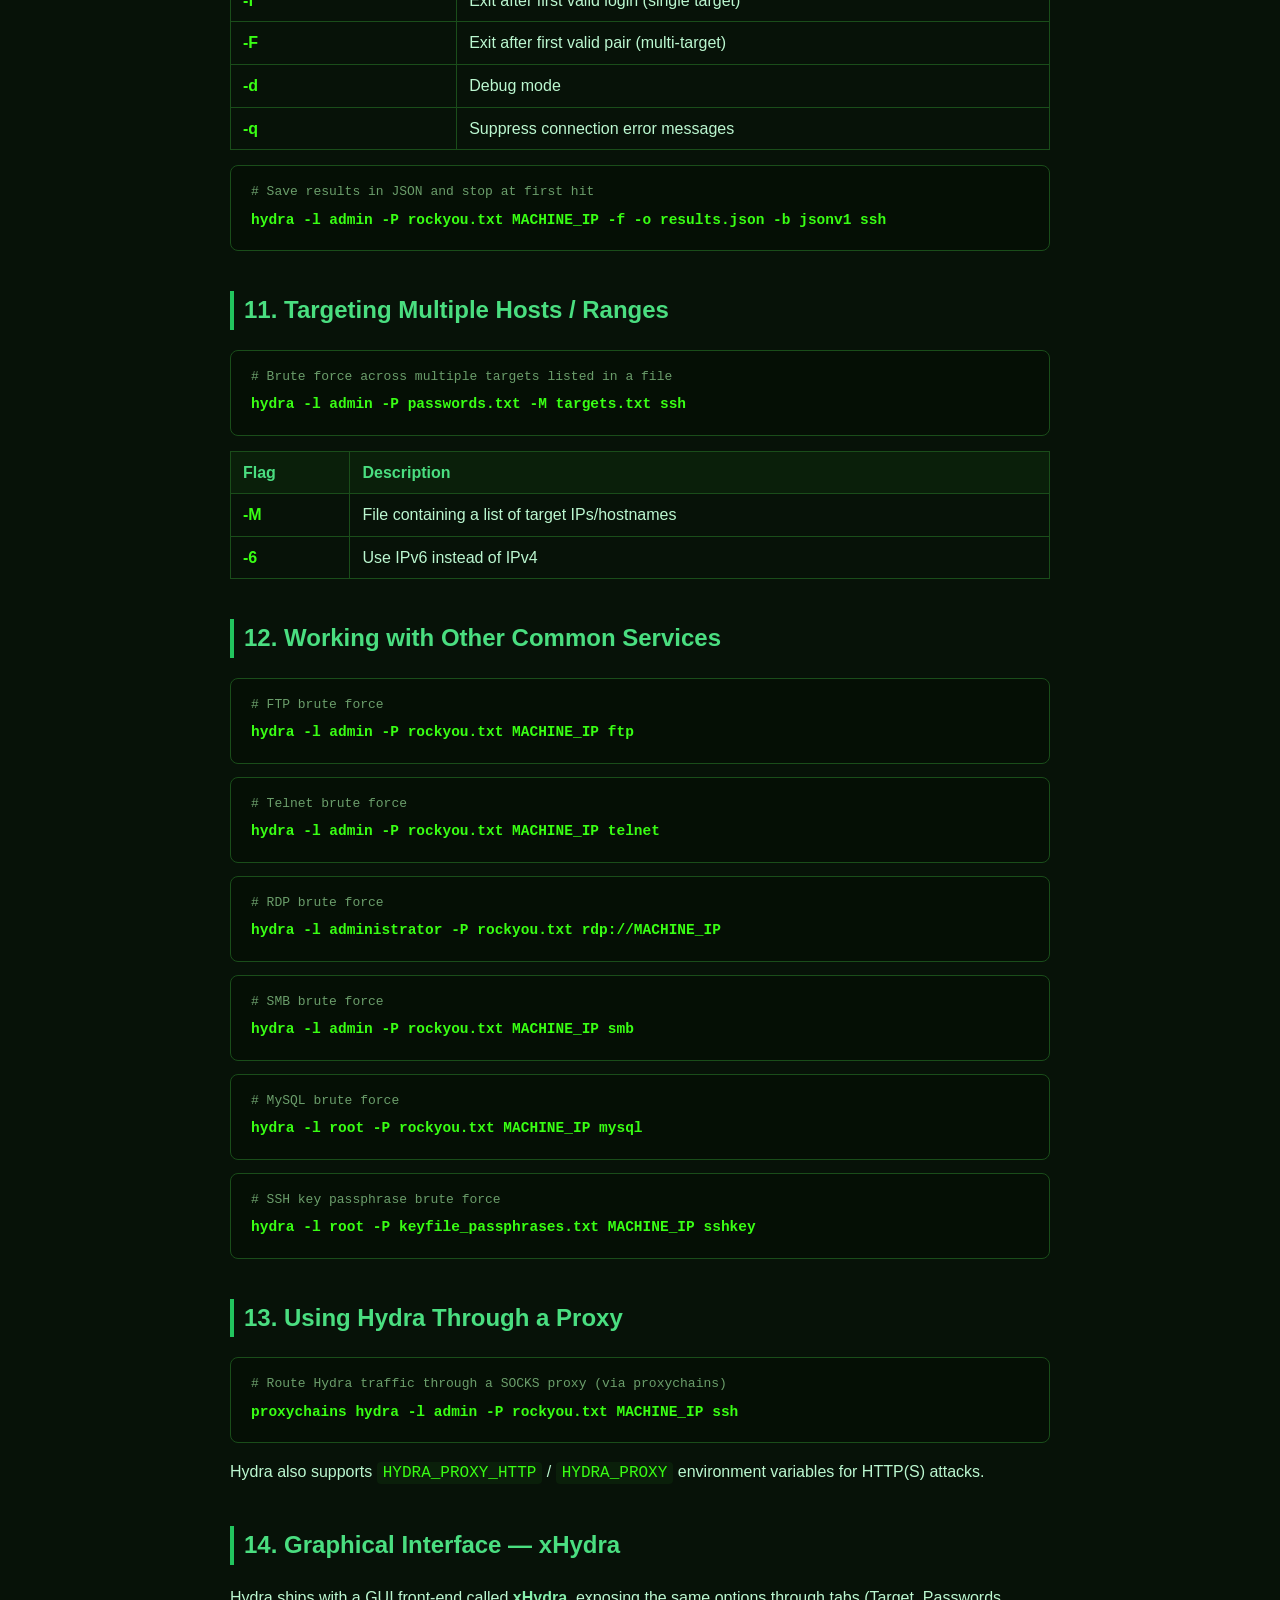
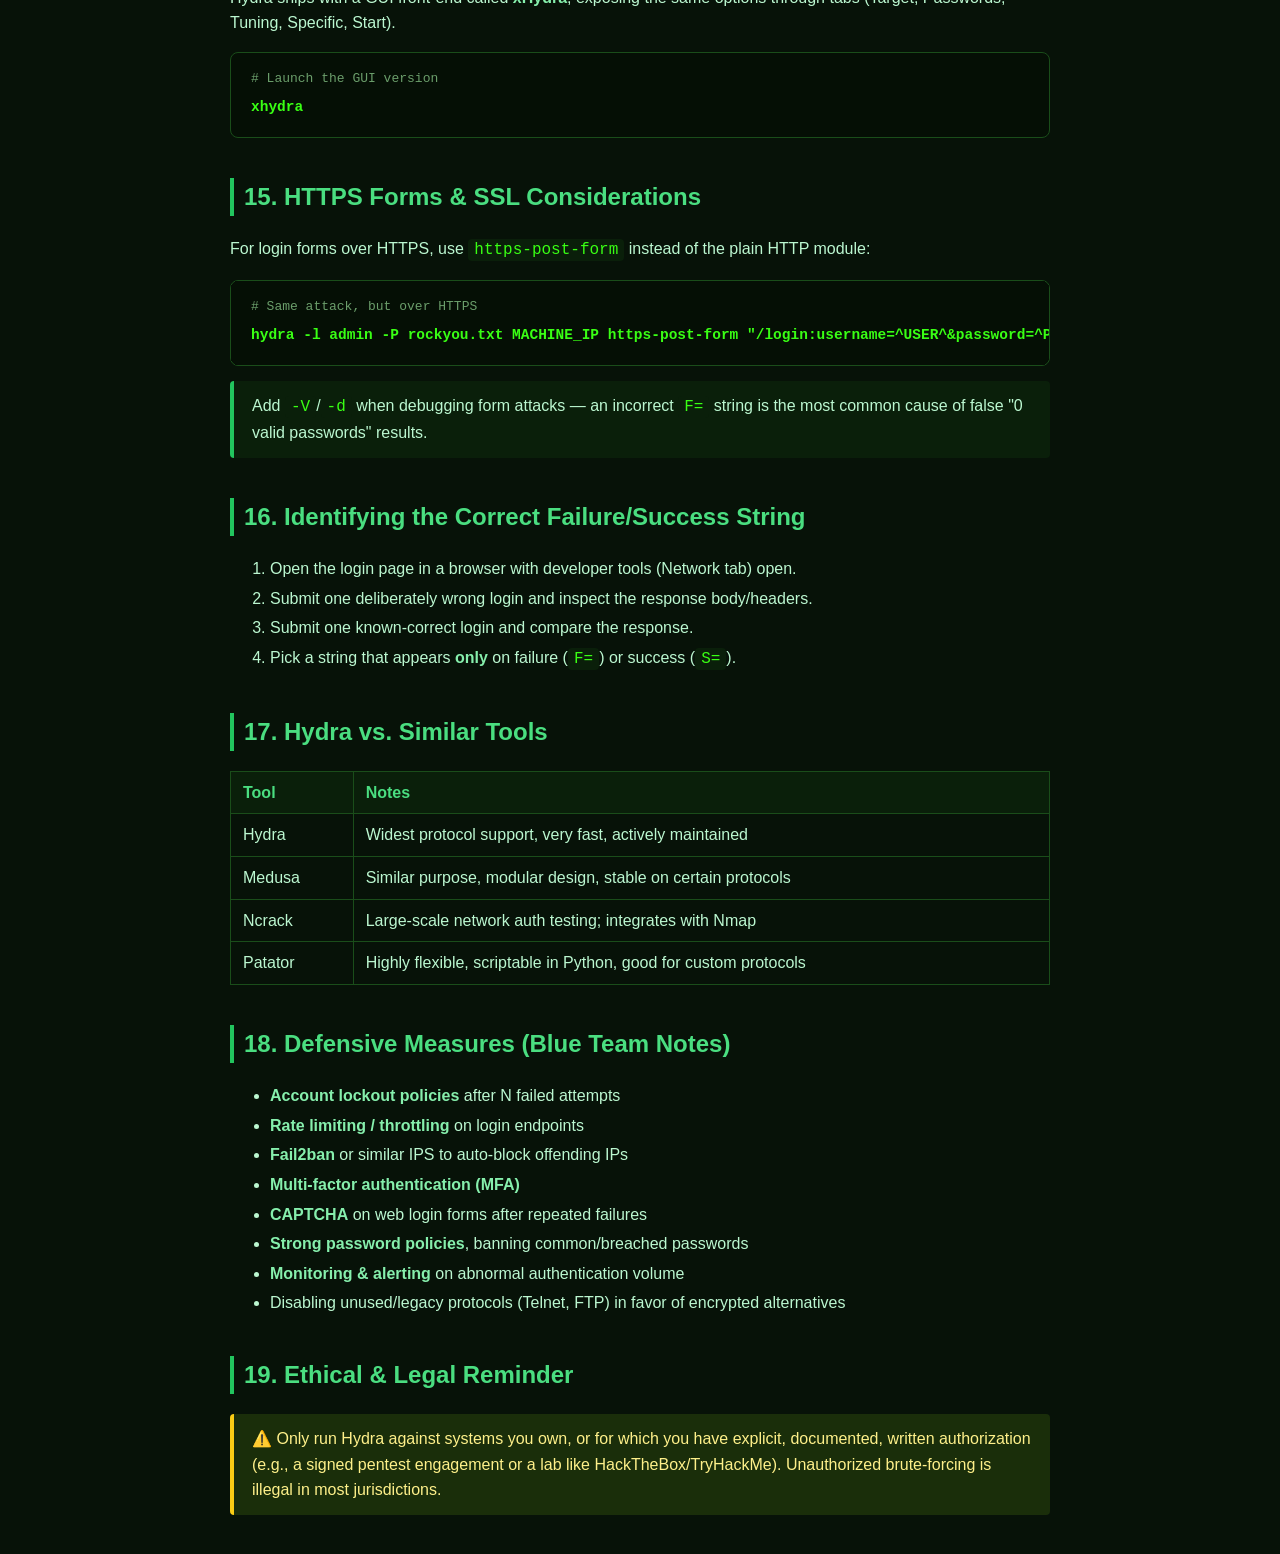
==== commit 0f481620: "improved one" ====
--- a/hydra_notes2.html
+++ b/hydra_notes2.html
@@ -3,11 +3,9 @@
 <head>
 <meta charset="UTF-8">
 <meta name="viewport" content="width=device-width, initial-scale=1.0">
-<title>Hack The Future | Cybersecurity Notes & Tools</title>
+<title>Hydra Notes | Hack The Future</title>
 <style>
-  * {
-    box-sizing: border-box;
-  }
+  * { box-sizing: border-box; }
   body {
     font-family: "Segoe UI", Arial, sans-serif;
     max-width: 900px;
@@ -17,45 +15,21 @@
     color: #d4f5d4;
     line-height: 1.6;
   }
-  .hero {
-    text-align: center;
-    padding: 40px 20px 30px;
+  .nav {
     margin-bottom: 30px;
-    background: linear-gradient(135deg, #0a1f0a 0%, #0f2e14 50%, #071208 100%);
-    border: 2px solid #22c55e;
-    border-radius: 12px;
-    box-shadow: 0 0 30px rgba(34, 197, 94, 0.15);
-  }
-  .hero h1 {
-    color: #39ff14;
-    font-size: 2.8em;
-    margin: 0 0 10px;
-    text-shadow: 0 0 20px rgba(57, 255, 20, 0.4);
-    letter-spacing: 2px;
-    border: none;
-    padding: 0;
-  }
-  .hero p {
-    color: #86efac;
-    font-size: 1.1em;
-    margin: 0;
-  }
-  .tool-link {
-    display: inline-block;
+  }
+  .nav a {
+    color: #39ff14;
+    text-decoration: none;
+    font-weight: bold;
+    border: 1px solid #22c55e;
+    padding: 6px 14px;
+    border-radius: 6px;
     background: #14532d;
-    color: #39ff14;
-    text-decoration: none;
-    padding: 10px 20px;
-    border-radius: 6px;
-    border: 1px solid #22c55e;
-    margin: 20px 0;
-    font-weight: bold;
-    transition: background 0.2s, box-shadow 0.2s;
-  }
-  .tool-link:hover {
-    background: #166534;
-    box-shadow: 0 0 15px rgba(34, 197, 94, 0.3);
-  }
+    font-size: 0.9em;
+    transition: background 0.2s;
+  }
+  .nav a:hover { background: #166534; }
   h1 {
     color: #39ff14;
     border-bottom: 2px solid #1a4d1a;
@@ -96,7 +70,6 @@
     border-radius: 8px;
     padding: 16px 20px;
     overflow-x: auto;
-    position: relative;
   }
   pre .cmd {
     color: #39ff14;
@@ -135,9 +108,7 @@
     background: #0a1f0a;
     color: #4ade80;
   }
-  td {
-    color: #bbf7d0;
-  }
+  td { color: #bbf7d0; }
   .flag {
     color: #39ff14;
     font-weight: bold;
@@ -155,16 +126,12 @@
     border-top: 1px solid #1a4d1a;
     margin: 30px 0;
   }
-  strong {
-    color: #86efac;
-  }
+  strong { color: #86efac; }
 </style>
 </head>
 <body>
-  <div class="hero">
-    <h1>HACK THE FUTURE</h1>
-    <p>My personal repository for cybersecurity notes, tools and guides.</p>
-    <a href="hydra_notes2.html" class="tool-link">View Hydra Notes</a>
+  <div class="nav">
+    <a href="index.html">← Back to Home</a>
   </div>
   <h1>🐉 Hydra — Online Password Cracking Tool</h1>
   <h2>1. What is Hydra?</h2>
@@ -185,62 +152,21 @@
   <p>Hydra can perform brute-force attacks against the following protocols/services:</p>
   <div class="protocol-list">
     <ol>
-      <li>Asterisk</li>
-      <li>AFP</li>
-      <li>Cisco AAA</li>
-      <li>Cisco auth</li>
-      <li>Cisco enable</li>
-      <li>CVS</li>
-      <li>Firebird</li>
-      <li>FTP</li>
-      <li>HTTP-FORM-GET</li>
-      <li>HTTP-FORM-POST</li>
-      <li>HTTP-GET</li>
-      <li>HTTP-HEAD</li>
-      <li>HTTP-POST</li>
-      <li>HTTP-PROXY</li>
-      <li>HTTPS-FORM-GET</li>
-      <li>HTTPS-FORM-POST</li>
-      <li>HTTPS-GET</li>
-      <li>HTTPS-HEAD</li>
-      <li>HTTPS-POST</li>
-      <li>HTTP-proxy</li>
-      <li>ICQ</li>
-      <li>IMAP</li>
-      <li>IRC</li>
-      <li>LDAP</li>
-      <li>MEMCACHED</li>
-      <li>MONGODB</li>
-      <li>MS-SQL</li>
-      <li>MYSQL</li>
-      <li>NCP</li>
-      <li>NNTP</li>
-      <li>Oracle Listener</li>
-      <li>Oracle SID</li>
-      <li>Oracle</li>
-      <li>PC-Anywhere</li>
-      <li>PCNFS</li>
-      <li>POP3</li>
-      <li>POSTGRES</li>
-      <li>Radmin</li>
-      <li>RDP</li>
-      <li>Rexec</li>
-      <li>Rlogin</li>
-      <li>Rsh</li>
-      <li>RTSP</li>
-      <li>SAP/R3</li>
-      <li>SIP</li>
-      <li>SMB</li>
-      <li>SMTP Enum</li>
-      <li>SNMP v1 + v2 + v3</li>
-      <li>SOCKS5</li>
-      <li>SSH (v1 and v2)</li>
-      <li>SSHKEY</li>
-      <li>Subversion</li>
-      <li>TeamSpeak (TS2)</li>
-      <li>Telnet</li>
-      <li>VMware-Auth</li>
-      <li>VNC</li>
+      <li>Asterisk</li><li>AFP</li><li>Cisco AAA</li><li>Cisco auth</li>
+      <li>Cisco enable</li><li>CVS</li><li>Firebird</li><li>FTP</li>
+      <li>HTTP-FORM-GET</li><li>HTTP-FORM-POST</li><li>HTTP-GET</li>
+      <li>HTTP-HEAD</li><li>HTTP-POST</li><li>HTTP-PROXY</li>
+      <li>HTTPS-FORM-GET</li><li>HTTPS-FORM-POST</li><li>HTTPS-GET</li>
+      <li>HTTPS-HEAD</li><li>HTTPS-POST</li><li>HTTP-proxy</li>
+      <li>ICQ</li><li>IMAP</li><li>IRC</li><li>LDAP</li>
+      <li>MEMCACHED</li><li>MONGODB</li><li>MS-SQL</li><li>MYSQL</li>
+      <li>NCP</li><li>NNTP</li><li>Oracle Listener</li><li>Oracle SID</li>
+      <li>Oracle</li><li>PC-Anywhere</li><li>PCNFS</li><li>POP3</li>
+      <li>POSTGRES</li><li>Radmin</li><li>RDP</li><li>Rexec</li>
+      <li>Rlogin</li><li>Rsh</li><li>RTSP</li><li>SAP/R3</li>
+      <li>SIP</li><li>SMB</li><li>SMTP Enum</li><li>SNMP v1 + v2 + v3</li>
+      <li>SOCKS5</li><li>SSH (v1 and v2)</li><li>SSHKEY</li><li>Subversion</li>
+      <li>TeamSpeak (TS2)</li><li>Telnet</li><li>VMware-Auth</li><li>VNC</li>
       <li>XMPP</li>
     </ol>
   </div>
@@ -263,7 +189,7 @@
     <tr><td class="flag">&lt;path&gt;</td><td>The login page URL (relative path)</td></tr>
     <tr><td class="flag">&lt;login_credentials&gt;</td><td>Username/password fields, e.g. <code class="inline">username=^USER^&password=^PASS^</code></td></tr>
     <tr><td class="flag">-V</td><td>Verbose output — shows every login attempt as it happens</td></tr>
-    <tr><td class="flag">&lt;invalid_response&gt;</td><td>A unique string that appears on the page only when login fails (used to detect failure)</td></tr>
+    <tr><td class="flag">&lt;invalid_response&gt;</td><td>A unique string that appears on the page only when login fails</td></tr>
   </table>
   <hr>
   <h3>3.3 POST Login Form (Concrete Example)</h3>
@@ -275,7 +201,7 @@
     <li>The token <code class="inline">^USER^</code> is replaced by each specified username.</li>
     <li><code class="inline">password</code> is the form field name where the password is entered.</li>
     <li>The token <code class="inline">^PASS^</code> is replaced by each password from the wordlist.</li>
-    <li><code class="inline">F=incorrect</code> tells Hydra to treat the login as a <strong>failure</strong> whenever the string "incorrect" appears in the server's response.</li>
+    <li><code class="inline">F=incorrect</code> tells Hydra to treat the login as a <strong>failure</strong> whenever "incorrect" appears in the response.</li>
     <li><code class="inline">-V</code> gives verbose output, printing every attempt to the terminal.</li>
   </ul>
   <hr>
@@ -300,9 +226,8 @@
   </table>
   <h2>5. Examples</h2>
   <div class="note-box">
-    📌 Two screenshots (<em>Pasted image 20260708165647.png</em> and <em>Pasted image 20260708165726.png</em>)
-    were referenced in the source material but were not actually attached/uploaded, so they could not
-    be included in this notes file. Please re-upload them if you'd like them embedded here.
+    📌 Two screenshots were referenced in the source material but were not attached.
+    Re-upload them if you'd like them embedded here.
   </div>
   <h2>6. Installation</h2>
   <pre><span class="label"># Debian/Kali/Ubuntu — usually pre-installed on Kali Linux</span><span class="cmd">sudo apt update && sudo apt install hydra -y</span></pre>
@@ -314,14 +239,13 @@
   <pre><span class="label"># Check installed version / help menu</span><span class="cmd">hydra -h</span></pre>
   <h2>7. Basic Hydra Syntax Structure</h2>
   <pre><span class="cmd">hydra [options] &lt;target IP&gt; &lt;protocol/service&gt;</span></pre>
-  <p>General order of a Hydra command:</p>
   <ol>
     <li><code class="inline">hydra</code> — the binary</li>
     <li>Login options (<code class="inline">-l</code> / <code class="inline">-L</code>)</li>
     <li>Password options (<code class="inline">-p</code> / <code class="inline">-P</code>)</li>
     <li>Optional tuning flags (<code class="inline">-t</code>, <code class="inline">-s</code>, <code class="inline">-f</code>, <code class="inline">-V</code>, etc.)</li>
     <li>Target (IP, hostname, or CIDR range)</li>
-    <li>Protocol/service name (with any protocol-specific parameters, e.g. http-post-form)</li>
+    <li>Protocol/service name (with any protocol-specific parameters)</li>
   </ol>
   <h2>8. Username &amp; Password List Options</h2>
   <table>
@@ -330,28 +254,28 @@
     <tr><td class="flag">-L</td><td>File containing a list of usernames</td></tr>
     <tr><td class="flag">-p</td><td>Single password</td></tr>
     <tr><td class="flag">-P</td><td>File containing a list of passwords</td></tr>
-    <tr><td class="flag">-C</td><td>Colon-separated "login:password" combo file (replaces -l/-L and -p/-P)</td></tr>
-    <tr><td class="flag">-e nsr</td><td>Extra checks: <strong>n</strong> = null password, <strong>s</strong> = login as password, <strong>r</strong> = reversed login as password</td></tr>
-    <tr><td class="flag">-x</td><td>Generate passwords via brute-force mask, e.g. <code class="inline">-x 4:8:aA1</code> (min:max:charset)</td></tr>
-    <tr><td class="flag">-u</td><td>Loop through users first, then passwords (helps avoid account lockouts)</td></tr>
+    <tr><td class="flag">-C</td><td>Colon-separated "login:password" combo file</td></tr>
+    <tr><td class="flag">-e nsr</td><td>Extra checks: n=null, s=login as password, r=reversed login</td></tr>
+    <tr><td class="flag">-x</td><td>Generate passwords via mask, e.g. <code class="inline">-x 4:8:aA1</code></td></tr>
+    <tr><td class="flag">-u</td><td>Loop through users first, then passwords</td></tr>
   </table>
   <pre><span class="label"># Using a combined login:password file</span><span class="cmd">hydra -C combo.txt MACHINE_IP ssh</span></pre>
   <h3>8.1 Common Wordlists</h3>
   <ul>
-    <li><code class="inline">/usr/share/wordlists/rockyou.txt</code> — most common password wordlist (comes with Kali, may need to be unzipped first)</li>
-    <li><strong>SecLists</strong> — large repository of wordlists for usernames, passwords, and fuzzing payloads</li>
-    <li><strong>crunch</strong> — tool to generate custom wordlists based on patterns/character sets</li>
-    <li><strong>cewl</strong> — scrapes a target website to build a context-aware custom wordlist</li>
+    <li><code class="inline">/usr/share/wordlists/rockyou.txt</code> — most common password wordlist</li>
+    <li><strong>SecLists</strong> — large repository of wordlists for usernames, passwords, and fuzzing</li>
+    <li><strong>crunch</strong> — generate custom wordlists based on patterns</li>
+    <li><strong>cewl</strong> — scrapes a target website to build a custom wordlist</li>
   </ul>
   <pre><span class="label"># Unzip rockyou.txt if compressed</span><span class="cmd">sudo gunzip /usr/share/wordlists/rockyou.txt.gz</span></pre>
   <h2>9. Timing, Throttling &amp; Reliability Options</h2>
   <table>
     <tr><th>Flag</th><th>Description</th></tr>
-    <tr><td class="flag">-t</td><td>Number of parallel connections/tasks (default 16). Lower this against fragile or rate-limited services</td></tr>
-    <tr><td class="flag">-w</td><td>Max wait time (seconds) for a response per attempt</td></tr>
+    <tr><td class="flag">-t</td><td>Parallel connections/tasks (default 16)</td></tr>
+    <tr><td class="flag">-w</td><td>Max wait time (seconds) per attempt</td></tr>
     <tr><td class="flag">-W</td><td>Wait time between connects</td></tr>
-    <tr><td class="flag">-c</td><td>Pause (seconds) between each login attempt per thread — helps evade lockouts/IDS</td></tr>
-    <tr><td class="flag">-I</td><td>Ignore an existing restore file and start a fresh scan</td></tr>
+    <tr><td class="flag">-c</td><td>Pause between each login attempt per thread</td></tr>
+    <tr><td class="flag">-I</td><td>Ignore existing restore file, start fresh</td></tr>
     <tr><td class="flag">-R</td><td>Restore a previously interrupted session</td></tr>
   </table>
   <pre><span class="label"># Resume a previously interrupted Hydra scan</span><span class="cmd">hydra -R</span></pre>
@@ -360,12 +284,12 @@
     <tr><th>Flag</th><th>Description</th></tr>
     <tr><td class="flag">-o &lt;file&gt;</td><td>Write found credentials to a file</td></tr>
     <tr><td class="flag">-b &lt;format&gt;</td><td>Output format: text, json, jsonv1</td></tr>
-    <tr><td class="flag">-f</td><td>Exit after the first valid login/password pair is found (single target)</td></tr>
-    <tr><td class="flag">-F</td><td>Exit after first valid pair is found on ANY target (multi-target scans)</td></tr>
-    <tr><td class="flag">-d</td><td>Debug mode — extra diagnostic output</td></tr>
+    <tr><td class="flag">-f</td><td>Exit after first valid login (single target)</td></tr>
+    <tr><td class="flag">-F</td><td>Exit after first valid pair (multi-target)</td></tr>
+    <tr><td class="flag">-d</td><td>Debug mode</td></tr>
     <tr><td class="flag">-q</td><td>Suppress connection error messages</td></tr>
   </table>
-  <pre><span class="label"># Save results in JSON format and stop at first hit</span><span class="cmd">hydra -l admin -P rockyou.txt MACHINE_IP -f -o results.json -b jsonv1 ssh</span></pre>
+  <pre><span class="label"># Save results in JSON and stop at first hit</span><span class="cmd">hydra -l admin -P rockyou.txt MACHINE_IP -f -o results.json -b jsonv1 ssh</span></pre>
   <h2>11. Targeting Multiple Hosts / Ranges</h2>
   <pre><span class="label"># Brute force across multiple targets listed in a file</span><span class="cmd">hydra -l admin -P passwords.txt -M targets.txt ssh</span></pre>
   <table>
@@ -373,62 +297,56 @@
     <tr><td class="flag">-M</td><td>File containing a list of target IPs/hostnames</td></tr>
     <tr><td class="flag">-6</td><td>Use IPv6 instead of IPv4</td></tr>
   </table>
-  <h2>12. Working with Other Common Services (Extra Examples)</h2>
+  <h2>12. Working with Other Common Services</h2>
   <pre><span class="label"># FTP brute force</span><span class="cmd">hydra -l admin -P rockyou.txt MACHINE_IP ftp</span></pre>
   <pre><span class="label"># Telnet brute force</span><span class="cmd">hydra -l admin -P rockyou.txt MACHINE_IP telnet</span></pre>
   <pre><span class="label"># RDP brute force</span><span class="cmd">hydra -l administrator -P rockyou.txt rdp://MACHINE_IP</span></pre>
   <pre><span class="label"># SMB brute force</span><span class="cmd">hydra -l admin -P rockyou.txt MACHINE_IP smb</span></pre>
   <pre><span class="label"># MySQL brute force</span><span class="cmd">hydra -l root -P rockyou.txt MACHINE_IP mysql</span></pre>
-  <pre><span class="label"># SSH brute force using key passphrases instead of passwords</span><span class="cmd">hydra -l root -P keyfile_passphrases.txt MACHINE_IP sshkey</span></pre>
+  <pre><span class="label"># SSH key passphrase brute force</span><span class="cmd">hydra -l root -P keyfile_passphrases.txt MACHINE_IP sshkey</span></pre>
   <h2>13. Using Hydra Through a Proxy</h2>
   <pre><span class="label"># Route Hydra traffic through a SOCKS proxy (via proxychains)</span><span class="cmd">proxychains hydra -l admin -P rockyou.txt MACHINE_IP ssh</span></pre>
-  <p>Hydra also supports the <code class="inline">HYDRA_PROXY_HTTP</code> / <code class="inline">HYDRA_PROXY</code> environment variables for proxying HTTP(S)-based attacks directly.</p>
+  <p>Hydra also supports <code class="inline">HYDRA_PROXY_HTTP</code> / <code class="inline">HYDRA_PROXY</code> environment variables for HTTP(S) attacks.</p>
   <h2>14. Graphical Interface — xHydra</h2>
-  <p>
-    Hydra ships with a GUI front-end called <strong>xHydra</strong>, exposing the same options through
-    tabs (Target, Passwords, Tuning, Specific, Start) for users who prefer a visual interface over the
-    command line.
-  </p>
+  <p>Hydra ships with a GUI front-end called <strong>xHydra</strong>, exposing the same options through tabs (Target, Passwords, Tuning, Specific, Start).</p>
   <pre><span class="label"># Launch the GUI version</span><span class="cmd">xhydra</span></pre>
   <h2>15. HTTPS Forms &amp; SSL Considerations</h2>
-  <p>For login forms served over HTTPS, use <code class="inline">https-post-form</code> (or <code class="inline">https-get-form</code>) instead of the plain HTTP module:</p>
-  <pre><span class="label"># Same attack as before, but over HTTPS</span><span class="cmd">hydra -l admin -P rockyou.txt MACHINE_IP https-post-form "/login:username=^USER^&password=^PASS^:F=incorrect"</span></pre>
+  <p>For login forms over HTTPS, use <code class="inline">https-post-form</code> instead of the plain HTTP module:</p>
+  <pre><span class="label"># Same attack, but over HTTPS</span><span class="cmd">hydra -l admin -P rockyou.txt MACHINE_IP https-post-form "/login:username=^USER^&password=^PASS^:F=incorrect"</span></pre>
   <div class="note-box">
-    Add extra <code class="inline">-V</code>/<code class="inline">-d</code> flags when debugging why a form-based attack isn't detecting failures correctly — an incorrect <code class="inline">F=</code> string is the most common cause of false "0 valid passwords" results.
+    Add <code class="inline">-V</code>/<code class="inline">-d</code> when debugging form attacks — an incorrect <code class="inline">F=</code> string is the most common cause of false "0 valid passwords" results.
   </div>
   <h2>16. Identifying the Correct Failure/Success String</h2>
-  <p>Getting the <code class="inline">F=</code> (failure string) or <code class="inline">S=</code> (success string) wrong is the #1 reason Hydra reports "0 valid passwords found" even when a correct password exists. To find the right string:</p>
   <ol>
     <li>Open the login page in a browser with developer tools (Network tab) open.</li>
     <li>Submit one deliberately wrong login and inspect the response body/headers.</li>
     <li>Submit one known-correct login and compare the response.</li>
-    <li>Pick a string that appears <strong>only</strong> on failure (use <code class="inline">F=</code>) or <strong>only</strong> on success (use <code class="inline">S=</code>) — e.g. a redirect header, cookie, or specific error text.</li>
+    <li>Pick a string that appears <strong>only</strong> on failure (<code class="inline">F=</code>) or success (<code class="inline">S=</code>).</li>
   </ol>
   <h2>17. Hydra vs. Similar Tools</h2>
   <table>
     <tr><th>Tool</th><th>Notes</th></tr>
     <tr><td>Hydra</td><td>Widest protocol support, very fast, actively maintained</td></tr>
-    <tr><td>Medusa</td><td>Similar purpose, modular design, sometimes more stable on certain protocols</td></tr>
-    <tr><td>Ncrack</td><td>Built for large-scale network authentication testing; integrates well with Nmap</td></tr>
-    <tr><td>Patator</td><td>Highly flexible, scriptable in Python, good for custom/non-standard protocols</td></tr>
-  </table>
-  <h2>18. Defensive Measures Against Brute-Force Attacks (Blue Team Notes)</h2>
+    <tr><td>Medusa</td><td>Similar purpose, modular design, stable on certain protocols</td></tr>
+    <tr><td>Ncrack</td><td>Large-scale network auth testing; integrates with Nmap</td></tr>
+    <tr><td>Patator</td><td>Highly flexible, scriptable in Python, good for custom protocols</td></tr>
+  </table>
+  <h2>18. Defensive Measures (Blue Team Notes)</h2>
   <ul>
     <li><strong>Account lockout policies</strong> after N failed attempts</li>
     <li><strong>Rate limiting / throttling</strong> on login endpoints</li>
     <li><strong>Fail2ban</strong> or similar IPS to auto-block offending IPs</li>
-    <li><strong>Multi-factor authentication (MFA)</strong> to neutralize password-only brute forcing</li>
+    <li><strong>Multi-factor authentication (MFA)</strong></li>
     <li><strong>CAPTCHA</strong> on web login forms after repeated failures</li>
     <li><strong>Strong password policies</strong>, banning common/breached passwords</li>
-    <li><strong>Monitoring &amp; alerting</strong> on abnormal authentication volume (SIEM rules)</li>
-    <li>Disabling unused/legacy protocols (e.g., Telnet, FTP) in favor of encrypted alternatives</li>
+    <li><strong>Monitoring &amp; alerting</strong> on abnormal authentication volume</li>
+    <li>Disabling unused/legacy protocols (Telnet, FTP) in favor of encrypted alternatives</li>
   </ul>
   <h2>19. Ethical &amp; Legal Reminder</h2>
   <div class="warn">
     ⚠️ Only run Hydra against systems you own, or for which you have explicit, documented, written
-    authorization (e.g., a signed penetration testing engagement or a lab environment like
-    HackTheBox/TryHackMe). Unauthorized brute-forcing of login systems is illegal in most jurisdictions
-    under computer misuse / unauthorized access laws.
+    authorization (e.g., a signed pentest engagement or a lab like HackTheBox/TryHackMe).
+    Unauthorized brute-forcing is illegal in most jurisdictions.
   </div>
 </body>
 </html>
